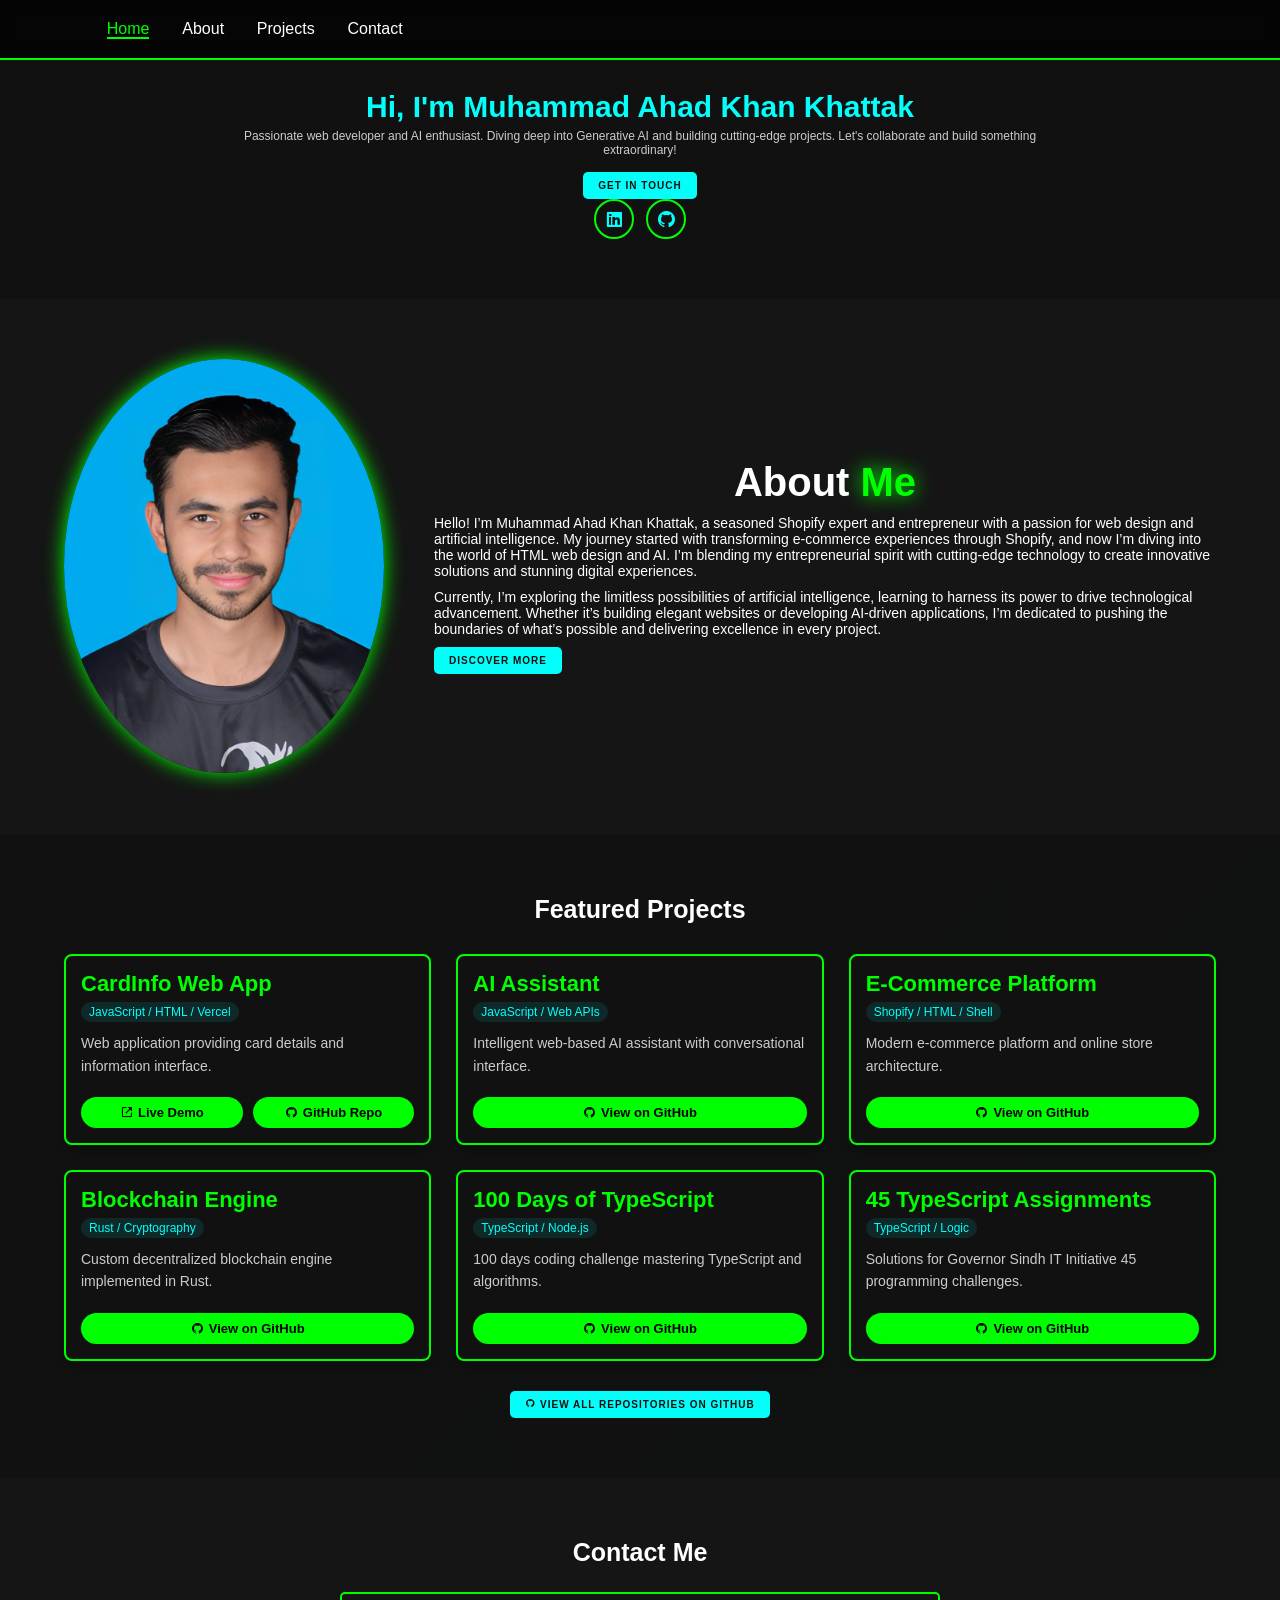
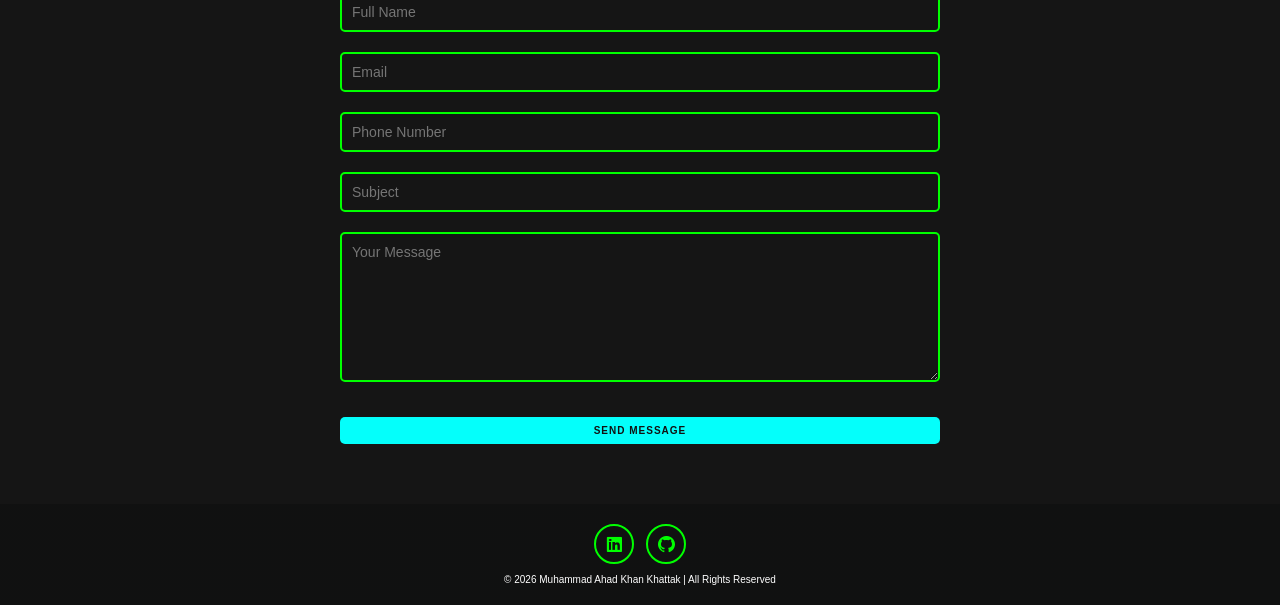
==== index.html @ 6853146e "Update portfolio with real GitHub projects, live links, and profile details" ====
<!DOCTYPE html>
<html lang="en">
<head>
    <meta charset="UTF-8">
    <meta name="viewport" content="width=device-width, initial-scale=1.0">
    <title>MUHAMMHAD AHAD KHAN KHATTAK | Portfolio</title>
    <link rel="stylesheet" href="style.css">
    <link href='https://unpkg.com/boxicons@2.1.4/css/boxicons.min.css' rel='stylesheet'>
    <style>
        /* Add some inline CSS for demonstration */
        .btn {
            background-color: #04fffb; /* Bright color for buttons */
            color: #111;
            padding: 0.8rem 1.5rem;
            border: none;
            border-radius: 5px;
            font-size: 1rem;
            cursor: pointer;
            text-transform: uppercase;
        }

        .btn:hover {
            background-color: #03d8c8;
        }

        .heading {
            font-size: 2.5rem;
            color: #fff;
            text-align: center;
            margin-bottom: 1rem;
        }

        .home-content h1 {
            font-size: 3rem;
            color: #04fffb;
        }

        .home-content p {
            font-size: 1.2rem;
            margin-top: 0.5rem;
            color: #ccc;
        }

        .social-icons a {
            color: #04fffb;
            font-size: 2rem;
            margin: 0 0.5rem;
        }

        .project-box {
            background-color: #111;
            color: #fff;
            padding: 1.5rem;
            border-radius: 8px;
            box-shadow: 0 4px 8px rgba(0, 0, 0, 0.3);
            transition: transform 0.3s ease, box-shadow 0.3s ease;
        }

        .project-box:hover {
            transform: translateY(-10px);
            box-shadow: 0 8px 16px rgba(0, 0, 0, 0.4);
        }

        .contact form {
            display: grid;
            gap: 1rem;
            max-width: 600px;
            margin: auto;
        }

        .contact .input-box input, .contact textarea {
            padding: 1rem;
            border-radius: 5px;
            border: 1px solid #ddd;
        }

        .contact textarea {
            resize: vertical;
            min-height: 150px;
        }
    </style>
</head>
<body>
    <header class="header">
        <!-- <a href="#home" class="logo"><span></span></a> -->
        <i class="bx bx-menu" id="menu-icon"></i>
        <nav class="navbar">
            <a href="#home" class="active">Home</a>
            <a href="#about">About</a>
            <a href="#projects">Projects</a>
            <a href="#contact">Contact</a>
        </nav>
    </header>

    <section class="home" id="home">
        <div class="home-content">
            <h1>Hi, I'm <span>Muhammad Ahad Khan Khattak</span></h1>
            <p>Passionate web developer and AI enthusiast. Diving deep into Generative AI and building cutting-edge projects. Let's collaborate and build something extraordinary!</p>
            <a href="#contact" class="btn">Get In Touch</a>
            <div class="social-icons">
              <a href="https://www.linkedin.com/in/muhammad-ahad-khan-khattak-358361247" target="_blank"><i class='bx bxl-linkedin-square'></i></a>
              <a href="https://github.com/AHADKHATTAK1" target="_blank"><i class='bx bxl-github'></i></a>
              <!-- <P><a href="#contact" class="btn">Get In Touch</a></> -->
            </div>
        <!-- </div>
        <div class="">
            <img src="assets/my pic.jpeg" alt="Muhammad Ahad Khan Khattak">
        </div> -->
    </section>

    <section class="about" id="about">
        <div class="about-img">
            <img src="my pic.jpeg" alt="About Image">
        </div>
        <div class="about-content">
            <h2 class="heading">About <span>Me</span></h2>
            <p>Hello! I’m Muhammad Ahad Khan Khattak, a seasoned Shopify expert and entrepreneur with a passion for web design and artificial intelligence. My journey started with transforming e-commerce experiences through Shopify, and now I’m diving into the world of HTML web design and AI. I’m blending my entrepreneurial spirit with cutting-edge technology to create innovative solutions and stunning digital experiences.</p>
            <p>Currently, I’m exploring the limitless possibilities of artificial intelligence, learning to harness its power to drive technological advancement. Whether it’s building elegant websites or developing AI-driven applications, I’m dedicated to pushing the boundaries of what’s possible and delivering excellence in every project.</p>
             <a href="#" class="btn">Discover More</a>
        </div>
    </section>

    <section class="projects" id="projects">
        <h2 class="heading">Featured <span>Projects</span></h2>
        <div class="projects-container">
            <div class="project-box">
                <div class="project-info">
                    <h4>CardInfo Web App</h4>
                    <span class="project-tech">JavaScript / HTML / Vercel</span>
                    <p>Web application providing card details and information interface.</p>
                </div>
                <div class="project-links">
                    <a href="https://cardinfo-phi.vercel.app" target="_blank" class="btn-visit"><i class='bx bx-link-external'></i> Live Demo</a>
                    <a href="https://github.com/AHADKHATTAK1/cardinfo" target="_blank" class="btn-visit"><i class='bx bxl-github'></i> GitHub Repo</a>
                </div>
            </div>
            <div class="project-box">
                <div class="project-info">
                    <h4>AI Assistant</h4>
                    <span class="project-tech">JavaScript / Web APIs</span>
                    <p>Intelligent web-based AI assistant with conversational interface.</p>
                </div>
                <div class="project-links">
                    <a href="https://github.com/AHADKHATTAK1/ai-assistant" target="_blank" class="btn-visit"><i class='bx bxl-github'></i> View on GitHub</a>
                </div>
            </div>
            <div class="project-box">
                <div class="project-info">
                    <h4>E-Commerce Platform</h4>
                    <span class="project-tech">Shopify / HTML / Shell</span>
                    <p>Modern e-commerce platform and online store architecture.</p>
                </div>
                <div class="project-links">
                    <a href="https://github.com/AHADKHATTAK1/ecom-platform" target="_blank" class="btn-visit"><i class='bx bxl-github'></i> View on GitHub</a>
                </div>
            </div>
            <div class="project-box">
                <div class="project-info">
                    <h4>Blockchain Engine</h4>
                    <span class="project-tech">Rust / Cryptography</span>
                    <p>Custom decentralized blockchain engine implemented in Rust.</p>
                </div>
                <div class="project-links">
                    <a href="https://github.com/AHADKHATTAK1/blockchain" target="_blank" class="btn-visit"><i class='bx bxl-github'></i> View on GitHub</a>
                </div>
            </div>
            <div class="project-box">
                <div class="project-info">
                    <h4>100 Days of TypeScript</h4>
                    <span class="project-tech">TypeScript / Node.js</span>
                    <p>100 days coding challenge mastering TypeScript and algorithms.</p>
                </div>
                <div class="project-links">
                    <a href="https://github.com/AHADKHATTAK1/100-DAYS-typescrpt" target="_blank" class="btn-visit"><i class='bx bxl-github'></i> View on GitHub</a>
                </div>
            </div>
            <div class="project-box">
                <div class="project-info">
                    <h4>45 TypeScript Assignments</h4>
                    <span class="project-tech">TypeScript / Logic</span>
                    <p>Solutions for Governor Sindh IT Initiative 45 programming challenges.</p>
                </div>
                <div class="project-links">
                    <a href="https://github.com/AHADKHATTAK1/45-assignment" target="_blank" class="btn-visit"><i class='bx bxl-github'></i> View on GitHub</a>
                </div>
            </div>
        </div>
        <div style="text-align: center; margin-top: 3rem;">
            <a href="https://github.com/AHADKHATTAK1?tab=repositories" target="_blank" class="btn"><i class='bx bxl-github'></i> View All Repositories on GitHub</a>
        </div>
    </section>

    <section class="contact" id="contact">
        <h2 class="heading">Contact <span>Me</span></h2>
        <form action="https://api.web3forms.com/submit" method="POST">
            <div class="input-box">
                <input type="text" name="name" placeholder="Full Name" required>
                <input type="email" name="email" placeholder="Email" required>
            </div>
            <input type="hidden" name="access_key" value="ec3177b1-3a6c-4d7e-9b32-5d4ea37aeab4">

            <div class="input-box">
                <input type="tel" name="phone" placeholder="Phone Number" required>
                <input type="text" name="subject" placeholder="Subject" required>
            </div>
            <textarea name="message" placeholder="Your Message" required></textarea>
            <input type="submit" value="Send Message" class="btn">
        </form>
    </section>

    <footer class="footer">
        <div class="social">
            <a href="https://www.linkedin.com/in/muhammad-ahad-khan-khattak-358361247" target="_blank"><i class='bx bxl-linkedin-square'></i></a>
            <a href="https://github.com/AHADKHATTAK1" target="_blank"><i class='bx bxl-github'></i></a>
        </div>
        <p>&copy; 2026 Muhammad Ahad Khan Khattak | All Rights Reserved</p>
    </footer>

    <script src="script.js"></script>
</body>
</html>
---- style.css ----
/* Basic Reset */
* {
    margin: 0;
    padding: 0;
    box-sizing: border-box;
    text-decoration: none;
    border: none;
    outline: none;
    scroll-behavior: smooth;
    font-family: "Poppins", sans-serif;
}

/* Root Variables */
:root {
    --bg-color: #1111; /* Dark background */
    --second-bg-color: #151515; /* Slightly lighter dark background */
    --text-color: #ffffff; /* White text */
    --main-color: #00ff00; /* Bright green */
    --accent-color: #00cc00; /* Slightly darker green for accents */
}

/* HTML */
html {
    font-size: 62.5%;
    overflow-x: hidden;
}

/* Body */
body {
    background: linear-gradient(135deg, #111111, #101111);
    color: var(--text-color);
}

/* Header */
.header {
    position: fixed;
    top: 0;
    left: 0;
    width: 100%;
    padding: 2rem 6%;
    background: rgba(0, 0, 0, 0.7);
    backdrop-filter: blur(8px);
    display: flex;
    justify-content: space-between;
    align-items: center;
    z-index: 100;
    border-bottom: 2px solid var(--main-color);
}

.logo {
    font-size: 3rem;
    color: var(--text-color);
    font-weight: 800;
    cursor: pointer;
    transition: 0.3s ease-in-out;
}

.logo:hover {
    transform: scale(1.1);
}

.navbar a {
    font-size: 1.6rem;
    color: white;
    margin-left: 3rem;
    font-weight: 500;
    transition: 0.3s ease-in-out;
    border-bottom: 2px solid transparent;
}

.navbar a:hover,
.navbar a.active {
    color: var(--main-color);
    border-bottom: 2px solid var(--main-color);
}

#menu-icon {
    font-size: 3rem;
    color: var(--main-color);
    display: none;
}

/* Home Section */
.home {
    display: flex;
    justify-content: center;
    align-items: center;
    flex-direction: column;
    text-align: center;
    padding: 6rem 5%;
}

.home-content {
    display: flex;
    flex-direction: column;
    align-items: center;
    margin-top: 2rem;
}

.home-content h1 {
    font-size: 6rem;
    font-weight: 700;
    margin-top: 1rem;
    color: var(--main-color);
}

.home-content p {
    font-size: 1.6rem;
    font-weight: 500;
    max-width: 800px;
    margin: 1.5rem auto;
}

.home-img img {
    width: 20vw;
    border-radius: 50%;
    box-shadow: 0 0 20px var(--main-color);
    cursor: pointer;
    transition: 0.4s ease-in-out;
}

.home-img img:hover {
    box-shadow: 0 0 40px var(--main-color);
}

.social-icons a {
    display: inline-flex;
    justify-content: center;
    align-items: center;
    width: 4rem;
    height: 4rem;
    background: transparent;
    border: 0.2rem solid var(--main-color);
    font-size: 2rem;
    border-radius: 50%;
    color: var(--main-color);
    margin: 1rem;
    transition: 0.3s ease-in-out;
}

.social-icons a:hover {
    color: var(--text-color);
    background-color: var(--main-color);
    box-shadow: 0 0 20px var(--main-color);
    transform: scale(1.2);
}

.btn {
    display: inline-block;
    padding: 1rem 2.5rem;
    background: var(--main-color);
    border-radius: 3rem;
    font-size: 1.4rem;
    color: var(--text-color);
    border: 2px solid transparent;
    letter-spacing: 0.1rem;
    font-weight: 600;
    transition: 0.3s ease-in-out;
    cursor: pointer;
}

.btn:hover {
    transform: scale(1.05);
    box-shadow: 0 0 20px var(--main-color);
}

/* About Section */
.about {
    display: flex;
    justify-content: center;
    align-items: center;
    gap: 5rem;
    background: var(--second-bg-color);
    color: white;
    padding: 6rem 5%;
}

.about h2 span {
    color: var(--main-color);
    text-shadow: 0 0 20px var(--main-color);
}

.about-img img {
    width: 25vw;
    border-radius: 50%;
    box-shadow: 0 0 20px var(--main-color);
    transition: 0.4s ease-in-out;
}

.about-img img:hover {
    box-shadow: 0 0 40px var(--main-color);
}

.about-content h2 {
    font-size: 4rem;
}

.about-content p {
    font-size: 1.4rem;
    margin: 1rem 0;
}

.text-animation span::before {
    content: "Web Developer";
    color: var(--main-color);
    animation: words 20s infinite;
}

.text-animation span::after {
    content: " ";
    background-color: var(--second-bg-color);
    position: absolute;
    width: calc(100% + 8px);
    height: 100%;
    border-left: 3px solid var(--second-bg-color);
    right: -8px;
    animation: cursor 0.6s infinite, typing 20s steps(14) infinite;
}

/* Projects Section */
.projects {
    background: var(--bg-color);
    color: white;
    padding: 6rem 5%;
}

.projects h2 {
    color: var(--text-color);
    margin-bottom: 3rem;
}

.projects-container {
    display: grid;
    grid-template-columns: repeat(auto-fit, minmax(300px, 1fr));
    gap: 2.5rem;
}

.project-box {
    background-color: var(--second-bg-color);
    color: var(--text-color);
    border: 2px solid var(--main-color);
    border-radius: 1.5rem;
    transition: 0.3s ease-in-out;
    padding: 2.5rem;
    display: flex;
    flex-direction: column;
    justify-content: space-between;
}

.project-box:hover {
    transform: translateY(-8px);
    box-shadow: 0 0 25px var(--main-color);
    border-color: #04fffb;
}

.project-info h4 {
    font-size: 2.2rem;
    color: var(--main-color);
    margin-bottom: 0.5rem;
}

.project-tech {
    display: inline-block;
    font-size: 1.2rem;
    color: #04fffb;
    background: rgba(4, 255, 251, 0.1);
    padding: 0.3rem 0.8rem;
    border-radius: 1rem;
    margin-bottom: 1rem;
    font-weight: 500;
}

.project-info p {
    font-size: 1.4rem;
    color: #ccc;
    line-height: 1.6;
    margin-bottom: 2rem;
}

.project-links {
    display: flex;
    gap: 1rem;
    flex-wrap: wrap;
}

.btn-visit {
    flex: 1;
    display: inline-flex;
    justify-content: center;
    align-items: center;
    gap: 0.5rem;
    padding: 0.8rem 1.5rem;
    font-size: 1.3rem;
    border-radius: 2rem;
    background-color: var(--main-color);
    color: #000;
    font-weight: 600;
    cursor: pointer;
    transition: 0.3s ease-in-out;
    text-align: center;
}

.btn-visit:hover {
    background-color: #04fffb;
    color: #000;
    box-shadow: 0 0 15px #04fffb;
}

/* Contact Section */
.contact {
    background-color: var(--second-bg-color);
    padding: 6rem 5%;
}

.contact h2 {
    color: var(--text-color);
    margin-bottom: 2rem;
}

.contact form {
    max-width: 600px;
    margin: auto;
    text-align: center;
}

.contact form .input-box {
    display: flex;
    flex-direction: column;
    gap: 1rem;
}

.contact form .input-box input,
.contact form textarea {
    width: 100%;
    padding: 1rem;
    font-size: 1.4rem;
    color: var(--text-color);
    background: var(--bg-color);
    border-radius: 0.5rem;
    border: 2px solid var(--main-color);
    margin: 0.5rem 0;
}

.contact form .btn {
    margin-top: 2rem;
}

/* Footer */
.footer {
    width: 100%;
    padding: 2rem;
    background-color: var(--bg-color);
    text-align: center;
}

.footer .social {
    padding-bottom: 1rem;
    color: var(--main-color);
}

.footer .social a {
    font-size: 2rem;
    color: var(--main-color);
    border: 2px solid var(--main-color);
    width: 40px;
    height: 40px;
    line-height: 40px;
    display: inline-block;
    text-align: center;
    border-radius: 50%;
    margin: 0 0.5rem;
    transition: 0.3s ease-in-out;
}

.footer .social a:hover {
    transform: scale(1.2);
    background-color: var(--main-color);
    color: var(--text-color);
    box-shadow: 0 0 20px var(--main-color);
}

.footer ul {
    margin-top: 1rem;
    padding: 0;
    font-size: 1.4rem;
}

.footer ul li {
    display: inline-block;
    margin: 0 1rem;
}

.footer ul li a {
    color: var(--text-color);
    border-bottom: 2px
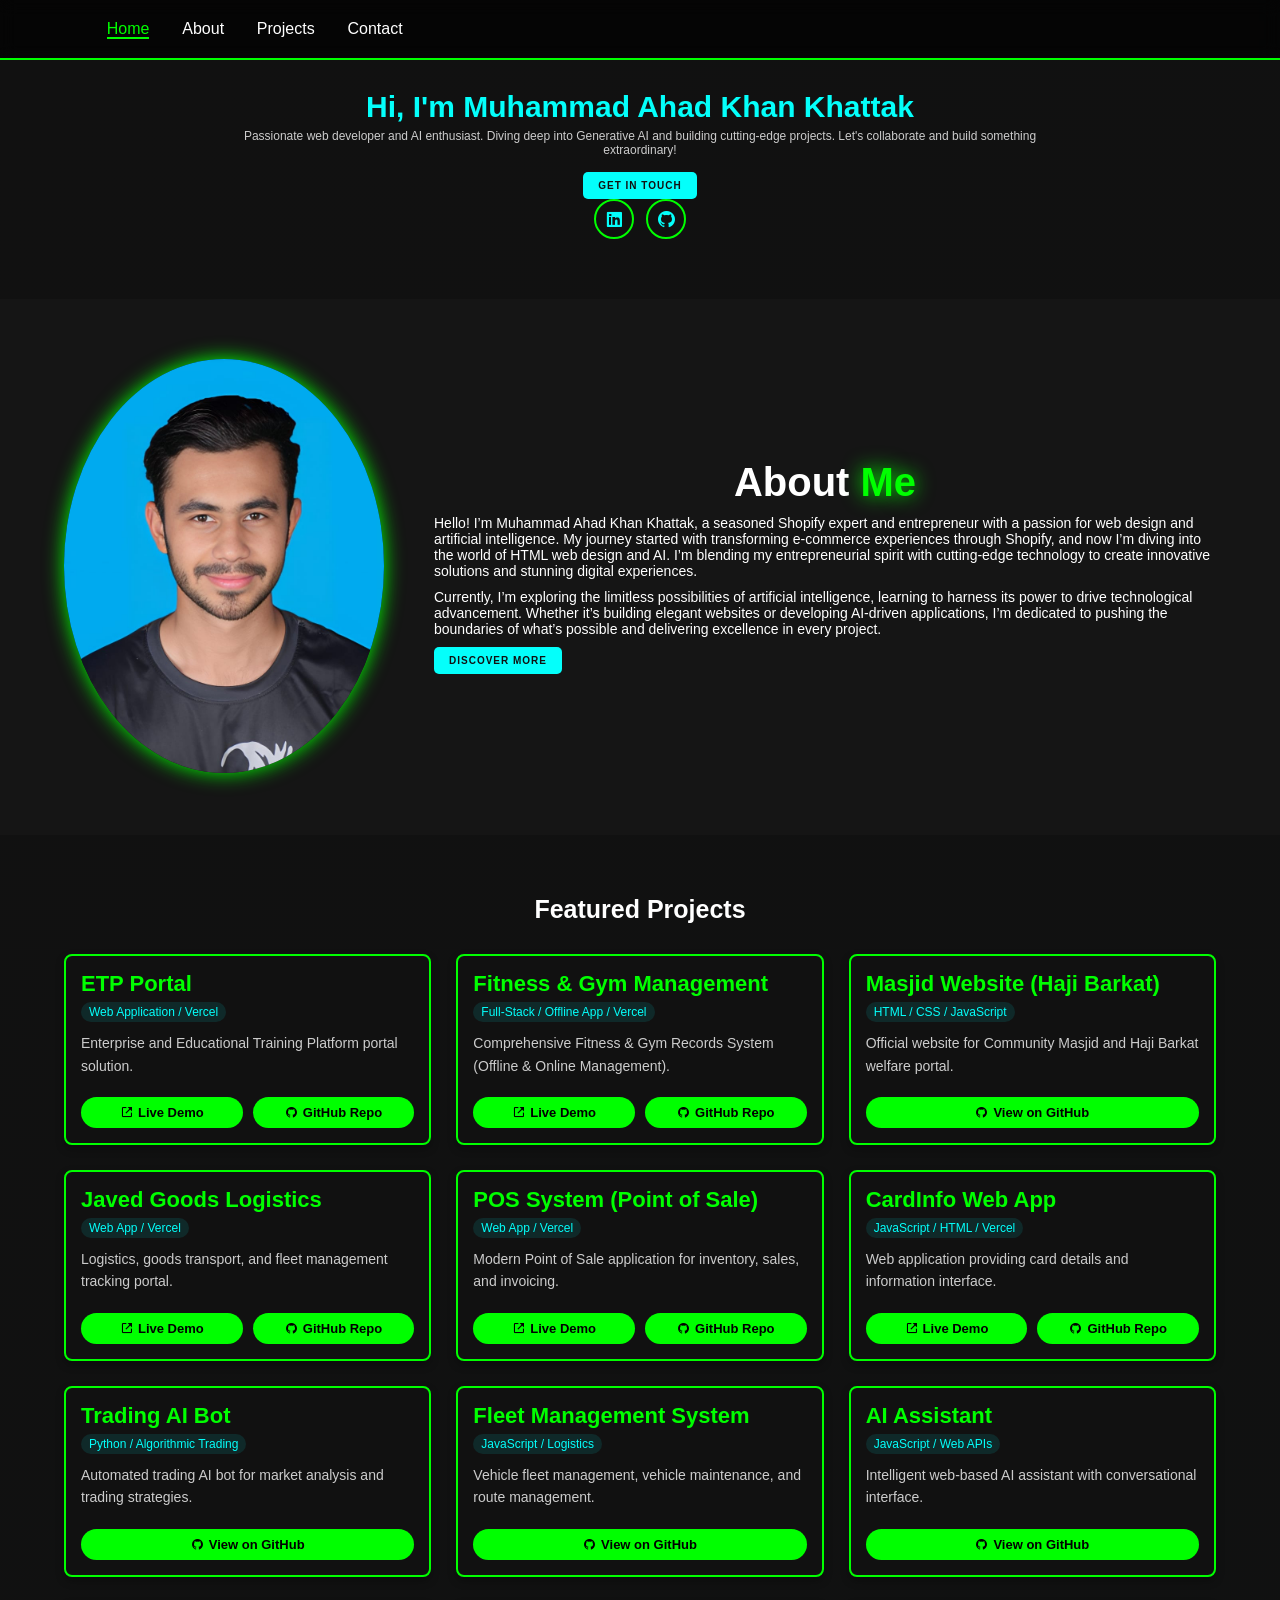
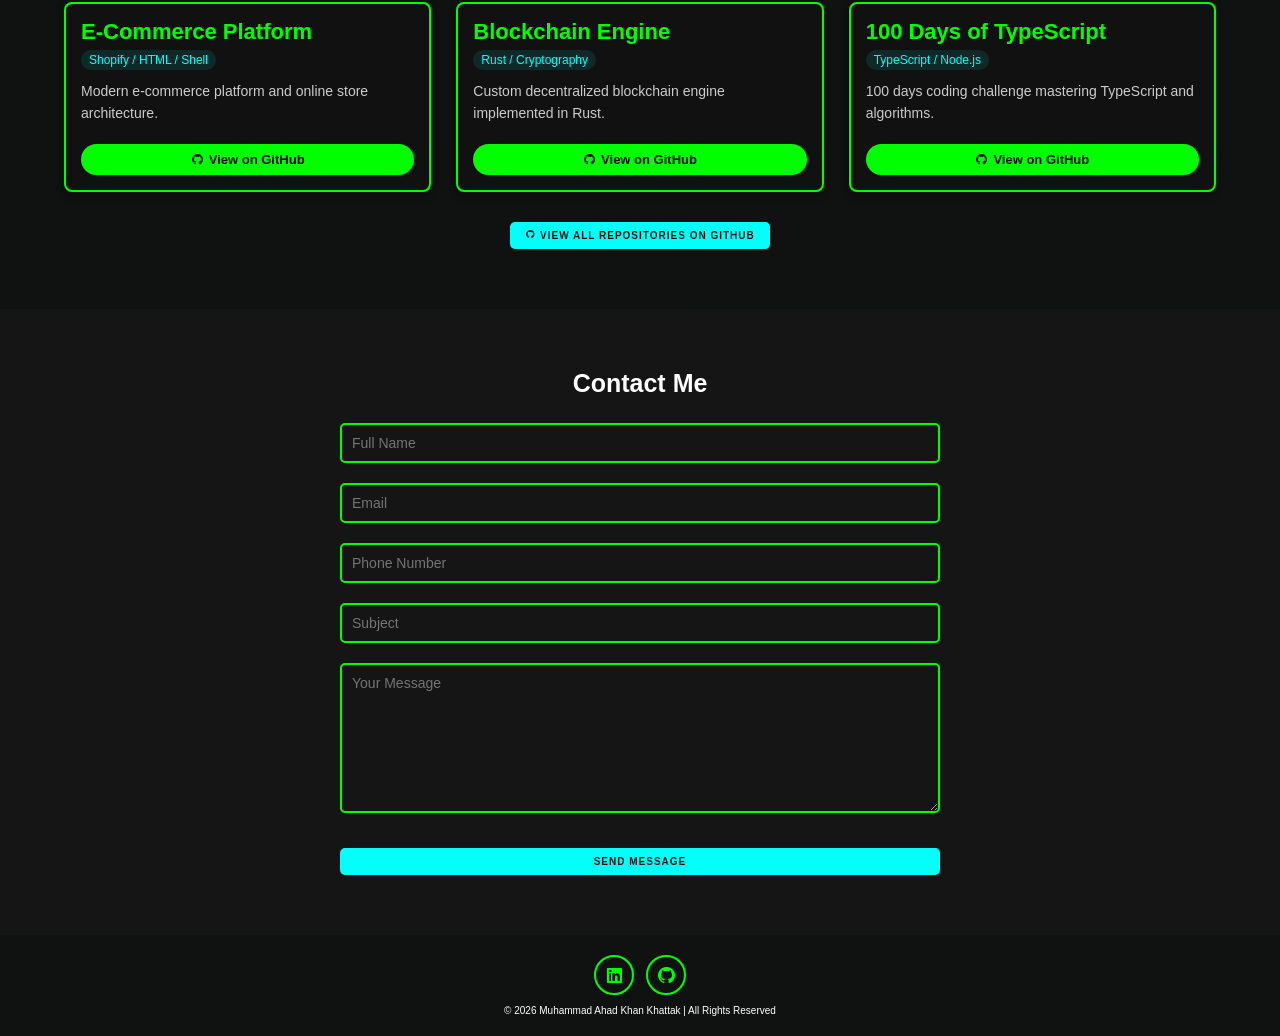
==== commit bcd81147: "Add ETP, Fitness Management, Masjid Haji Barkat, Javed Goods, POS and all major GitHub projects" ====
--- a/index.html
+++ b/index.html
@@ -125,6 +125,60 @@
         <div class="projects-container">
             <div class="project-box">
                 <div class="project-info">
+                    <h4>ETP Portal</h4>
+                    <span class="project-tech">Web Application / Vercel</span>
+                    <p>Enterprise and Educational Training Platform portal solution.</p>
+                </div>
+                <div class="project-links">
+                    <a href="https://etp-xi.vercel.app" target="_blank" class="btn-visit"><i class='bx bx-link-external'></i> Live Demo</a>
+                    <a href="https://github.com/AHADKHATTAK1/etp" target="_blank" class="btn-visit"><i class='bx bxl-github'></i> GitHub Repo</a>
+                </div>
+            </div>
+            <div class="project-box">
+                <div class="project-info">
+                    <h4>Fitness & Gym Management</h4>
+                    <span class="project-tech">Full-Stack / Offline App / Vercel</span>
+                    <p>Comprehensive Fitness & Gym Records System (Offline & Online Management).</p>
+                </div>
+                <div class="project-links">
+                    <a href="https://gym-offline.vercel.app" target="_blank" class="btn-visit"><i class='bx bx-link-external'></i> Live Demo</a>
+                    <a href="https://github.com/AHADKHATTAK1/gym-offline" target="_blank" class="btn-visit"><i class='bx bxl-github'></i> GitHub Repo</a>
+                </div>
+            </div>
+            <div class="project-box">
+                <div class="project-info">
+                    <h4>Masjid Website (Haji Barkat)</h4>
+                    <span class="project-tech">HTML / CSS / JavaScript</span>
+                    <p>Official website for Community Masjid and Haji Barkat welfare portal.</p>
+                </div>
+                <div class="project-links">
+                    <a href="https://github.com/AHADKHATTAK1/masjid-website" target="_blank" class="btn-visit"><i class='bx bxl-github'></i> View on GitHub</a>
+                </div>
+            </div>
+            <div class="project-box">
+                <div class="project-info">
+                    <h4>Javed Goods Logistics</h4>
+                    <span class="project-tech">Web App / Vercel</span>
+                    <p>Logistics, goods transport, and fleet management tracking portal.</p>
+                </div>
+                <div class="project-links">
+                    <a href="https://javed-goods.vercel.app" target="_blank" class="btn-visit"><i class='bx bx-link-external'></i> Live Demo</a>
+                    <a href="https://github.com/AHADKHATTAK1/javed-goods" target="_blank" class="btn-visit"><i class='bx bxl-github'></i> GitHub Repo</a>
+                </div>
+            </div>
+            <div class="project-box">
+                <div class="project-info">
+                    <h4>POS System (Point of Sale)</h4>
+                    <span class="project-tech">Web App / Vercel</span>
+                    <p>Modern Point of Sale application for inventory, sales, and invoicing.</p>
+                </div>
+                <div class="project-links">
+                    <a href="https://pos2-mu.vercel.app" target="_blank" class="btn-visit"><i class='bx bx-link-external'></i> Live Demo</a>
+                    <a href="https://github.com/AHADKHATTAK1/pos2" target="_blank" class="btn-visit"><i class='bx bxl-github'></i> GitHub Repo</a>
+                </div>
+            </div>
+            <div class="project-box">
+                <div class="project-info">
                     <h4>CardInfo Web App</h4>
                     <span class="project-tech">JavaScript / HTML / Vercel</span>
                     <p>Web application providing card details and information interface.</p>
@@ -136,6 +190,26 @@
             </div>
             <div class="project-box">
                 <div class="project-info">
+                    <h4>Trading AI Bot</h4>
+                    <span class="project-tech">Python / Algorithmic Trading</span>
+                    <p>Automated trading AI bot for market analysis and trading strategies.</p>
+                </div>
+                <div class="project-links">
+                    <a href="https://github.com/AHADKHATTAK1/trading-ai-bot" target="_blank" class="btn-visit"><i class='bx bxl-github'></i> View on GitHub</a>
+                </div>
+            </div>
+            <div class="project-box">
+                <div class="project-info">
+                    <h4>Fleet Management System</h4>
+                    <span class="project-tech">JavaScript / Logistics</span>
+                    <p>Vehicle fleet management, vehicle maintenance, and route management.</p>
+                </div>
+                <div class="project-links">
+                    <a href="https://github.com/AHADKHATTAK1/fleet-management" target="_blank" class="btn-visit"><i class='bx bxl-github'></i> View on GitHub</a>
+                </div>
+            </div>
+            <div class="project-box">
+                <div class="project-info">
                     <h4>AI Assistant</h4>
                     <span class="project-tech">JavaScript / Web APIs</span>
                     <p>Intelligent web-based AI assistant with conversational interface.</p>
@@ -172,16 +246,6 @@
                 </div>
                 <div class="project-links">
                     <a href="https://github.com/AHADKHATTAK1/100-DAYS-typescrpt" target="_blank" class="btn-visit"><i class='bx bxl-github'></i> View on GitHub</a>
-                </div>
-            </div>
-            <div class="project-box">
-                <div class="project-info">
-                    <h4>45 TypeScript Assignments</h4>
-                    <span class="project-tech">TypeScript / Logic</span>
-                    <p>Solutions for Governor Sindh IT Initiative 45 programming challenges.</p>
-                </div>
-                <div class="project-links">
-                    <a href="https://github.com/AHADKHATTAK1/45-assignment" target="_blank" class="btn-visit"><i class='bx bxl-github'></i> View on GitHub</a>
                 </div>
             </div>
         </div>
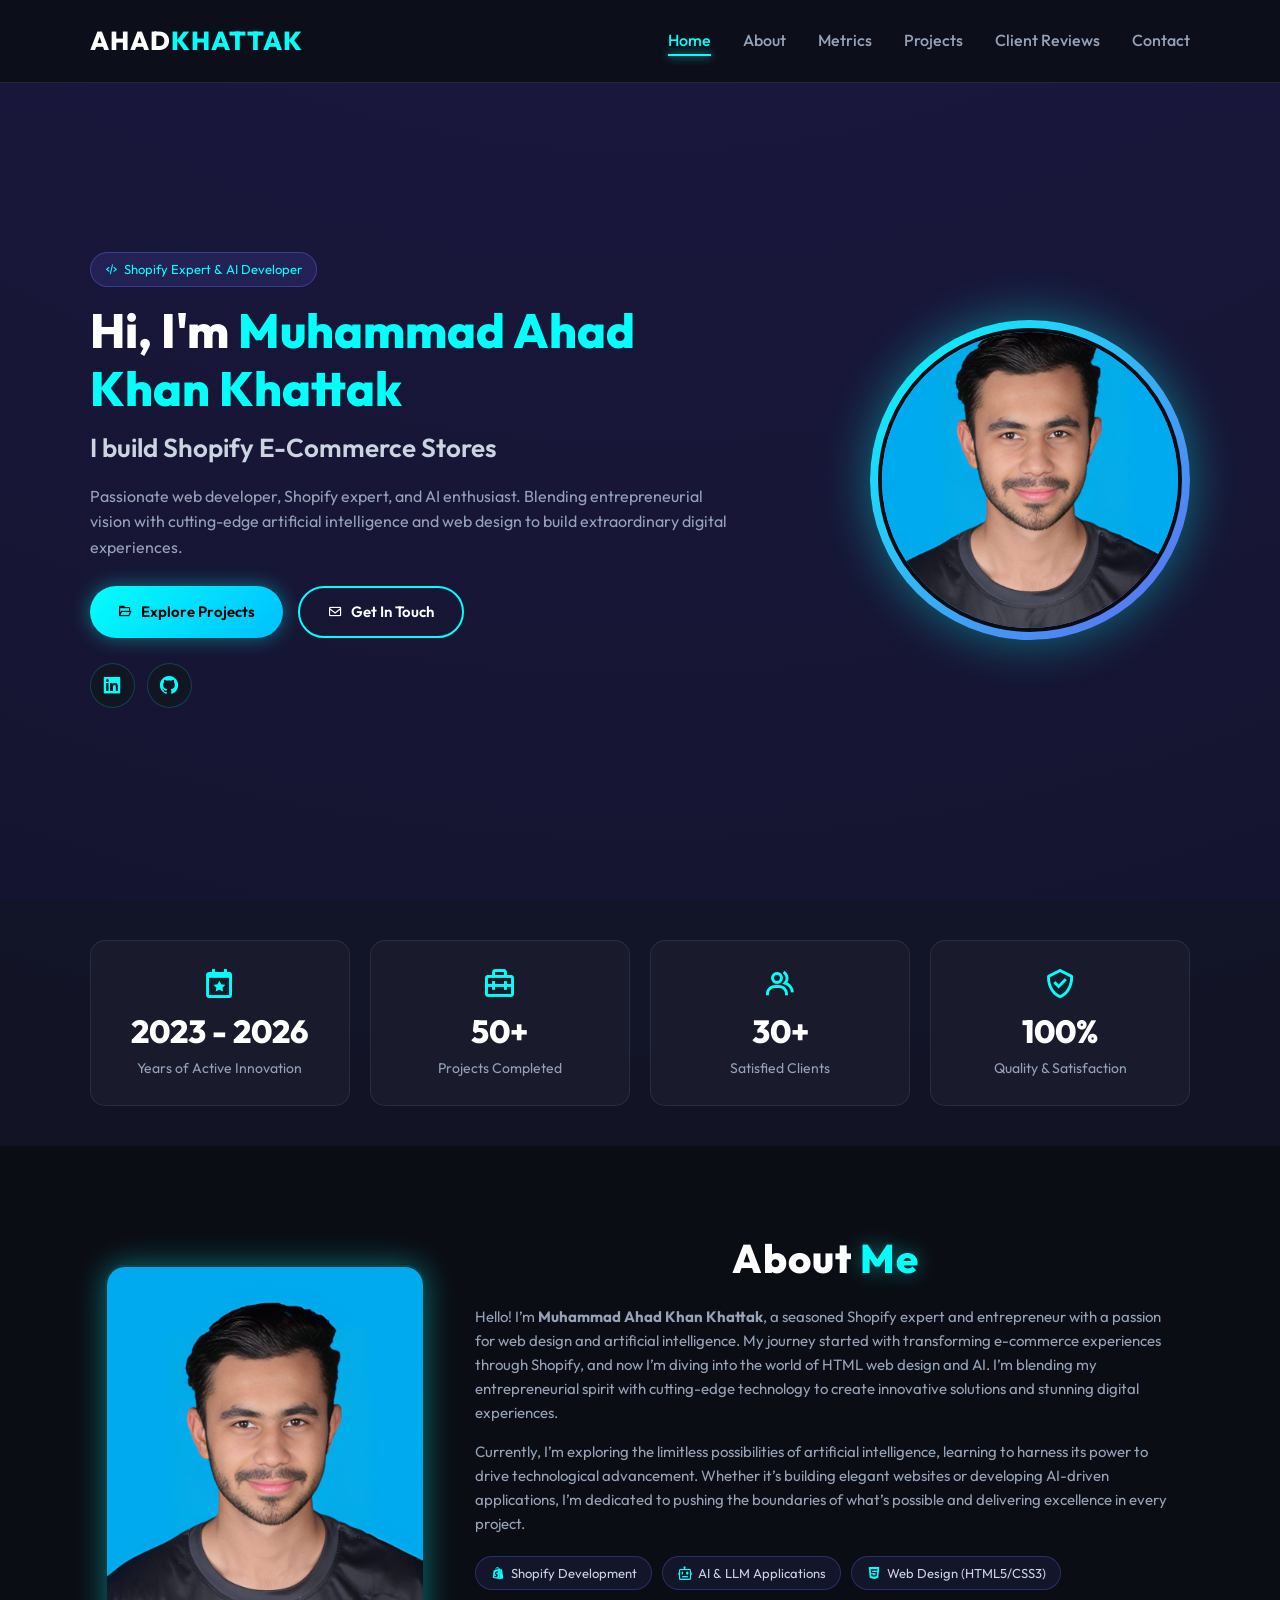
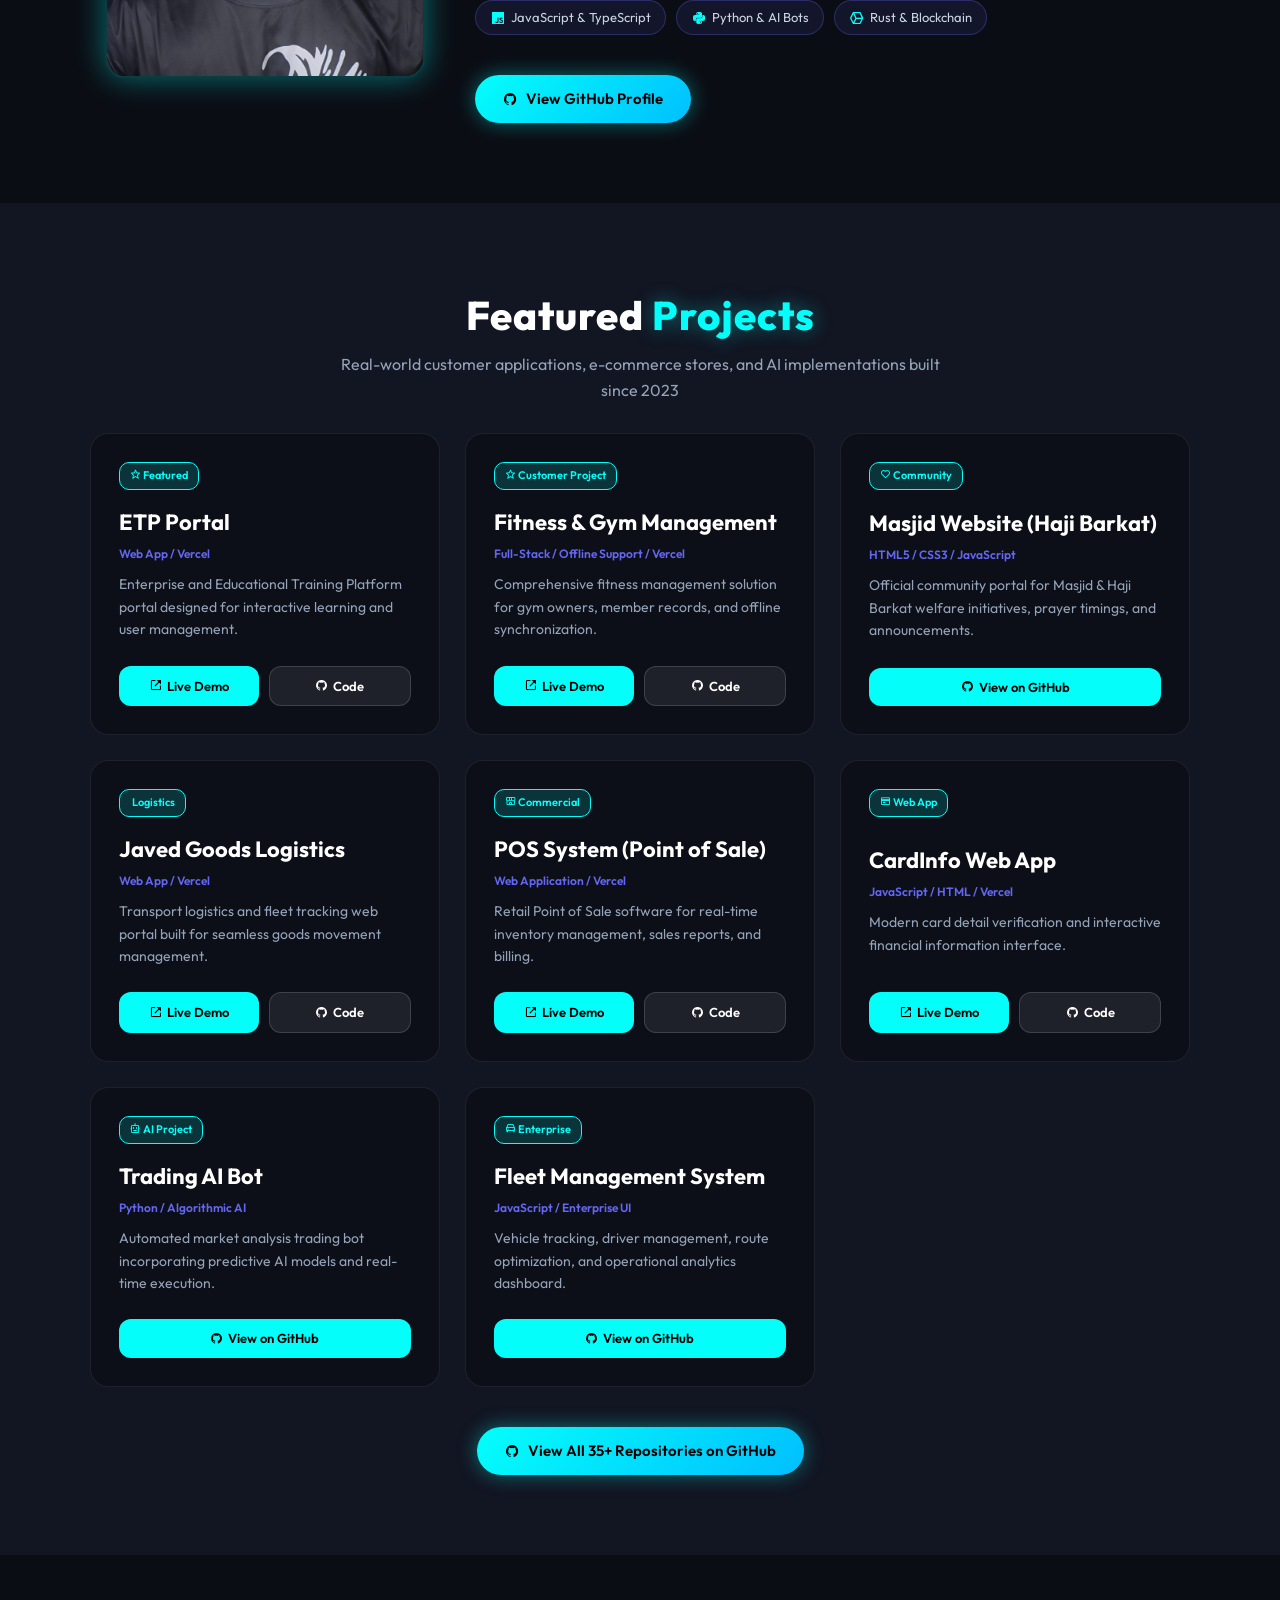
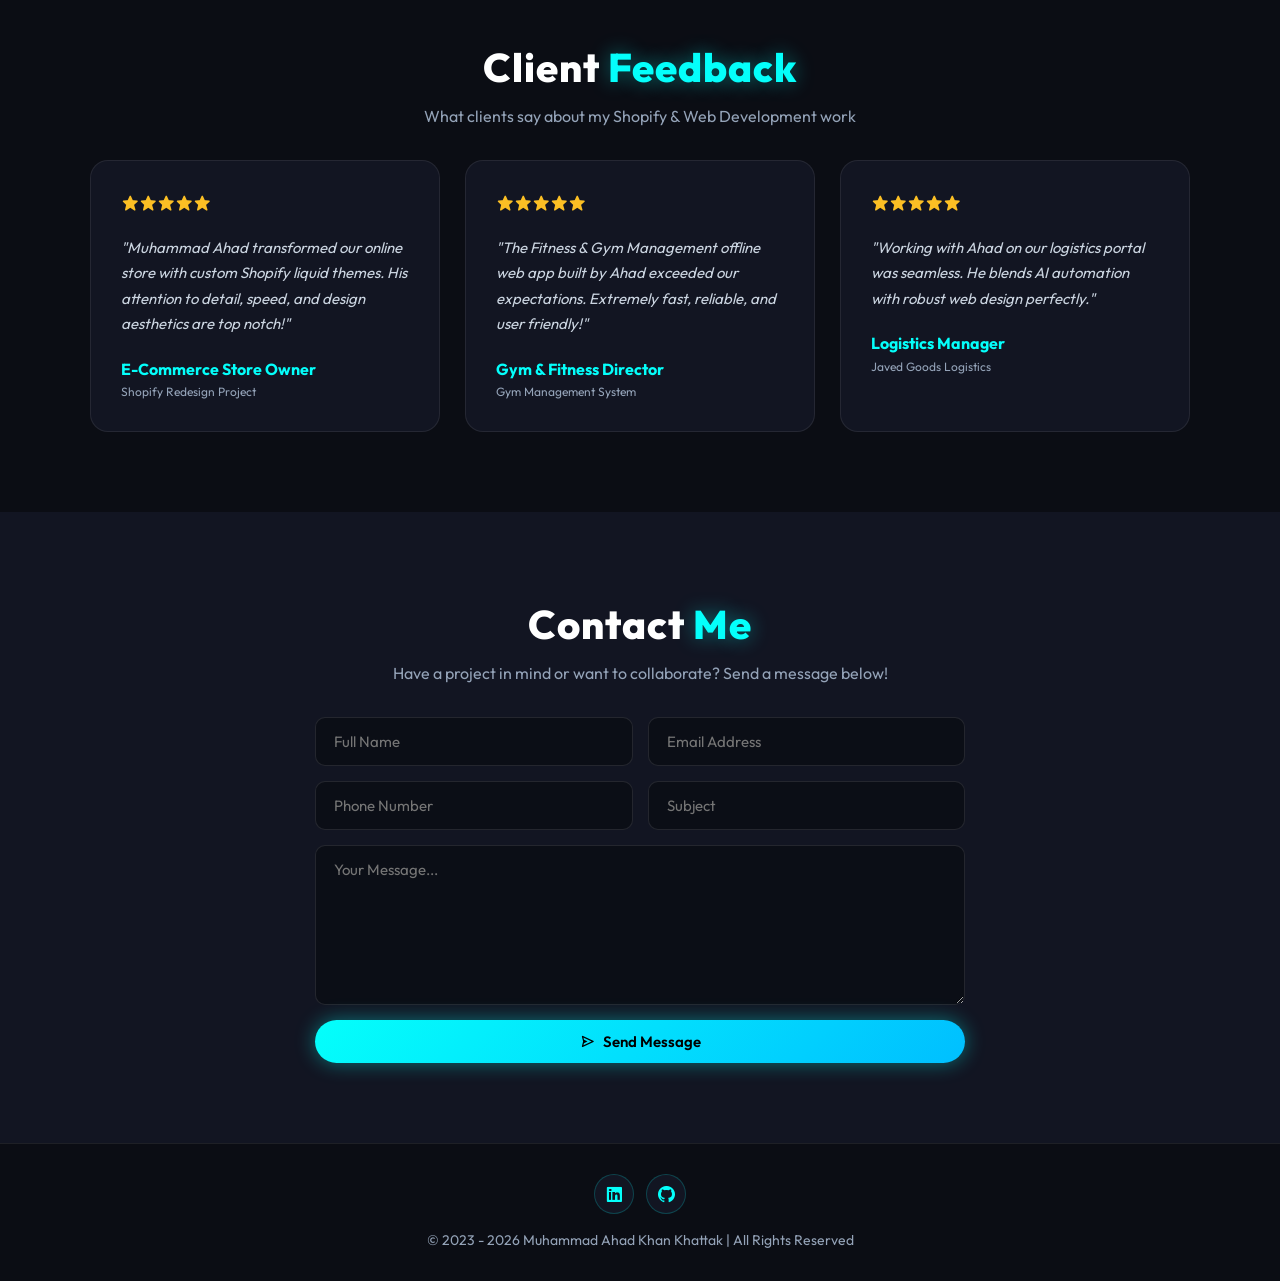
==== commit 4ac19d86: "Revamp portfolio design, add stats, client reviews, 2023-2026 copyright, and dynamic typing effect" ====
--- a/index.html
+++ b/index.html
@@ -3,263 +3,275 @@
 <head>
     <meta charset="UTF-8">
     <meta name="viewport" content="width=device-width, initial-scale=1.0">
-    <title>MUHAMMHAD AHAD KHAN KHATTAK | Portfolio</title>
+    <meta name="description" content="Muhammad Ahad Khan Khattak - Shopify Expert, Web Developer & AI Enthusiast Portfolio">
+    <title>MUHAMMAD AHAD KHAN KHATTAK | Portfolio & AI Solutions</title>
+    <!-- Google Fonts -->
+    <link rel="preconnect" href="https://fonts.googleapis.com">
+    <link rel="preconnect" href="https://fonts.gstatic.com" crossorigin>
+    <link href="https://fonts.googleapis.com/css2?family=Outfit:wght@300;400;600;700;800&family=Poppins:wght@300;400;500;600;700&display=swap" rel="stylesheet">
+    <!-- Boxicons CDN -->
+    <link href='https://unpkg.com/boxicons@2.1.4/css/boxicons.min.css' rel='stylesheet'>
     <link rel="stylesheet" href="style.css">
-    <link href='https://unpkg.com/boxicons@2.1.4/css/boxicons.min.css' rel='stylesheet'>
-    <style>
-        /* Add some inline CSS for demonstration */
-        .btn {
-            background-color: #04fffb; /* Bright color for buttons */
-            color: #111;
-            padding: 0.8rem 1.5rem;
-            border: none;
-            border-radius: 5px;
-            font-size: 1rem;
-            cursor: pointer;
-            text-transform: uppercase;
-        }
-
-        .btn:hover {
-            background-color: #03d8c8;
-        }
-
-        .heading {
-            font-size: 2.5rem;
-            color: #fff;
-            text-align: center;
-            margin-bottom: 1rem;
-        }
-
-        .home-content h1 {
-            font-size: 3rem;
-            color: #04fffb;
-        }
-
-        .home-content p {
-            font-size: 1.2rem;
-            margin-top: 0.5rem;
-            color: #ccc;
-        }
-
-        .social-icons a {
-            color: #04fffb;
-            font-size: 2rem;
-            margin: 0 0.5rem;
-        }
-
-        .project-box {
-            background-color: #111;
-            color: #fff;
-            padding: 1.5rem;
-            border-radius: 8px;
-            box-shadow: 0 4px 8px rgba(0, 0, 0, 0.3);
-            transition: transform 0.3s ease, box-shadow 0.3s ease;
-        }
-
-        .project-box:hover {
-            transform: translateY(-10px);
-            box-shadow: 0 8px 16px rgba(0, 0, 0, 0.4);
-        }
-
-        .contact form {
-            display: grid;
-            gap: 1rem;
-            max-width: 600px;
-            margin: auto;
-        }
-
-        .contact .input-box input, .contact textarea {
-            padding: 1rem;
-            border-radius: 5px;
-            border: 1px solid #ddd;
-        }
-
-        .contact textarea {
-            resize: vertical;
-            min-height: 150px;
-        }
-    </style>
 </head>
 <body>
+    <!-- Header / Navbar -->
     <header class="header">
-        <!-- <a href="#home" class="logo"><span></span></a> -->
+        <a href="#home" class="logo">AHAD<span>KHATTAK</span></a>
         <i class="bx bx-menu" id="menu-icon"></i>
         <nav class="navbar">
             <a href="#home" class="active">Home</a>
             <a href="#about">About</a>
+            <a href="#stats">Metrics</a>
             <a href="#projects">Projects</a>
+            <a href="#testimonials">Client Reviews</a>
             <a href="#contact">Contact</a>
         </nav>
     </header>
 
+    <!-- Home / Hero Section -->
     <section class="home" id="home">
         <div class="home-content">
+            <div class="hero-badge"><i class='bx bx-code-alt'></i> Shopify Expert & AI Developer</div>
             <h1>Hi, I'm <span>Muhammad Ahad Khan Khattak</span></h1>
-            <p>Passionate web developer and AI enthusiast. Diving deep into Generative AI and building cutting-edge projects. Let's collaborate and build something extraordinary!</p>
-            <a href="#contact" class="btn">Get In Touch</a>
+            <h3 class="text-animation">I build <span></span></h3>
+            <p>Passionate web developer, Shopify expert, and AI enthusiast. Blending entrepreneurial vision with cutting-edge artificial intelligence and web design to build extraordinary digital experiences.</p>
+            <div class="hero-btns">
+                <a href="#projects" class="btn btn-primary"><i class='bx bx-folder-open'></i> Explore Projects</a>
+                <a href="#contact" class="btn btn-secondary"><i class='bx bx-envelope'></i> Get In Touch</a>
+            </div>
             <div class="social-icons">
-              <a href="https://www.linkedin.com/in/muhammad-ahad-khan-khattak-358361247" target="_blank"><i class='bx bxl-linkedin-square'></i></a>
-              <a href="https://github.com/AHADKHATTAK1" target="_blank"><i class='bx bxl-github'></i></a>
-              <!-- <P><a href="#contact" class="btn">Get In Touch</a></> -->
-            </div>
-        <!-- </div>
-        <div class="">
-            <img src="assets/my pic.jpeg" alt="Muhammad Ahad Khan Khattak">
-        </div> -->
-    </section>
-
+                <a href="https://www.linkedin.com/in/muhammad-ahad-khan-khattak-358361247" target="_blank" title="LinkedIn"><i class='bx bxl-linkedin-square'></i></a>
+                <a href="https://github.com/AHADKHATTAK1" target="_blank" title="GitHub"><i class='bx bxl-github'></i></a>
+            </div>
+        </div>
+        <div class="home-img">
+            <div class="img-glowing-wrapper">
+                <img src="my pic.jpeg" alt="Muhammad Ahad Khan Khattak">
+            </div>
+        </div>
+    </section>
+
+    <!-- Quick Stats / Metrics Section -->
+    <section class="stats" id="stats">
+        <div class="stats-container">
+            <div class="stat-box">
+                <i class='bx bx-calendar-star'></i>
+                <h3 class="counter">2023 - 2026</h3>
+                <p>Years of Active Innovation</p>
+            </div>
+            <div class="stat-box">
+                <i class='bx bx-briefcase-alt-2'></i>
+                <h3 class="counter">50+</h3>
+                <p>Projects Completed</p>
+            </div>
+            <div class="stat-box">
+                <i class='bx bx-group'></i>
+                <h3 class="counter">30+</h3>
+                <p>Satisfied Clients</p>
+            </div>
+            <div class="stat-box">
+                <i class='bx bx-check-shield'></i>
+                <h3 class="counter">100%</h3>
+                <p>Quality & Satisfaction</p>
+            </div>
+        </div>
+    </section>
+
+    <!-- About Me Section -->
     <section class="about" id="about">
         <div class="about-img">
-            <img src="my pic.jpeg" alt="About Image">
+            <img src="my pic.jpeg" alt="Muhammad Ahad Khan Khattak">
         </div>
         <div class="about-content">
             <h2 class="heading">About <span>Me</span></h2>
-            <p>Hello! I’m Muhammad Ahad Khan Khattak, a seasoned Shopify expert and entrepreneur with a passion for web design and artificial intelligence. My journey started with transforming e-commerce experiences through Shopify, and now I’m diving into the world of HTML web design and AI. I’m blending my entrepreneurial spirit with cutting-edge technology to create innovative solutions and stunning digital experiences.</p>
+            <p class="about-intro">Hello! I’m <strong>Muhammad Ahad Khan Khattak</strong>, a seasoned Shopify expert and entrepreneur with a passion for web design and artificial intelligence. My journey started with transforming e-commerce experiences through Shopify, and now I’m diving into the world of HTML web design and AI. I’m blending my entrepreneurial spirit with cutting-edge technology to create innovative solutions and stunning digital experiences.</p>
             <p>Currently, I’m exploring the limitless possibilities of artificial intelligence, learning to harness its power to drive technological advancement. Whether it’s building elegant websites or developing AI-driven applications, I’m dedicated to pushing the boundaries of what’s possible and delivering excellence in every project.</p>
-             <a href="#" class="btn">Discover More</a>
-        </div>
-    </section>
-
+            
+            <!-- Skill Badges -->
+            <div class="skills-grid">
+                <span class="skill-tag"><i class='bx bxl-shopify'></i> Shopify Development</span>
+                <span class="skill-tag"><i class='bx bx-bot'></i> AI & LLM Applications</span>
+                <span class="skill-tag"><i class='bx bxl-html5'></i> Web Design (HTML5/CSS3)</span>
+                <span class="skill-tag"><i class='bx bxl-javascript'></i> JavaScript & TypeScript</span>
+                <span class="skill-tag"><i class='bx bxl-python'></i> Python & AI Bots</span>
+                <span class="skill-tag"><i class='bx bx-cube-alt'></i> Rust & Blockchain</span>
+            </div>
+
+            <a href="https://github.com/AHADKHATTAK1" target="_blank" class="btn btn-primary margin-top"><i class='bx bxl-github'></i> View GitHub Profile</a>
+        </div>
+    </section>
+
+    <!-- Projects Section -->
     <section class="projects" id="projects">
         <h2 class="heading">Featured <span>Projects</span></h2>
+        <p class="section-subtitle">Real-world customer applications, e-commerce stores, and AI implementations built since 2023</p>
+        
         <div class="projects-container">
-            <div class="project-box">
+            <!-- ETP Portal -->
+            <div class="project-box">
+                <div class="project-badge"><i class='bx bx-star'></i> Featured</div>
                 <div class="project-info">
                     <h4>ETP Portal</h4>
-                    <span class="project-tech">Web Application / Vercel</span>
-                    <p>Enterprise and Educational Training Platform portal solution.</p>
+                    <span class="project-tech">Web App / Vercel</span>
+                    <p>Enterprise and Educational Training Platform portal designed for interactive learning and user management.</p>
                 </div>
                 <div class="project-links">
                     <a href="https://etp-xi.vercel.app" target="_blank" class="btn-visit"><i class='bx bx-link-external'></i> Live Demo</a>
-                    <a href="https://github.com/AHADKHATTAK1/etp" target="_blank" class="btn-visit"><i class='bx bxl-github'></i> GitHub Repo</a>
-                </div>
-            </div>
-            <div class="project-box">
+                    <a href="https://github.com/AHADKHATTAK1/etp" target="_blank" class="btn-visit secondary"><i class='bx bxl-github'></i> Code</a>
+                </div>
+            </div>
+
+            <!-- Fitness & Gym Management -->
+            <div class="project-box">
+                <div class="project-badge"><i class='bx bx-star'></i> Customer Project</div>
                 <div class="project-info">
                     <h4>Fitness & Gym Management</h4>
-                    <span class="project-tech">Full-Stack / Offline App / Vercel</span>
-                    <p>Comprehensive Fitness & Gym Records System (Offline & Online Management).</p>
+                    <span class="project-tech">Full-Stack / Offline Support / Vercel</span>
+                    <p>Comprehensive fitness management solution for gym owners, member records, and offline synchronization.</p>
                 </div>
                 <div class="project-links">
                     <a href="https://gym-offline.vercel.app" target="_blank" class="btn-visit"><i class='bx bx-link-external'></i> Live Demo</a>
-                    <a href="https://github.com/AHADKHATTAK1/gym-offline" target="_blank" class="btn-visit"><i class='bx bxl-github'></i> GitHub Repo</a>
-                </div>
-            </div>
-            <div class="project-box">
+                    <a href="https://github.com/AHADKHATTAK1/gym-offline" target="_blank" class="btn-visit secondary"><i class='bx bxl-github'></i> Code</a>
+                </div>
+            </div>
+
+            <!-- Masjid Website (Haji Barkat) -->
+            <div class="project-box">
+                <div class="project-badge"><i class='bx bx-heart'></i> Community</div>
                 <div class="project-info">
                     <h4>Masjid Website (Haji Barkat)</h4>
-                    <span class="project-tech">HTML / CSS / JavaScript</span>
-                    <p>Official website for Community Masjid and Haji Barkat welfare portal.</p>
+                    <span class="project-tech">HTML5 / CSS3 / JavaScript</span>
+                    <p>Official community portal for Masjid & Haji Barkat welfare initiatives, prayer timings, and announcements.</p>
                 </div>
                 <div class="project-links">
                     <a href="https://github.com/AHADKHATTAK1/masjid-website" target="_blank" class="btn-visit"><i class='bx bxl-github'></i> View on GitHub</a>
                 </div>
             </div>
-            <div class="project-box">
+
+            <!-- Javed Goods Logistics -->
+            <div class="project-box">
+                <div class="project-badge"><i class='bx bx-truck'></i> Logistics</div>
                 <div class="project-info">
                     <h4>Javed Goods Logistics</h4>
                     <span class="project-tech">Web App / Vercel</span>
-                    <p>Logistics, goods transport, and fleet management tracking portal.</p>
+                    <p>Transport logistics and fleet tracking web portal built for seamless goods movement management.</p>
                 </div>
                 <div class="project-links">
                     <a href="https://javed-goods.vercel.app" target="_blank" class="btn-visit"><i class='bx bx-link-external'></i> Live Demo</a>
-                    <a href="https://github.com/AHADKHATTAK1/javed-goods" target="_blank" class="btn-visit"><i class='bx bxl-github'></i> GitHub Repo</a>
-                </div>
-            </div>
-            <div class="project-box">
+                    <a href="https://github.com/AHADKHATTAK1/javed-goods" target="_blank" class="btn-visit secondary"><i class='bx bxl-github'></i> Code</a>
+                </div>
+            </div>
+
+            <!-- POS System -->
+            <div class="project-box">
+                <div class="project-badge"><i class='bx bx-store-alt'></i> Commercial</div>
                 <div class="project-info">
                     <h4>POS System (Point of Sale)</h4>
-                    <span class="project-tech">Web App / Vercel</span>
-                    <p>Modern Point of Sale application for inventory, sales, and invoicing.</p>
+                    <span class="project-tech">Web Application / Vercel</span>
+                    <p>Retail Point of Sale software for real-time inventory management, sales reports, and billing.</p>
                 </div>
                 <div class="project-links">
                     <a href="https://pos2-mu.vercel.app" target="_blank" class="btn-visit"><i class='bx bx-link-external'></i> Live Demo</a>
-                    <a href="https://github.com/AHADKHATTAK1/pos2" target="_blank" class="btn-visit"><i class='bx bxl-github'></i> GitHub Repo</a>
-                </div>
-            </div>
-            <div class="project-box">
+                    <a href="https://github.com/AHADKHATTAK1/pos2" target="_blank" class="btn-visit secondary"><i class='bx bxl-github'></i> Code</a>
+                </div>
+            </div>
+
+            <!-- CardInfo Web App -->
+            <div class="project-box">
+                <div class="project-badge"><i class='bx bx-credit-card'></i> Web App</div>
                 <div class="project-info">
                     <h4>CardInfo Web App</h4>
                     <span class="project-tech">JavaScript / HTML / Vercel</span>
-                    <p>Web application providing card details and information interface.</p>
+                    <p>Modern card detail verification and interactive financial information interface.</p>
                 </div>
                 <div class="project-links">
                     <a href="https://cardinfo-phi.vercel.app" target="_blank" class="btn-visit"><i class='bx bx-link-external'></i> Live Demo</a>
-                    <a href="https://github.com/AHADKHATTAK1/cardinfo" target="_blank" class="btn-visit"><i class='bx bxl-github'></i> GitHub Repo</a>
-                </div>
-            </div>
-            <div class="project-box">
+                    <a href="https://github.com/AHADKHATTAK1/cardinfo" target="_blank" class="btn-visit secondary"><i class='bx bxl-github'></i> Code</a>
+                </div>
+            </div>
+
+            <!-- Trading AI Bot -->
+            <div class="project-box">
+                <div class="project-badge"><i class='bx bx-bot'></i> AI Project</div>
                 <div class="project-info">
                     <h4>Trading AI Bot</h4>
-                    <span class="project-tech">Python / Algorithmic Trading</span>
-                    <p>Automated trading AI bot for market analysis and trading strategies.</p>
+                    <span class="project-tech">Python / Algorithmic AI</span>
+                    <p>Automated market analysis trading bot incorporating predictive AI models and real-time execution.</p>
                 </div>
                 <div class="project-links">
                     <a href="https://github.com/AHADKHATTAK1/trading-ai-bot" target="_blank" class="btn-visit"><i class='bx bxl-github'></i> View on GitHub</a>
                 </div>
             </div>
-            <div class="project-box">
+
+            <!-- Fleet Management -->
+            <div class="project-box">
+                <div class="project-badge"><i class='bx bx-car'></i> Enterprise</div>
                 <div class="project-info">
                     <h4>Fleet Management System</h4>
-                    <span class="project-tech">JavaScript / Logistics</span>
-                    <p>Vehicle fleet management, vehicle maintenance, and route management.</p>
+                    <span class="project-tech">JavaScript / Enterprise UI</span>
+                    <p>Vehicle tracking, driver management, route optimization, and operational analytics dashboard.</p>
                 </div>
                 <div class="project-links">
                     <a href="https://github.com/AHADKHATTAK1/fleet-management" target="_blank" class="btn-visit"><i class='bx bxl-github'></i> View on GitHub</a>
                 </div>
             </div>
-            <div class="project-box">
-                <div class="project-info">
-                    <h4>AI Assistant</h4>
-                    <span class="project-tech">JavaScript / Web APIs</span>
-                    <p>Intelligent web-based AI assistant with conversational interface.</p>
-                </div>
-                <div class="project-links">
-                    <a href="https://github.com/AHADKHATTAK1/ai-assistant" target="_blank" class="btn-visit"><i class='bx bxl-github'></i> View on GitHub</a>
-                </div>
-            </div>
-            <div class="project-box">
-                <div class="project-info">
-                    <h4>E-Commerce Platform</h4>
-                    <span class="project-tech">Shopify / HTML / Shell</span>
-                    <p>Modern e-commerce platform and online store architecture.</p>
-                </div>
-                <div class="project-links">
-                    <a href="https://github.com/AHADKHATTAK1/ecom-platform" target="_blank" class="btn-visit"><i class='bx bxl-github'></i> View on GitHub</a>
-                </div>
-            </div>
-            <div class="project-box">
-                <div class="project-info">
-                    <h4>Blockchain Engine</h4>
-                    <span class="project-tech">Rust / Cryptography</span>
-                    <p>Custom decentralized blockchain engine implemented in Rust.</p>
-                </div>
-                <div class="project-links">
-                    <a href="https://github.com/AHADKHATTAK1/blockchain" target="_blank" class="btn-visit"><i class='bx bxl-github'></i> View on GitHub</a>
-                </div>
-            </div>
-            <div class="project-box">
-                <div class="project-info">
-                    <h4>100 Days of TypeScript</h4>
-                    <span class="project-tech">TypeScript / Node.js</span>
-                    <p>100 days coding challenge mastering TypeScript and algorithms.</p>
-                </div>
-                <div class="project-links">
-                    <a href="https://github.com/AHADKHATTAK1/100-DAYS-typescrpt" target="_blank" class="btn-visit"><i class='bx bxl-github'></i> View on GitHub</a>
-                </div>
-            </div>
-        </div>
-        <div style="text-align: center; margin-top: 3rem;">
-            <a href="https://github.com/AHADKHATTAK1?tab=repositories" target="_blank" class="btn"><i class='bx bxl-github'></i> View All Repositories on GitHub</a>
-        </div>
-    </section>
-
+        </div>
+
+        <div style="text-align: center; margin-top: 4rem;">
+            <a href="https://github.com/AHADKHATTAK1?tab=repositories" target="_blank" class="btn btn-primary"><i class='bx bxl-github'></i> View All 35+ Repositories on GitHub</a>
+        </div>
+    </section>
+
+    <!-- Client Reviews / Customer Showcase Section -->
+    <section class="testimonials" id="testimonials">
+        <h2 class="heading">Client <span>Feedback</span></h2>
+        <p class="section-subtitle">What clients say about my Shopify & Web Development work</p>
+        
+        <div class="testimonials-container">
+            <div class="testimonial-card">
+                <div class="stars">
+                    <i class='bx bxs-star'></i><i class='bx bxs-star'></i><i class='bx bxs-star'></i><i class='bx bxs-star'></i><i class='bx bxs-star'></i>
+                </div>
+                <p class="review-text">"Muhammad Ahad transformed our online store with custom Shopify liquid themes. His attention to detail, speed, and design aesthetics are top notch!"</p>
+                <div class="client-info">
+                    <h4>E-Commerce Store Owner</h4>
+                    <span>Shopify Redesign Project</span>
+                </div>
+            </div>
+
+            <div class="testimonial-card">
+                <div class="stars">
+                    <i class='bx bxs-star'></i><i class='bx bxs-star'></i><i class='bx bxs-star'></i><i class='bx bxs-star'></i><i class='bx bxs-star'></i>
+                </div>
+                <p class="review-text">"The Fitness & Gym Management offline web app built by Ahad exceeded our expectations. Extremely fast, reliable, and user friendly!"</p>
+                <div class="client-info">
+                    <h4>Gym & Fitness Director</h4>
+                    <span>Gym Management System</span>
+                </div>
+            </div>
+
+            <div class="testimonial-card">
+                <div class="stars">
+                    <i class='bx bxs-star'></i><i class='bx bxs-star'></i><i class='bx bxs-star'></i><i class='bx bxs-star'></i><i class='bx bxs-star'></i>
+                </div>
+                <p class="review-text">"Working with Ahad on our logistics portal was seamless. He blends AI automation with robust web design perfectly."</p>
+                <div class="client-info">
+                    <h4>Logistics Manager</h4>
+                    <span>Javed Goods Logistics</span>
+                </div>
+            </div>
+        </div>
+    </section>
+
+    <!-- Contact Section -->
     <section class="contact" id="contact">
         <h2 class="heading">Contact <span>Me</span></h2>
+        <p class="section-subtitle">Have a project in mind or want to collaborate? Send a message below!</p>
+        
         <form action="https://api.web3forms.com/submit" method="POST">
             <div class="input-box">
                 <input type="text" name="name" placeholder="Full Name" required>
-                <input type="email" name="email" placeholder="Email" required>
+                <input type="email" name="email" placeholder="Email Address" required>
             </div>
             <input type="hidden" name="access_key" value="ec3177b1-3a6c-4d7e-9b32-5d4ea37aeab4">
 
@@ -267,20 +279,20 @@
                 <input type="tel" name="phone" placeholder="Phone Number" required>
                 <input type="text" name="subject" placeholder="Subject" required>
             </div>
-            <textarea name="message" placeholder="Your Message" required></textarea>
-            <input type="submit" value="Send Message" class="btn">
+            <textarea name="message" placeholder="Your Message..." required></textarea>
+            <button type="submit" class="btn btn-primary"><i class='bx bx-send'></i> Send Message</button>
         </form>
     </section>
 
+    <!-- Footer -->
     <footer class="footer">
         <div class="social">
-            <a href="https://www.linkedin.com/in/muhammad-ahad-khan-khattak-358361247" target="_blank"><i class='bx bxl-linkedin-square'></i></a>
-            <a href="https://github.com/AHADKHATTAK1" target="_blank"><i class='bx bxl-github'></i></a>
-        </div>
-        <p>&copy; 2026 Muhammad Ahad Khan Khattak | All Rights Reserved</p>
+            <a href="https://www.linkedin.com/in/muhammad-ahad-khan-khattak-358361247" target="_blank" title="LinkedIn"><i class='bx bxl-linkedin-square'></i></a>
+            <a href="https://github.com/AHADKHATTAK1" target="_blank" title="GitHub"><i class='bx bxl-github'></i></a>
+        </div>
+        <p>&copy; 2023 - 2026 Muhammad Ahad Khan Khattak | All Rights Reserved</p>
     </footer>
 
     <script src="script.js"></script>
 </body>
 </html>
-
--- a/style.css
+++ b/style.css
@@ -1,3 +1,7 @@
+/* =========================================================
+   PORTFOLIO DESIGN SYSTEM - MUHAMMAD AHAD KHAN KHATTAK
+   ========================================================= */
+
 /* Basic Reset */
 * {
     margin: 0;
@@ -7,389 +11,679 @@
     border: none;
     outline: none;
     scroll-behavior: smooth;
-    font-family: "Poppins", sans-serif;
-}
-
-/* Root Variables */
+    font-family: 'Outfit', 'Poppins', sans-serif;
+}
+
+/* Root Design Tokens */
 :root {
-    --bg-color: #1111; /* Dark background */
-    --second-bg-color: #151515; /* Slightly lighter dark background */
-    --text-color: #ffffff; /* White text */
-    --main-color: #00ff00; /* Bright green */
-    --accent-color: #00cc00; /* Slightly darker green for accents */
-}
-
-/* HTML */
+    --bg-color: #0b0d14;            /* Ultra deep dark background */
+    --second-bg-color: #121522;     /* Card dark background */
+    --card-hover-bg: #181c2e;       /* Card hover state background */
+    --text-color: #ffffff;          /* Pure white text */
+    --text-muted: #94a3b8;          /* Muted grayish text */
+    --main-color: #04fffb;          /* Bright Electric Cyan */
+    --accent-color: #6366f1;        /* Indigo Neon Accent */
+    --glow-color: rgba(4, 255, 251, 0.4);
+    --border-color: rgba(4, 255, 251, 0.2);
+}
+
+/* Base HTML & Body */
 html {
     font-size: 62.5%;
     overflow-x: hidden;
 }
 
-/* Body */
 body {
-    background: linear-gradient(135deg, #111111, #101111);
-    color: var(--text-color);
-}
-
-/* Header */
+    background: radial-gradient(circle at 50% -20%, #1e1b4b, #0b0d14 70%);
+    color: var(--text-color);
+    line-height: 1.6;
+}
+
+/* Reusable Headings & Subtitles */
+.heading {
+    font-size: 4rem;
+    font-weight: 800;
+    text-align: center;
+    color: var(--text-color);
+    letter-spacing: 1px;
+}
+
+.heading span {
+    color: var(--main-color);
+    text-shadow: 0 0 20px var(--glow-color);
+}
+
+.section-subtitle {
+    font-size: 1.6rem;
+    color: var(--text-muted);
+    text-align: center;
+    max-width: 600px;
+    margin: 0.5rem auto 3rem auto;
+}
+
+/* Buttons System */
+.btn {
+    display: inline-flex;
+    align-items: center;
+    justify-content: center;
+    gap: 0.8rem;
+    padding: 1.2rem 2.8rem;
+    font-size: 1.5rem;
+    font-weight: 600;
+    border-radius: 3rem;
+    transition: all 0.3s ease-in-out;
+    cursor: pointer;
+}
+
+.btn-primary {
+    background: linear-gradient(135deg, var(--main-color), #00bfff);
+    color: #000;
+    box-shadow: 0 0 20px var(--glow-color);
+}
+
+.btn-primary:hover {
+    transform: translateY(-3px) scale(1.03);
+    box-shadow: 0 0 35px var(--main-color);
+}
+
+.btn-secondary {
+    background: transparent;
+    color: var(--text-color);
+    border: 2px solid var(--main-color);
+}
+
+.btn-secondary:hover {
+    background: rgba(4, 255, 251, 0.1);
+    transform: translateY(-3px);
+    box-shadow: 0 0 20px var(--glow-color);
+}
+
+.margin-top {
+    margin-top: 2rem;
+}
+
+/* Header & Navigation */
 .header {
     position: fixed;
     top: 0;
     left: 0;
     width: 100%;
-    padding: 2rem 6%;
-    background: rgba(0, 0, 0, 0.7);
-    backdrop-filter: blur(8px);
+    padding: 2rem 7%;
+    background: rgba(11, 13, 20, 0.85);
+    backdrop-filter: blur(16px);
     display: flex;
     justify-content: space-between;
     align-items: center;
-    z-index: 100;
-    border-bottom: 2px solid var(--main-color);
+    z-index: 1000;
+    border-bottom: 1px solid rgba(255, 255, 255, 0.1);
 }
 
 .logo {
-    font-size: 3rem;
+    font-size: 2.6rem;
     color: var(--text-color);
     font-weight: 800;
-    cursor: pointer;
-    transition: 0.3s ease-in-out;
-}
-
-.logo:hover {
-    transform: scale(1.1);
+    letter-spacing: 1px;
+}
+
+.logo span {
+    color: var(--main-color);
 }
 
 .navbar a {
     font-size: 1.6rem;
-    color: white;
+    color: var(--text-muted);
     margin-left: 3rem;
     font-weight: 500;
     transition: 0.3s ease-in-out;
-    border-bottom: 2px solid transparent;
+    position: relative;
 }
 
 .navbar a:hover,
 .navbar a.active {
     color: var(--main-color);
-    border-bottom: 2px solid var(--main-color);
+}
+
+.navbar a.active::after {
+    content: '';
+    position: absolute;
+    bottom: -6px;
+    left: 0;
+    width: 100%;
+    height: 2px;
+    background: var(--main-color);
+    box-shadow: 0 0 10px var(--main-color);
 }
 
 #menu-icon {
-    font-size: 3rem;
+    font-size: 3.2rem;
     color: var(--main-color);
     display: none;
-}
-
-/* Home Section */
+    cursor: pointer;
+}
+
+/* Home / Hero Section */
 .home {
-    display: flex;
-    justify-content: center;
-    align-items: center;
-    flex-direction: column;
-    text-align: center;
-    padding: 6rem 5%;
+    min-height: 100vh;
+    display: flex;
+    justify-content: space-between;
+    align-items: center;
+    padding: 12rem 7% 6rem 7%;
+    gap: 4rem;
 }
 
 .home-content {
-    display: flex;
-    flex-direction: column;
-    align-items: center;
-    margin-top: 2rem;
+    max-width: 650px;
+}
+
+.hero-badge {
+    display: inline-flex;
+    align-items: center;
+    gap: 0.6rem;
+    padding: 0.6rem 1.4rem;
+    background: rgba(99, 102, 241, 0.15);
+    border: 1px solid rgba(99, 102, 241, 0.4);
+    border-radius: 2rem;
+    font-size: 1.3rem;
+    color: var(--main-color);
+    margin-bottom: 1.5rem;
 }
 
 .home-content h1 {
-    font-size: 6rem;
-    font-weight: 700;
-    margin-top: 1rem;
-    color: var(--main-color);
+    font-size: 4.8rem;
+    font-weight: 800;
+    line-height: 1.2;
+    margin-bottom: 1rem;
+}
+
+.home-content h1 span {
+    color: var(--main-color);
+}
+
+.home-content h3 {
+    font-size: 2.6rem;
+    font-weight: 600;
+    color: #cbd5e1;
+    margin-bottom: 1.5rem;
 }
 
 .home-content p {
     font-size: 1.6rem;
-    font-weight: 500;
-    max-width: 800px;
-    margin: 1.5rem auto;
-}
-
-.home-img img {
-    width: 20vw;
-    border-radius: 50%;
-    box-shadow: 0 0 20px var(--main-color);
-    cursor: pointer;
-    transition: 0.4s ease-in-out;
-}
-
-.home-img img:hover {
-    box-shadow: 0 0 40px var(--main-color);
+    color: var(--text-muted);
+    margin-bottom: 2.5rem;
+}
+
+.hero-btns {
+    display: flex;
+    gap: 1.5rem;
+    margin-bottom: 2.5rem;
+    flex-wrap: wrap;
+}
+
+.social-icons {
+    display: flex;
+    gap: 1.2rem;
 }
 
 .social-icons a {
     display: inline-flex;
     justify-content: center;
     align-items: center;
-    width: 4rem;
-    height: 4rem;
-    background: transparent;
-    border: 0.2rem solid var(--main-color);
-    font-size: 2rem;
+    width: 4.5rem;
+    height: 4.5rem;
+    background: var(--second-bg-color);
+    border: 1px solid var(--border-color);
+    font-size: 2.2rem;
     border-radius: 50%;
     color: var(--main-color);
-    margin: 1rem;
     transition: 0.3s ease-in-out;
 }
 
 .social-icons a:hover {
-    color: var(--text-color);
-    background-color: var(--main-color);
+    color: #000;
+    background: var(--main-color);
     box-shadow: 0 0 20px var(--main-color);
-    transform: scale(1.2);
-}
-
-.btn {
-    display: inline-block;
-    padding: 1rem 2.5rem;
-    background: var(--main-color);
-    border-radius: 3rem;
+    transform: scale(1.15);
+}
+
+.home-img {
+    display: flex;
+    justify-content: center;
+    align-items: center;
+}
+
+.img-glowing-wrapper {
+    position: relative;
+    width: 320px;
+    height: 320px;
+    border-radius: 50%;
+    padding: 8px;
+    background: linear-gradient(135deg, var(--main-color), var(--accent-color));
+    box-shadow: 0 0 50px var(--glow-color);
+}
+
+.img-glowing-wrapper img {
+    width: 100%;
+    height: 100%;
+    object-fit: cover;
+    border-radius: 50%;
+    border: 4px solid var(--bg-color);
+}
+
+/* Metrics / Stats Section */
+.stats {
+    padding: 4rem 7%;
+    background: rgba(18, 21, 34, 0.6);
+    border-y: 1px solid rgba(255, 255, 255, 0.05);
+}
+
+.stats-container {
+    display: grid;
+    grid-template-columns: repeat(auto-fit, minmax(200px, 1fr));
+    gap: 2rem;
+    text-align: center;
+}
+
+.stat-box {
+    background: rgba(255, 255, 255, 0.03);
+    border: 1px solid rgba(255, 255, 255, 0.08);
+    border-radius: 1.5rem;
+    padding: 2.5rem 1.5rem;
+    transition: 0.3s ease-in-out;
+}
+
+.stat-box:hover {
+    transform: translateY(-5px);
+    border-color: var(--main-color);
+    box-shadow: 0 0 20px rgba(4, 255, 251, 0.15);
+}
+
+.stat-box i {
+    font-size: 3.5rem;
+    color: var(--main-color);
+    margin-bottom: 0.5rem;
+}
+
+.stat-box h3 {
+    font-size: 3.2rem;
+    font-weight: 800;
+    color: var(--text-color);
+}
+
+.stat-box p {
     font-size: 1.4rem;
-    color: var(--text-color);
-    border: 2px solid transparent;
-    letter-spacing: 0.1rem;
-    font-weight: 600;
-    transition: 0.3s ease-in-out;
-    cursor: pointer;
-}
-
-.btn:hover {
-    transform: scale(1.05);
-    box-shadow: 0 0 20px var(--main-color);
-}
-
-/* About Section */
+    color: var(--text-muted);
+}
+
+/* About Me Section */
 .about {
     display: flex;
     justify-content: center;
     align-items: center;
     gap: 5rem;
-    background: var(--second-bg-color);
-    color: white;
-    padding: 6rem 5%;
-}
-
-.about h2 span {
-    color: var(--main-color);
-    text-shadow: 0 0 20px var(--main-color);
+    padding: 8rem 7%;
+    background: var(--bg-color);
 }
 
 .about-img img {
-    width: 25vw;
-    border-radius: 50%;
-    box-shadow: 0 0 20px var(--main-color);
-    transition: 0.4s ease-in-out;
-}
-
-.about-img img:hover {
-    box-shadow: 0 0 40px var(--main-color);
-}
-
-.about-content h2 {
-    font-size: 4rem;
+    width: 320px;
+    border-radius: 2rem;
+    box-shadow: 0 0 30px var(--glow-color);
+    border: 2px solid var(--border-color);
+}
+
+.about-content {
+    max-width: 700px;
+}
+
+.about-intro {
+    font-size: 1.6rem;
+    color: #e2e8f0;
+    margin: 1.5rem 0;
 }
 
 .about-content p {
-    font-size: 1.4rem;
-    margin: 1rem 0;
-}
-
-.text-animation span::before {
-    content: "Web Developer";
-    color: var(--main-color);
-    animation: words 20s infinite;
-}
-
-.text-animation span::after {
-    content: " ";
-    background-color: var(--second-bg-color);
-    position: absolute;
-    width: calc(100% + 8px);
-    height: 100%;
-    border-left: 3px solid var(--second-bg-color);
-    right: -8px;
-    animation: cursor 0.6s infinite, typing 20s steps(14) infinite;
+    font-size: 1.5rem;
+    color: var(--text-muted);
+    margin-bottom: 1.5rem;
+}
+
+.skills-grid {
+    display: flex;
+    flex-wrap: wrap;
+    gap: 1rem;
+    margin: 2rem 0;
+}
+
+.skill-tag {
+    display: inline-flex;
+    align-items: center;
+    gap: 0.5rem;
+    padding: 0.6rem 1.4rem;
+    background: rgba(99, 102, 241, 0.1);
+    border: 1px solid rgba(99, 102, 241, 0.3);
+    border-radius: 2rem;
+    font-size: 1.3rem;
+    color: #cbd5e1;
+}
+
+.skill-tag i {
+    color: var(--main-color);
+    font-size: 1.6rem;
 }
 
 /* Projects Section */
 .projects {
+    padding: 8rem 7%;
+    background: var(--second-bg-color);
+}
+
+.projects-container {
+    display: grid;
+    grid-template-columns: repeat(auto-fit, minmax(320px, 1fr));
+    gap: 2.5rem;
+}
+
+.project-box {
+    position: relative;
+    background: rgba(11, 13, 20, 0.7);
+    border: 1px solid rgba(255, 255, 255, 0.08);
+    border-radius: 1.8rem;
+    padding: 2.8rem;
+    display: flex;
+    flex-direction: column;
+    justify-content: space-between;
+    transition: all 0.3s ease-in-out;
+}
+
+.project-box:hover {
+    transform: translateY(-8px);
+    border-color: var(--main-color);
+    box-shadow: 0 0 30px var(--glow-color);
+    background: var(--card-hover-bg);
+}
+
+.project-badge {
+    align-self: flex-start;
+    padding: 0.4rem 1rem;
+    background: rgba(4, 255, 251, 0.15);
+    border: 1px solid var(--main-color);
+    border-radius: 1rem;
+    font-size: 1.1rem;
+    color: var(--main-color);
+    font-weight: 600;
+    margin-bottom: 1.5rem;
+}
+
+.project-info h4 {
+    font-size: 2.2rem;
+    font-weight: 700;
+    color: var(--text-color);
+    margin-bottom: 0.4rem;
+}
+
+.project-tech {
+    display: inline-block;
+    font-size: 1.2rem;
+    color: var(--accent-color);
+    font-weight: 600;
+    margin-bottom: 1rem;
+}
+
+.project-info p {
+    font-size: 1.4rem;
+    color: var(--text-muted);
+    line-height: 1.6;
+    margin-bottom: 2.5rem;
+}
+
+.project-links {
+    display: flex;
+    gap: 1rem;
+}
+
+.btn-visit {
+    flex: 1;
+    display: inline-flex;
+    align-items: center;
+    justify-content: center;
+    gap: 0.5rem;
+    padding: 0.9rem 1.2rem;
+    font-size: 1.3rem;
+    font-weight: 600;
+    border-radius: 1.2rem;
+    background: var(--main-color);
+    color: #000;
+    transition: 0.3s ease-in-out;
+    text-align: center;
+}
+
+.btn-visit:hover {
+    background: #ffffff;
+    box-shadow: 0 0 15px var(--main-color);
+}
+
+.btn-visit.secondary {
+    background: rgba(255, 255, 255, 0.08);
+    color: var(--text-color);
+    border: 1px solid rgba(255, 255, 255, 0.15);
+}
+
+.btn-visit.secondary:hover {
+    background: var(--main-color);
+    color: #000;
+}
+
+/* Testimonials / Client Feedback Section */
+.testimonials {
+    padding: 8rem 7%;
     background: var(--bg-color);
-    color: white;
-    padding: 6rem 5%;
-}
-
-.projects h2 {
-    color: var(--text-color);
-    margin-bottom: 3rem;
-}
-
-.projects-container {
+}
+
+.testimonials-container {
     display: grid;
     grid-template-columns: repeat(auto-fit, minmax(300px, 1fr));
     gap: 2.5rem;
 }
 
-.project-box {
-    background-color: var(--second-bg-color);
-    color: var(--text-color);
-    border: 2px solid var(--main-color);
-    border-radius: 1.5rem;
-    transition: 0.3s ease-in-out;
-    padding: 2.5rem;
+.testimonial-card {
+    background: var(--second-bg-color);
+    border: 1px solid rgba(255, 255, 255, 0.08);
+    border-radius: 1.8rem;
+    padding: 3rem;
+    transition: 0.3s ease-in-out;
+}
+
+.testimonial-card:hover {
+    transform: translateY(-5px);
+    border-color: var(--main-color);
+    box-shadow: 0 0 25px rgba(4, 255, 251, 0.15);
+}
+
+.stars {
+    color: #fbbf24;
+    font-size: 1.8rem;
+    margin-bottom: 1.5rem;
+}
+
+.review-text {
+    font-size: 1.5rem;
+    color: #cbd5e1;
+    font-style: italic;
+    margin-bottom: 2rem;
+    line-height: 1.7;
+}
+
+.client-info h4 {
+    font-size: 1.6rem;
+    color: var(--main-color);
+    font-weight: 700;
+}
+
+.client-info span {
+    font-size: 1.2rem;
+    color: var(--text-muted);
+}
+
+/* Contact Section */
+.contact {
+    padding: 8rem 7%;
+    background: var(--second-bg-color);
+}
+
+.contact form {
+    max-width: 650px;
+    margin: auto;
     display: flex;
     flex-direction: column;
-    justify-content: space-between;
-}
-
-.project-box:hover {
-    transform: translateY(-8px);
-    box-shadow: 0 0 25px var(--main-color);
-    border-color: #04fffb;
-}
-
-.project-info h4 {
-    font-size: 2.2rem;
-    color: var(--main-color);
-    margin-bottom: 0.5rem;
-}
-
-.project-tech {
-    display: inline-block;
-    font-size: 1.2rem;
-    color: #04fffb;
-    background: rgba(4, 255, 251, 0.1);
-    padding: 0.3rem 0.8rem;
+    gap: 1.5rem;
+}
+
+.contact .input-box {
+    display: grid;
+    grid-template-columns: 1fr 1fr;
+    gap: 1.5rem;
+}
+
+.contact form input,
+.contact form textarea {
+    width: 100%;
+    padding: 1.4rem 1.8rem;
+    font-size: 1.5rem;
+    color: var(--text-color);
+    background: rgba(11, 13, 20, 0.8);
     border-radius: 1rem;
-    margin-bottom: 1rem;
-    font-weight: 500;
-}
-
-.project-info p {
-    font-size: 1.4rem;
-    color: #ccc;
-    line-height: 1.6;
-    margin-bottom: 2rem;
-}
-
-.project-links {
-    display: flex;
-    gap: 1rem;
-    flex-wrap: wrap;
-}
-
-.btn-visit {
-    flex: 1;
+    border: 1px solid rgba(255, 255, 255, 0.1);
+    transition: 0.3s ease-in-out;
+}
+
+.contact form input:focus,
+.contact form textarea:focus {
+    border-color: var(--main-color);
+    box-shadow: 0 0 15px var(--glow-color);
+}
+
+.contact form textarea {
+    resize: vertical;
+    min-height: 160px;
+}
+
+/* Footer Section */
+.footer {
+    padding: 3rem 7%;
+    background: var(--bg-color);
+    border-top: 1px solid rgba(255, 255, 255, 0.08);
+    text-align: center;
+}
+
+.footer .social {
+    margin-bottom: 1.5rem;
+}
+
+.footer .social a {
     display: inline-flex;
     justify-content: center;
     align-items: center;
-    gap: 0.5rem;
-    padding: 0.8rem 1.5rem;
-    font-size: 1.3rem;
-    border-radius: 2rem;
-    background-color: var(--main-color);
-    color: #000;
-    font-weight: 600;
-    cursor: pointer;
-    transition: 0.3s ease-in-out;
-    text-align: center;
-}
-
-.btn-visit:hover {
-    background-color: #04fffb;
-    color: #000;
-    box-shadow: 0 0 15px #04fffb;
-}
-
-/* Contact Section */
-.contact {
-    background-color: var(--second-bg-color);
-    padding: 6rem 5%;
-}
-
-.contact h2 {
-    color: var(--text-color);
-    margin-bottom: 2rem;
-}
-
-.contact form {
-    max-width: 600px;
-    margin: auto;
-    text-align: center;
-}
-
-.contact form .input-box {
-    display: flex;
-    flex-direction: column;
-    gap: 1rem;
-}
-
-.contact form .input-box input,
-.contact form textarea {
-    width: 100%;
-    padding: 1rem;
-    font-size: 1.4rem;
-    color: var(--text-color);
-    background: var(--bg-color);
-    border-radius: 0.5rem;
-    border: 2px solid var(--main-color);
-    margin: 0.5rem 0;
-}
-
-.contact form .btn {
-    margin-top: 2rem;
-}
-
-/* Footer */
-.footer {
-    width: 100%;
-    padding: 2rem;
-    background-color: var(--bg-color);
-    text-align: center;
-}
-
-.footer .social {
-    padding-bottom: 1rem;
-    color: var(--main-color);
-}
-
-.footer .social a {
+    width: 4rem;
+    height: 4rem;
+    background: var(--second-bg-color);
+    border: 1px solid var(--border-color);
     font-size: 2rem;
     color: var(--main-color);
-    border: 2px solid var(--main-color);
-    width: 40px;
-    height: 40px;
-    line-height: 40px;
-    display: inline-block;
-    text-align: center;
     border-radius: 50%;
     margin: 0 0.5rem;
     transition: 0.3s ease-in-out;
 }
 
 .footer .social a:hover {
-    transform: scale(1.2);
-    background-color: var(--main-color);
-    color: var(--text-color);
-    box-shadow: 0 0 20px var(--main-color);
-}
-
-.footer ul {
-    margin-top: 1rem;
-    padding: 0;
+    background: var(--main-color);
+    color: #000;
+    box-shadow: 0 0 15px var(--main-color);
+    transform: scale(1.15);
+}
+
+.footer p {
     font-size: 1.4rem;
-}
-
-.footer ul li {
-    display: inline-block;
-    margin: 0 1rem;
-}
-
-.footer ul li a {
-    color: var(--text-color);
-    border-bottom: 2px
+    color: var(--text-muted);
+}
+
+/* Scroll To Top Button */
+.scroll-to-top {
+    position: fixed;
+    bottom: 30px;
+    right: 30px;
+    width: 45px;
+    height: 45px;
+    border-radius: 50%;
+    background: var(--main-color);
+    color: #000;
+    font-size: 2rem;
+    border: none;
+    cursor: pointer;
+    display: none;
+    z-index: 1000;
+    box-shadow: 0 0 20px var(--glow-color);
+    transition: 0.3s ease-in-out;
+}
+
+.scroll-to-top:hover {
+    transform: scale(1.15);
+    background: #ffffff;
+}
+
+/* Responsive Media Queries */
+@media (max-width: 991px) {
+    html {
+        font-size: 55%;
+    }
+    .header {
+        padding: 2rem 5%;
+    }
+    .home, .about, .projects, .testimonials, .contact {
+        padding: 8rem 5% 4rem 5%;
+    }
+    .home {
+        flex-direction: column-reverse;
+        text-align: center;
+    }
+    .hero-btns {
+        justify-content: center;
+    }
+    .social-icons {
+        justify-content: center;
+    }
+    .about {
+        flex-direction: column;
+        text-align: center;
+    }
+    .skills-grid {
+        justify-content: center;
+    }
+}
+
+@media (max-width: 768px) {
+    #menu-icon {
+        display: block;
+    }
+    .navbar {
+        position: absolute;
+        top: 100%;
+        left: 0;
+        width: 100%;
+        padding: 1.5rem 5%;
+        background: rgba(11, 13, 20, 0.95);
+        backdrop-filter: blur(15px);
+        display: none;
+        flex-direction: column;
+        border-bottom: 1px solid var(--border-color);
+    }
+    .navbar.active {
+        display: flex;
+    }
+    .navbar a {
+        margin: 1.2rem 0;
+        font-size: 1.8rem;
+    }
+    .contact .input-box {
+        grid-template-columns: 1fr;
+    }
+}
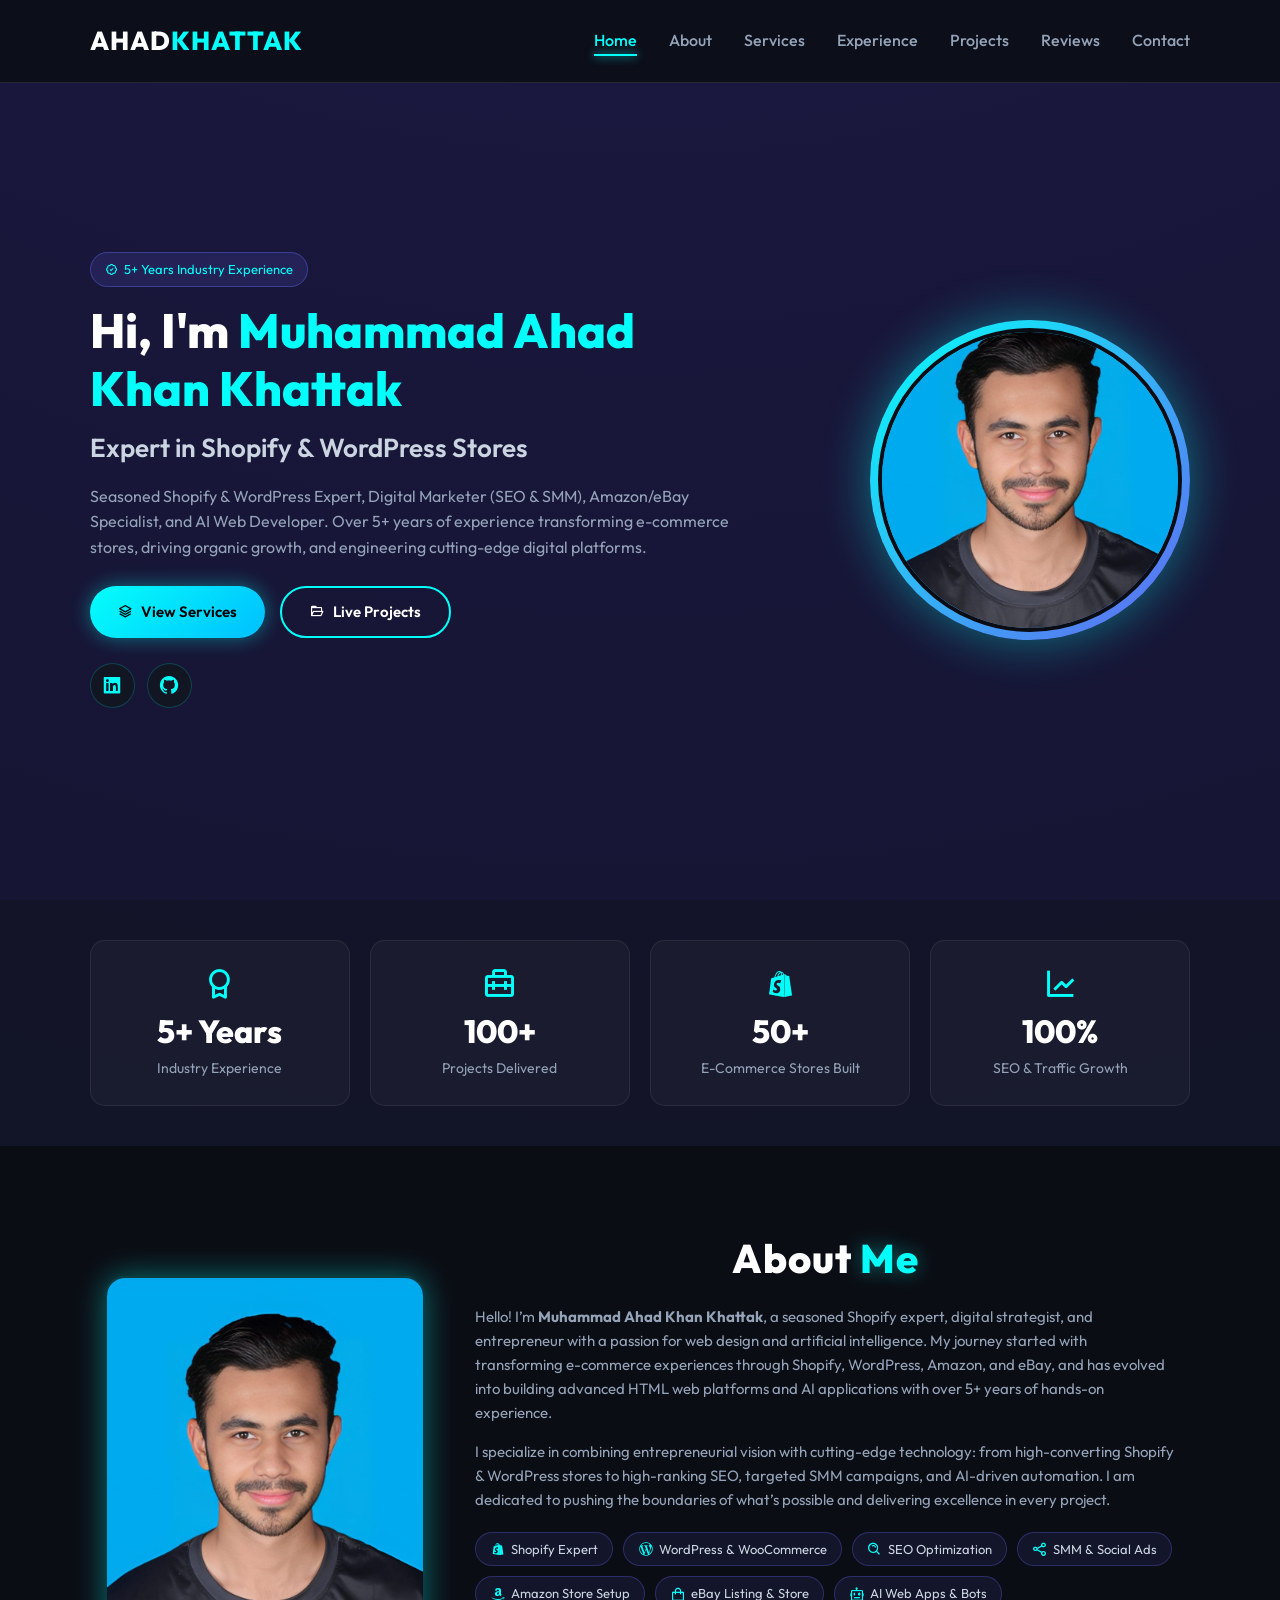
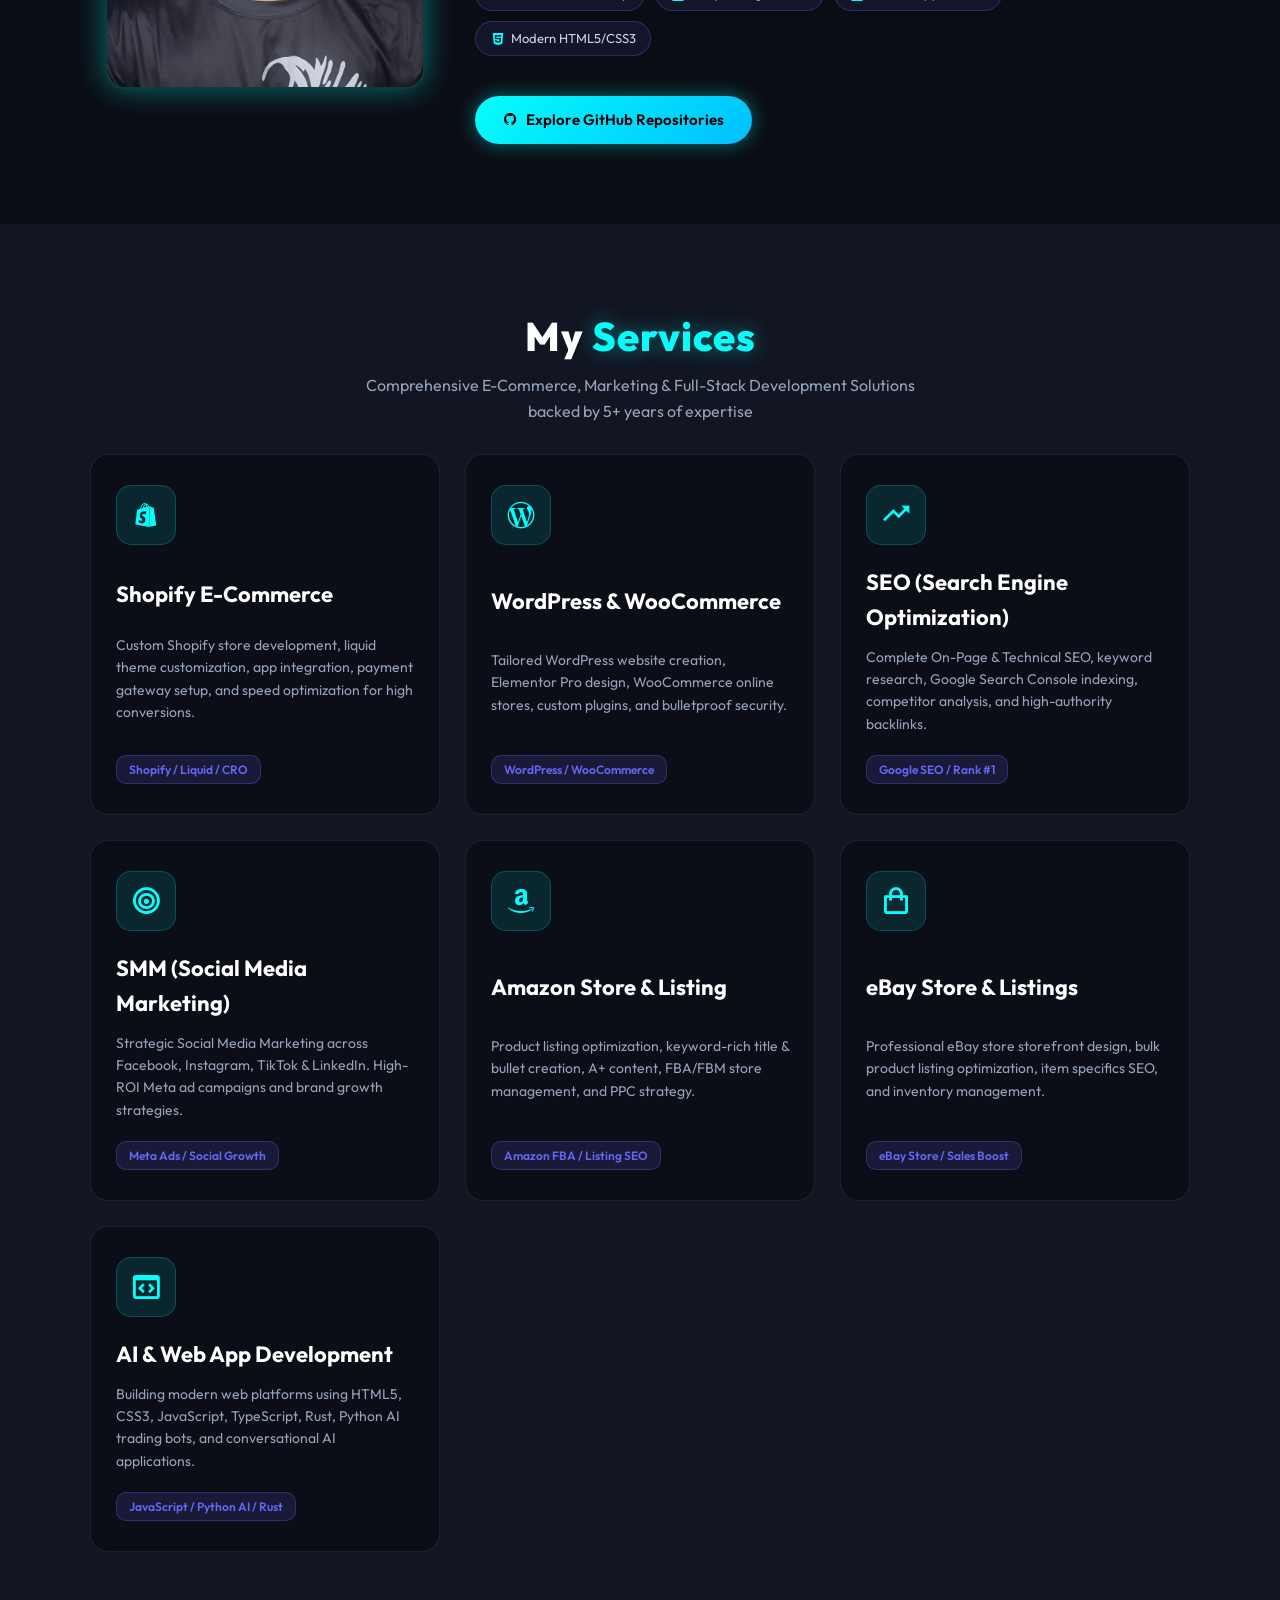
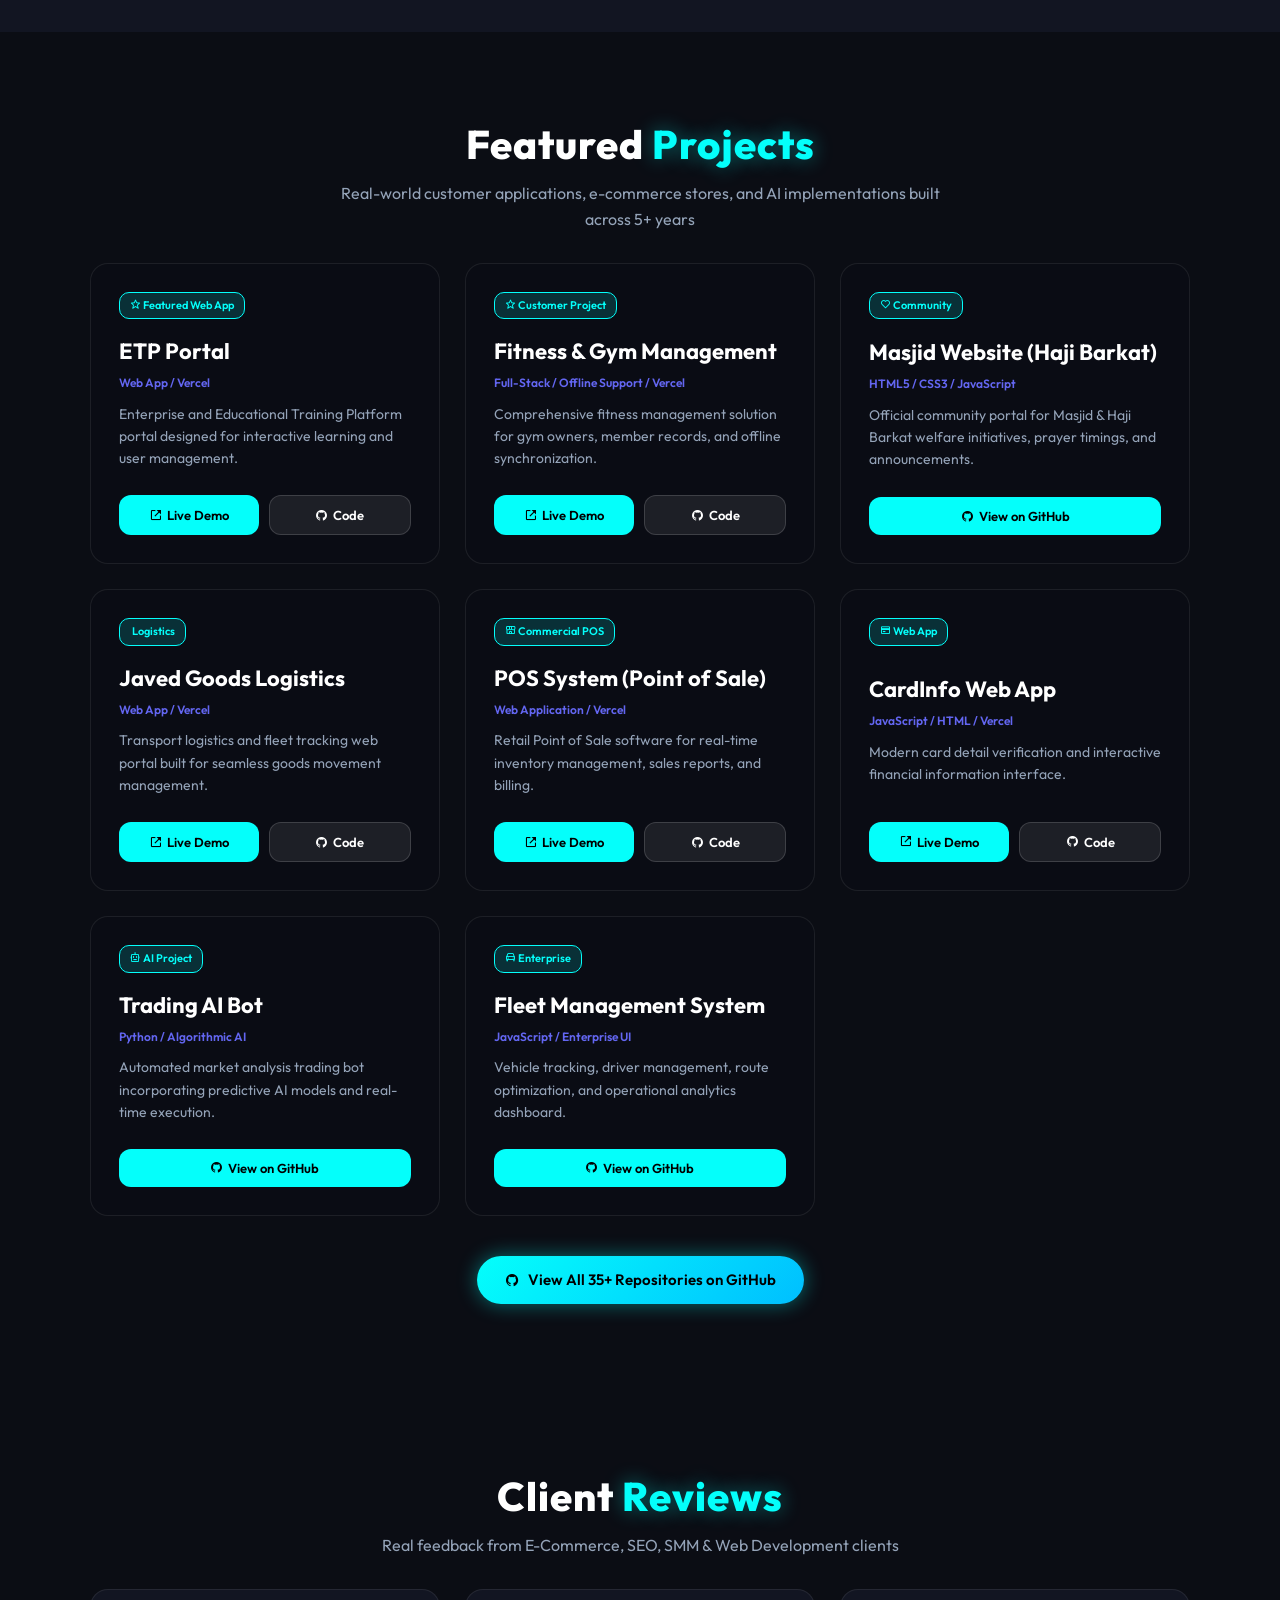
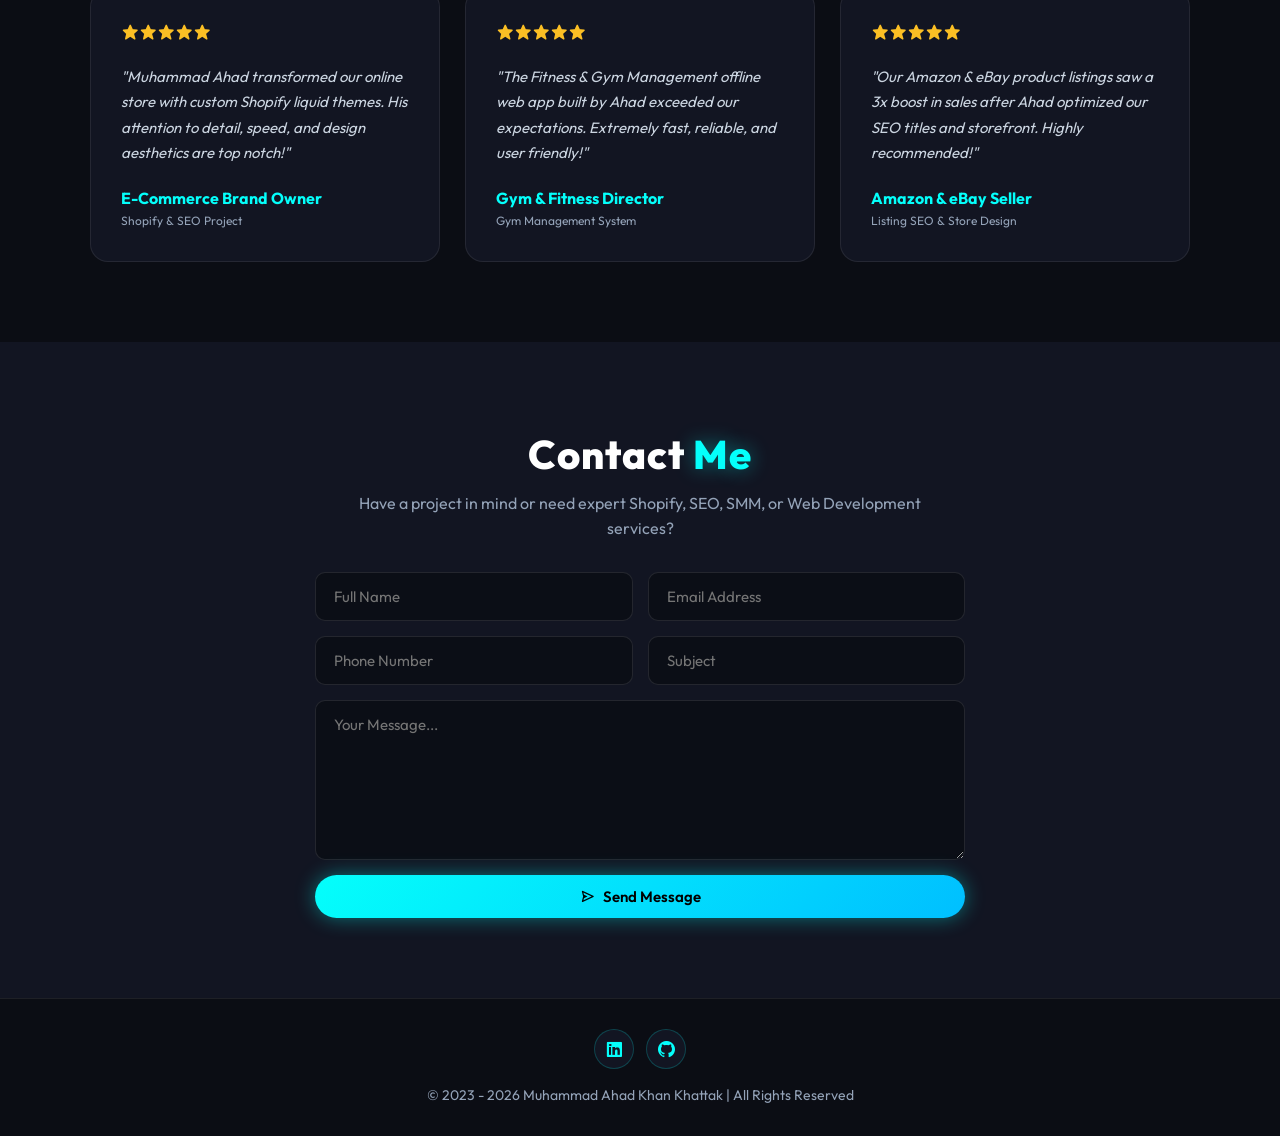
==== commit 3f7c0c00: "Add Services section for Shopify, WordPress, SEO, SMM, Amazon, eBay, and 5+ Years experience badges" ====
--- a/index.html
+++ b/index.html
@@ -3,8 +3,8 @@
 <head>
     <meta charset="UTF-8">
     <meta name="viewport" content="width=device-width, initial-scale=1.0">
-    <meta name="description" content="Muhammad Ahad Khan Khattak - Shopify Expert, Web Developer & AI Enthusiast Portfolio">
-    <title>MUHAMMAD AHAD KHAN KHATTAK | Portfolio & AI Solutions</title>
+    <meta name="description" content="Muhammad Ahad Khan Khattak - 5+ Years Experienced Shopify, WordPress, SEO, SMM, Amazon, eBay & AI Web Developer">
+    <title>MUHAMMAD AHAD KHAN KHATTAK | Shopify, SEO, SMM & Web Development Expert</title>
     <!-- Google Fonts -->
     <link rel="preconnect" href="https://fonts.googleapis.com">
     <link rel="preconnect" href="https://fonts.gstatic.com" crossorigin>
@@ -21,9 +21,10 @@
         <nav class="navbar">
             <a href="#home" class="active">Home</a>
             <a href="#about">About</a>
-            <a href="#stats">Metrics</a>
+            <a href="#services">Services</a>
+            <a href="#stats">Experience</a>
             <a href="#projects">Projects</a>
-            <a href="#testimonials">Client Reviews</a>
+            <a href="#testimonials">Reviews</a>
             <a href="#contact">Contact</a>
         </nav>
     </header>
@@ -31,13 +32,13 @@
     <!-- Home / Hero Section -->
     <section class="home" id="home">
         <div class="home-content">
-            <div class="hero-badge"><i class='bx bx-code-alt'></i> Shopify Expert & AI Developer</div>
+            <div class="hero-badge"><i class='bx bx-badge-check'></i> 5+ Years Industry Experience</div>
             <h1>Hi, I'm <span>Muhammad Ahad Khan Khattak</span></h1>
-            <h3 class="text-animation">I build <span></span></h3>
-            <p>Passionate web developer, Shopify expert, and AI enthusiast. Blending entrepreneurial vision with cutting-edge artificial intelligence and web design to build extraordinary digital experiences.</p>
+            <h3 class="text-animation">Expert in <span></span></h3>
+            <p>Seasoned Shopify & WordPress Expert, Digital Marketer (SEO & SMM), Amazon/eBay Specialist, and AI Web Developer. Over 5+ years of experience transforming e-commerce stores, driving organic growth, and engineering cutting-edge digital platforms.</p>
             <div class="hero-btns">
-                <a href="#projects" class="btn btn-primary"><i class='bx bx-folder-open'></i> Explore Projects</a>
-                <a href="#contact" class="btn btn-secondary"><i class='bx bx-envelope'></i> Get In Touch</a>
+                <a href="#services" class="btn btn-primary"><i class='bx bx-layer'></i> View Services</a>
+                <a href="#projects" class="btn btn-secondary"><i class='bx bx-folder-open'></i> Live Projects</a>
             </div>
             <div class="social-icons">
                 <a href="https://www.linkedin.com/in/muhammad-ahad-khan-khattak-358361247" target="_blank" title="LinkedIn"><i class='bx bxl-linkedin-square'></i></a>
@@ -51,28 +52,28 @@
         </div>
     </section>
 
-    <!-- Quick Stats / Metrics Section -->
+    <!-- Metrics / Stats Section -->
     <section class="stats" id="stats">
         <div class="stats-container">
             <div class="stat-box">
-                <i class='bx bx-calendar-star'></i>
-                <h3 class="counter">2023 - 2026</h3>
-                <p>Years of Active Innovation</p>
+                <i class='bx bx-award'></i>
+                <h3 class="counter">5+ Years</h3>
+                <p>Industry Experience</p>
             </div>
             <div class="stat-box">
                 <i class='bx bx-briefcase-alt-2'></i>
+                <h3 class="counter">100+</h3>
+                <p>Projects Delivered</p>
+            </div>
+            <div class="stat-box">
+                <i class='bx bxl-shopify'></i>
                 <h3 class="counter">50+</h3>
-                <p>Projects Completed</p>
+                <p>E-Commerce Stores Built</p>
             </div>
             <div class="stat-box">
-                <i class='bx bx-group'></i>
-                <h3 class="counter">30+</h3>
-                <p>Satisfied Clients</p>
-            </div>
-            <div class="stat-box">
-                <i class='bx bx-check-shield'></i>
+                <i class='bx bx-line-chart'></i>
                 <h3 class="counter">100%</h3>
-                <p>Quality & Satisfaction</p>
+                <p>SEO & Traffic Growth</p>
             </div>
         </div>
     </section>
@@ -84,32 +85,98 @@
         </div>
         <div class="about-content">
             <h2 class="heading">About <span>Me</span></h2>
-            <p class="about-intro">Hello! I’m <strong>Muhammad Ahad Khan Khattak</strong>, a seasoned Shopify expert and entrepreneur with a passion for web design and artificial intelligence. My journey started with transforming e-commerce experiences through Shopify, and now I’m diving into the world of HTML web design and AI. I’m blending my entrepreneurial spirit with cutting-edge technology to create innovative solutions and stunning digital experiences.</p>
-            <p>Currently, I’m exploring the limitless possibilities of artificial intelligence, learning to harness its power to drive technological advancement. Whether it’s building elegant websites or developing AI-driven applications, I’m dedicated to pushing the boundaries of what’s possible and delivering excellence in every project.</p>
+            <p class="about-intro">Hello! I’m <strong>Muhammad Ahad Khan Khattak</strong>, a seasoned Shopify expert, digital strategist, and entrepreneur with a passion for web design and artificial intelligence. My journey started with transforming e-commerce experiences through Shopify, WordPress, Amazon, and eBay, and has evolved into building advanced HTML web platforms and AI applications with over 5+ years of hands-on experience.</p>
+            <p>I specialize in combining entrepreneurial vision with cutting-edge technology: from high-converting Shopify & WordPress stores to high-ranking SEO, targeted SMM campaigns, and AI-driven automation. I am dedicated to pushing the boundaries of what’s possible and delivering excellence in every project.</p>
             
             <!-- Skill Badges -->
             <div class="skills-grid">
-                <span class="skill-tag"><i class='bx bxl-shopify'></i> Shopify Development</span>
-                <span class="skill-tag"><i class='bx bx-bot'></i> AI & LLM Applications</span>
-                <span class="skill-tag"><i class='bx bxl-html5'></i> Web Design (HTML5/CSS3)</span>
-                <span class="skill-tag"><i class='bx bxl-javascript'></i> JavaScript & TypeScript</span>
-                <span class="skill-tag"><i class='bx bxl-python'></i> Python & AI Bots</span>
-                <span class="skill-tag"><i class='bx bx-cube-alt'></i> Rust & Blockchain</span>
-            </div>
-
-            <a href="https://github.com/AHADKHATTAK1" target="_blank" class="btn btn-primary margin-top"><i class='bx bxl-github'></i> View GitHub Profile</a>
+                <span class="skill-tag"><i class='bx bxl-shopify'></i> Shopify Expert</span>
+                <span class="skill-tag"><i class='bx bxl-wordpress'></i> WordPress & WooCommerce</span>
+                <span class="skill-tag"><i class='bx bx-search-alt'></i> SEO Optimization</span>
+                <span class="skill-tag"><i class='bx bx-share-alt'></i> SMM & Social Ads</span>
+                <span class="skill-tag"><i class='bx bxl-amazon'></i> Amazon Store Setup</span>
+                <span class="skill-tag"><i class='bx bx-shopping-bag'></i> eBay Listing & Store</span>
+                <span class="skill-tag"><i class='bx bx-bot'></i> AI Web Apps & Bots</span>
+                <span class="skill-tag"><i class='bx bxl-html5'></i> Modern HTML5/CSS3</span>
+            </div>
+
+            <a href="https://github.com/AHADKHATTAK1" target="_blank" class="btn btn-primary margin-top"><i class='bx bxl-github'></i> Explore GitHub Repositories</a>
+        </div>
+    </section>
+
+    <!-- Services Section -->
+    <section class="services" id="services">
+        <h2 class="heading">My <span>Services</span></h2>
+        <p class="section-subtitle">Comprehensive E-Commerce, Marketing & Full-Stack Development Solutions backed by 5+ years of expertise</p>
+        
+        <div class="services-container">
+            <!-- Service 1: Shopify -->
+            <div class="service-box">
+                <div class="service-icon"><i class='bx bxl-shopify'></i></div>
+                <h3>Shopify E-Commerce</h3>
+                <p>Custom Shopify store development, liquid theme customization, app integration, payment gateway setup, and speed optimization for high conversions.</p>
+                <span class="service-tag">Shopify / Liquid / CRO</span>
+            </div>
+
+            <!-- Service 2: WordPress -->
+            <div class="service-box">
+                <div class="service-icon"><i class='bx bxl-wordpress'></i></div>
+                <h3>WordPress & WooCommerce</h3>
+                <p>Tailored WordPress website creation, Elementor Pro design, WooCommerce online stores, custom plugins, and bulletproof security.</p>
+                <span class="service-tag">WordPress / WooCommerce</span>
+            </div>
+
+            <!-- Service 3: SEO -->
+            <div class="service-box">
+                <div class="service-icon"><i class='bx bx-trending-up'></i></div>
+                <h3>SEO (Search Engine Optimization)</h3>
+                <p>Complete On-Page & Technical SEO, keyword research, Google Search Console indexing, competitor analysis, and high-authority backlinks.</p>
+                <span class="service-tag">Google SEO / Rank #1</span>
+            </div>
+
+            <!-- Service 4: SMM -->
+            <div class="service-box">
+                <div class="service-icon"><i class='bx bx-bullseye'></i></div>
+                <h3>SMM (Social Media Marketing)</h3>
+                <p>Strategic Social Media Marketing across Facebook, Instagram, TikTok & LinkedIn. High-ROI Meta ad campaigns and brand growth strategies.</p>
+                <span class="service-tag">Meta Ads / Social Growth</span>
+            </div>
+
+            <!-- Service 5: Amazon Management -->
+            <div class="service-box">
+                <div class="service-icon"><i class='bx bxl-amazon'></i></div>
+                <h3>Amazon Store & Listing</h3>
+                <p>Product listing optimization, keyword-rich title & bullet creation, A+ content, FBA/FBM store management, and PPC strategy.</p>
+                <span class="service-tag">Amazon FBA / Listing SEO</span>
+            </div>
+
+            <!-- Service 6: eBay Management -->
+            <div class="service-box">
+                <div class="service-icon"><i class='bx bx-shopping-bag'></i></div>
+                <h3>eBay Store & Listings</h3>
+                <p>Professional eBay store storefront design, bulk product listing optimization, item specifics SEO, and inventory management.</p>
+                <span class="service-tag">eBay Store / Sales Boost</span>
+            </div>
+
+            <!-- Service 7: AI & Web Development -->
+            <div class="service-box">
+                <div class="service-icon"><i class='bx bx-code-block'></i></div>
+                <h3>AI & Web App Development</h3>
+                <p>Building modern web platforms using HTML5, CSS3, JavaScript, TypeScript, Rust, Python AI trading bots, and conversational AI applications.</p>
+                <span class="service-tag">JavaScript / Python AI / Rust</span>
+            </div>
         </div>
     </section>
 
     <!-- Projects Section -->
     <section class="projects" id="projects">
         <h2 class="heading">Featured <span>Projects</span></h2>
-        <p class="section-subtitle">Real-world customer applications, e-commerce stores, and AI implementations built since 2023</p>
+        <p class="section-subtitle">Real-world customer applications, e-commerce stores, and AI implementations built across 5+ years</p>
         
         <div class="projects-container">
             <!-- ETP Portal -->
             <div class="project-box">
-                <div class="project-badge"><i class='bx bx-star'></i> Featured</div>
+                <div class="project-badge"><i class='bx bx-star'></i> Featured Web App</div>
                 <div class="project-info">
                     <h4>ETP Portal</h4>
                     <span class="project-tech">Web App / Vercel</span>
@@ -164,7 +231,7 @@
 
             <!-- POS System -->
             <div class="project-box">
-                <div class="project-badge"><i class='bx bx-store-alt'></i> Commercial</div>
+                <div class="project-badge"><i class='bx bx-store-alt'></i> Commercial POS</div>
                 <div class="project-info">
                     <h4>POS System (Point of Sale)</h4>
                     <span class="project-tech">Web Application / Vercel</span>
@@ -224,8 +291,8 @@
 
     <!-- Client Reviews / Customer Showcase Section -->
     <section class="testimonials" id="testimonials">
-        <h2 class="heading">Client <span>Feedback</span></h2>
-        <p class="section-subtitle">What clients say about my Shopify & Web Development work</p>
+        <h2 class="heading">Client <span>Reviews</span></h2>
+        <p class="section-subtitle">Real feedback from E-Commerce, SEO, SMM & Web Development clients</p>
         
         <div class="testimonials-container">
             <div class="testimonial-card">
@@ -234,8 +301,8 @@
                 </div>
                 <p class="review-text">"Muhammad Ahad transformed our online store with custom Shopify liquid themes. His attention to detail, speed, and design aesthetics are top notch!"</p>
                 <div class="client-info">
-                    <h4>E-Commerce Store Owner</h4>
-                    <span>Shopify Redesign Project</span>
+                    <h4>E-Commerce Brand Owner</h4>
+                    <span>Shopify & SEO Project</span>
                 </div>
             </div>
 
@@ -254,10 +321,10 @@
                 <div class="stars">
                     <i class='bx bxs-star'></i><i class='bx bxs-star'></i><i class='bx bxs-star'></i><i class='bx bxs-star'></i><i class='bx bxs-star'></i>
                 </div>
-                <p class="review-text">"Working with Ahad on our logistics portal was seamless. He blends AI automation with robust web design perfectly."</p>
+                <p class="review-text">"Our Amazon & eBay product listings saw a 3x boost in sales after Ahad optimized our SEO titles and storefront. Highly recommended!"</p>
                 <div class="client-info">
-                    <h4>Logistics Manager</h4>
-                    <span>Javed Goods Logistics</span>
+                    <h4>Amazon & eBay Seller</h4>
+                    <span>Listing SEO & Store Design</span>
                 </div>
             </div>
         </div>
@@ -266,7 +333,7 @@
     <!-- Contact Section -->
     <section class="contact" id="contact">
         <h2 class="heading">Contact <span>Me</span></h2>
-        <p class="section-subtitle">Have a project in mind or want to collaborate? Send a message below!</p>
+        <p class="section-subtitle">Have a project in mind or need expert Shopify, SEO, SMM, or Web Development services?</p>
         
         <form action="https://api.web3forms.com/submit" method="POST">
             <div class="input-box">
--- a/style.css
+++ b/style.css
@@ -371,10 +371,88 @@
     font-size: 1.6rem;
 }
 
+/* Services Section */
+.services {
+    padding: 8rem 7%;
+    background: var(--second-bg-color);
+}
+
+.services-container {
+    display: grid;
+    grid-template-columns: repeat(auto-fit, minmax(300px, 1fr));
+    gap: 2.5rem;
+}
+
+.service-box {
+    background: rgba(11, 13, 20, 0.75);
+    border: 1px solid rgba(255, 255, 255, 0.08);
+    border-radius: 1.8rem;
+    padding: 3rem 2.5rem;
+    transition: all 0.3s ease-in-out;
+    display: flex;
+    flex-direction: column;
+    justify-content: space-between;
+}
+
+.service-box:hover {
+    transform: translateY(-8px);
+    border-color: var(--main-color);
+    box-shadow: 0 0 30px var(--glow-color);
+    background: var(--card-hover-bg);
+}
+
+.service-icon {
+    display: inline-flex;
+    justify-content: center;
+    align-items: center;
+    width: 6rem;
+    height: 6rem;
+    background: rgba(4, 255, 251, 0.1);
+    border: 1px solid var(--border-color);
+    border-radius: 1.5rem;
+    font-size: 3.2rem;
+    color: var(--main-color);
+    margin-bottom: 2rem;
+    transition: 0.3s ease-in-out;
+}
+
+.service-box:hover .service-icon {
+    background: var(--main-color);
+    color: #000;
+    box-shadow: 0 0 20px var(--main-color);
+    transform: scale(1.1);
+}
+
+.service-box h3 {
+    font-size: 2.2rem;
+    font-weight: 700;
+    color: var(--text-color);
+    margin-bottom: 1rem;
+}
+
+.service-box p {
+    font-size: 1.4rem;
+    color: var(--text-muted);
+    line-height: 1.6;
+    margin-bottom: 2rem;
+}
+
+.service-tag {
+    display: inline-block;
+    align-self: flex-start;
+    padding: 0.4rem 1.2rem;
+    background: rgba(99, 102, 241, 0.15);
+    border: 1px solid rgba(99, 102, 241, 0.3);
+    border-radius: 1rem;
+    font-size: 1.2rem;
+    color: var(--accent-color);
+    font-weight: 600;
+}
+
 /* Projects Section */
 .projects {
     padding: 8rem 7%;
-    background: var(--second-bg-color);
+    background: var(--bg-color);
 }
 
 .projects-container {
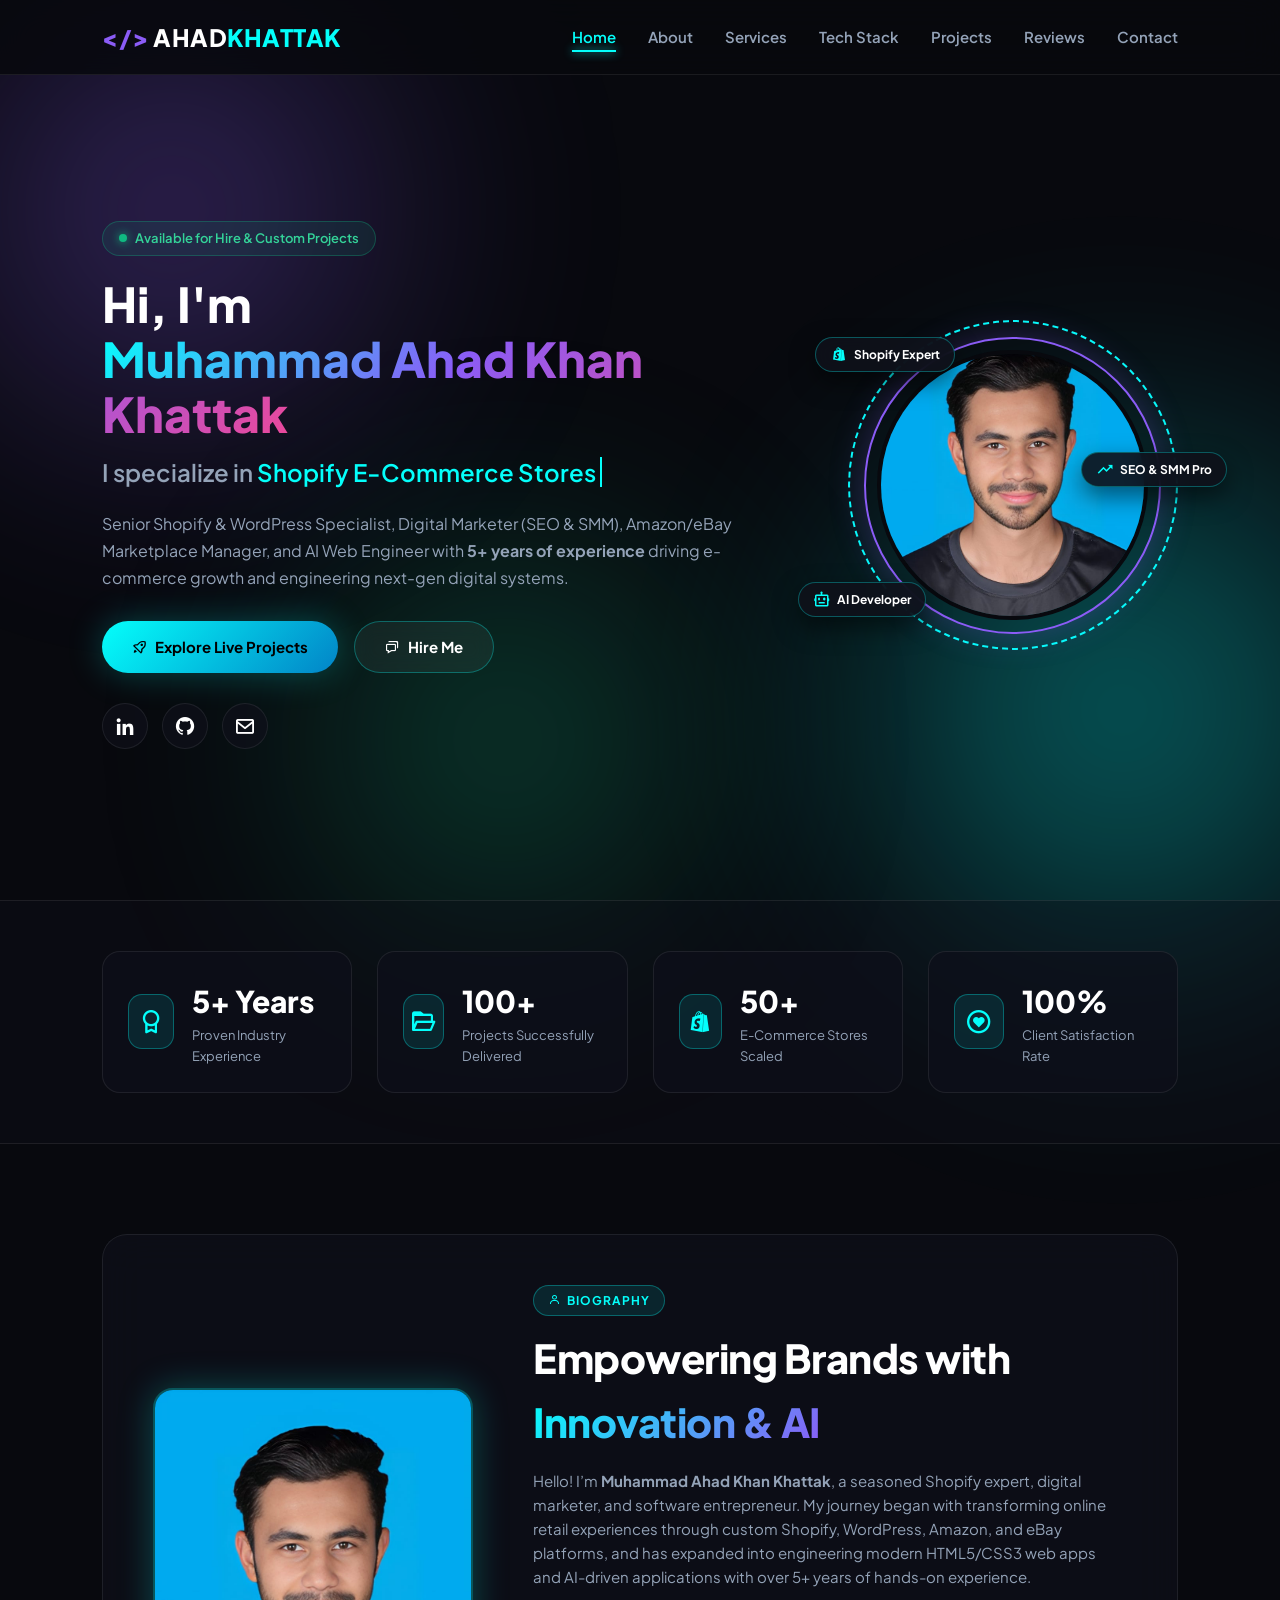
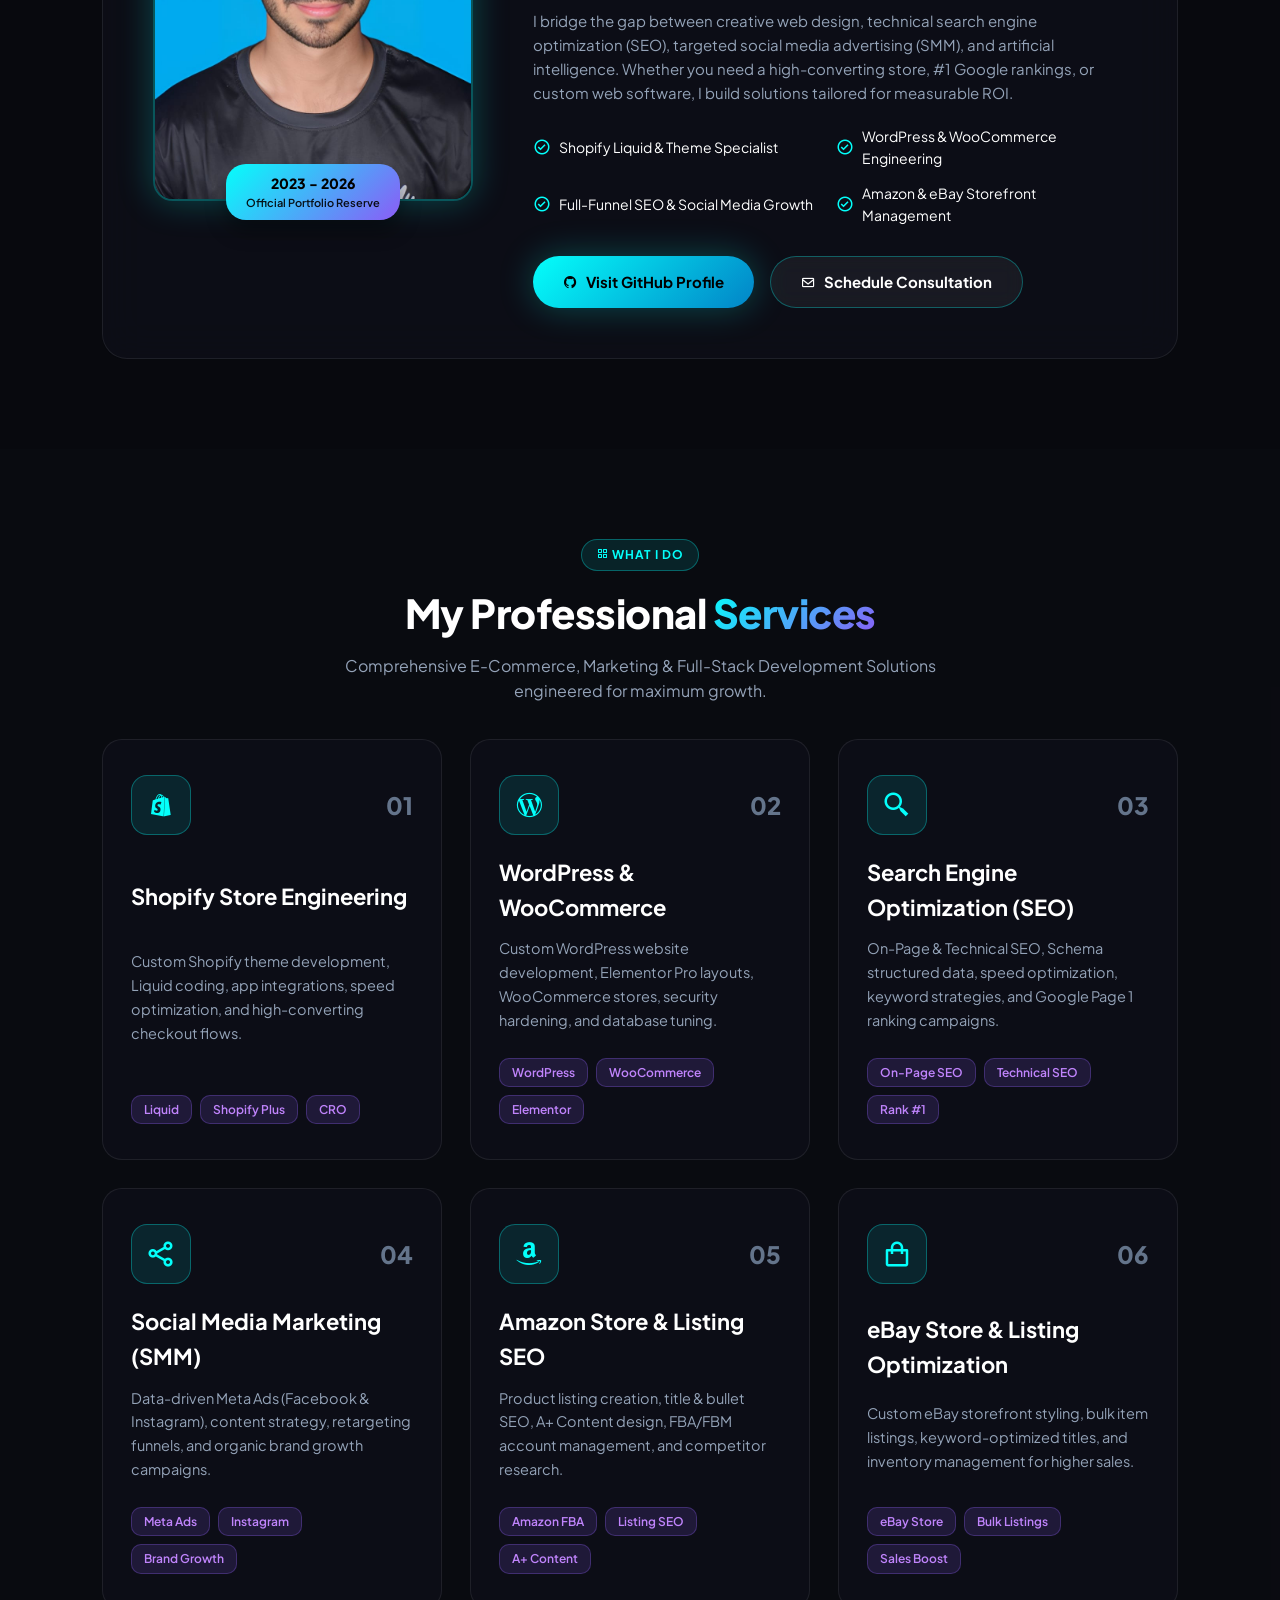
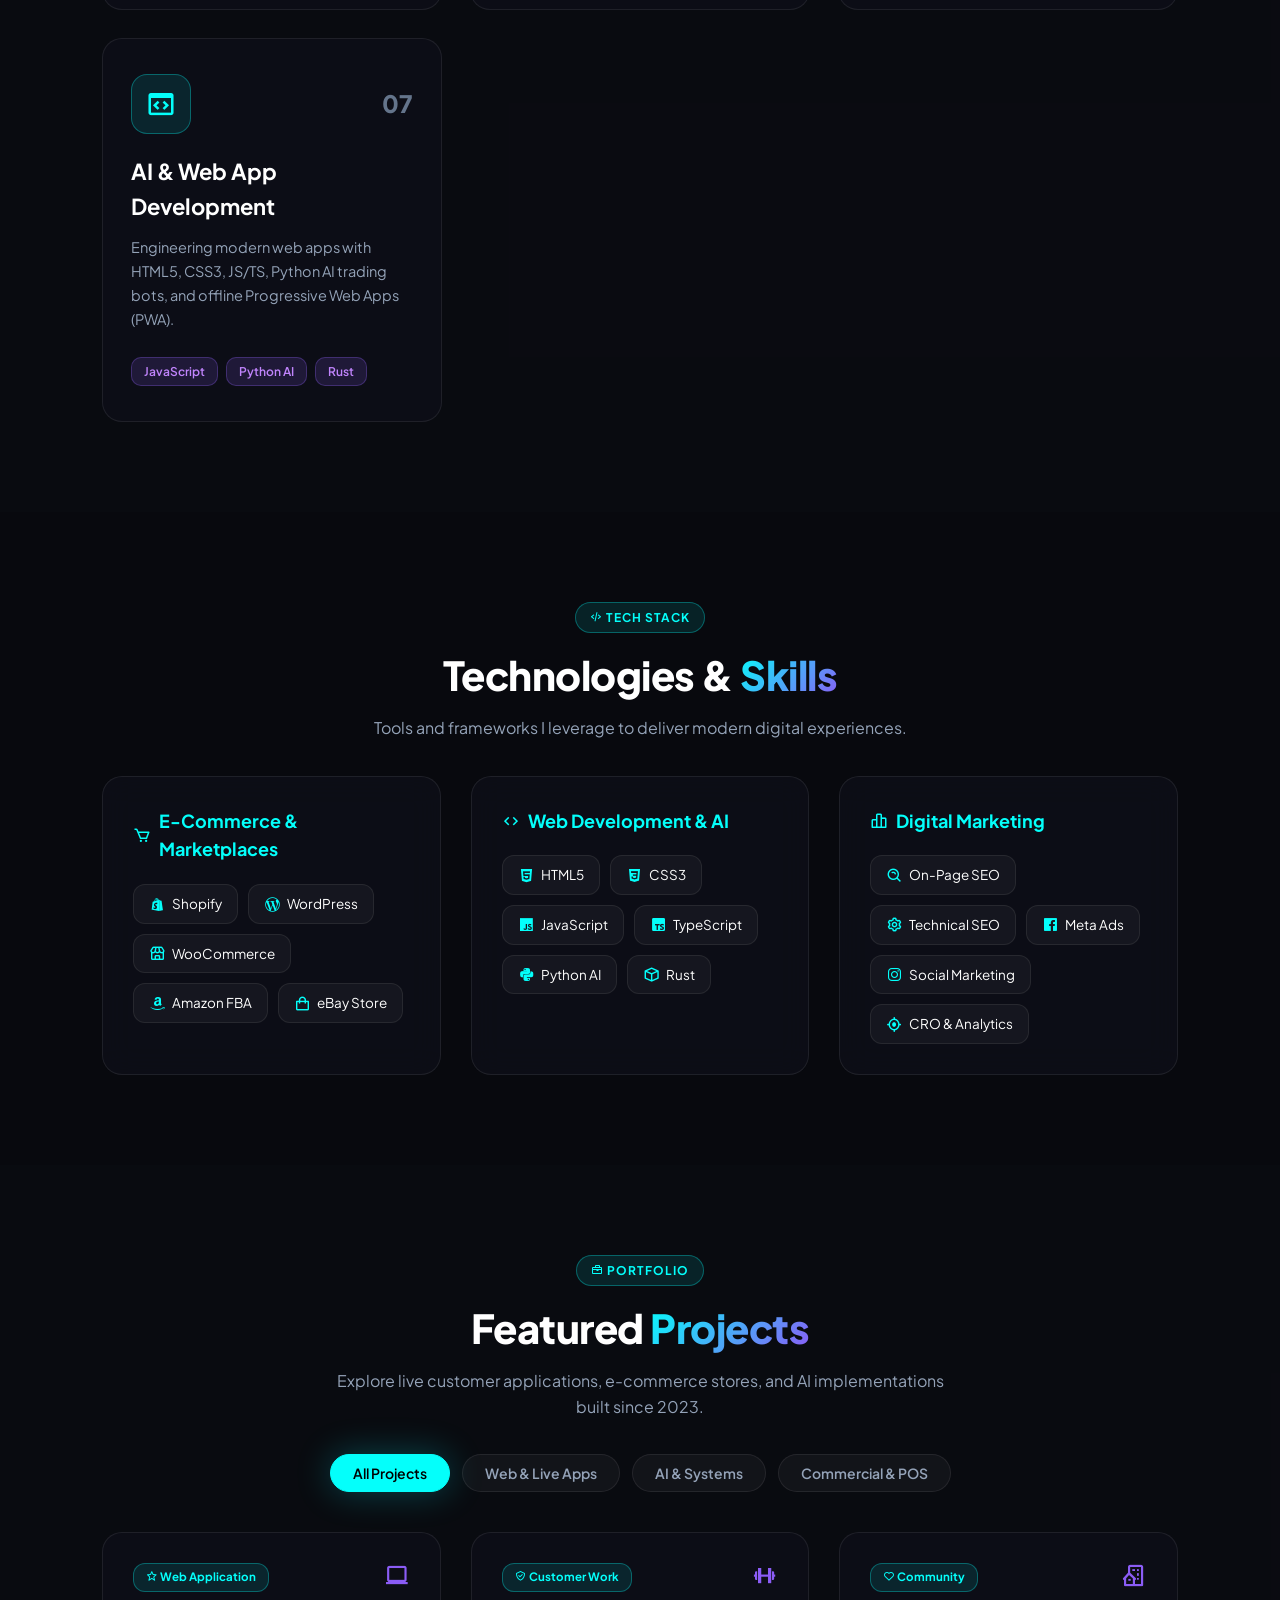
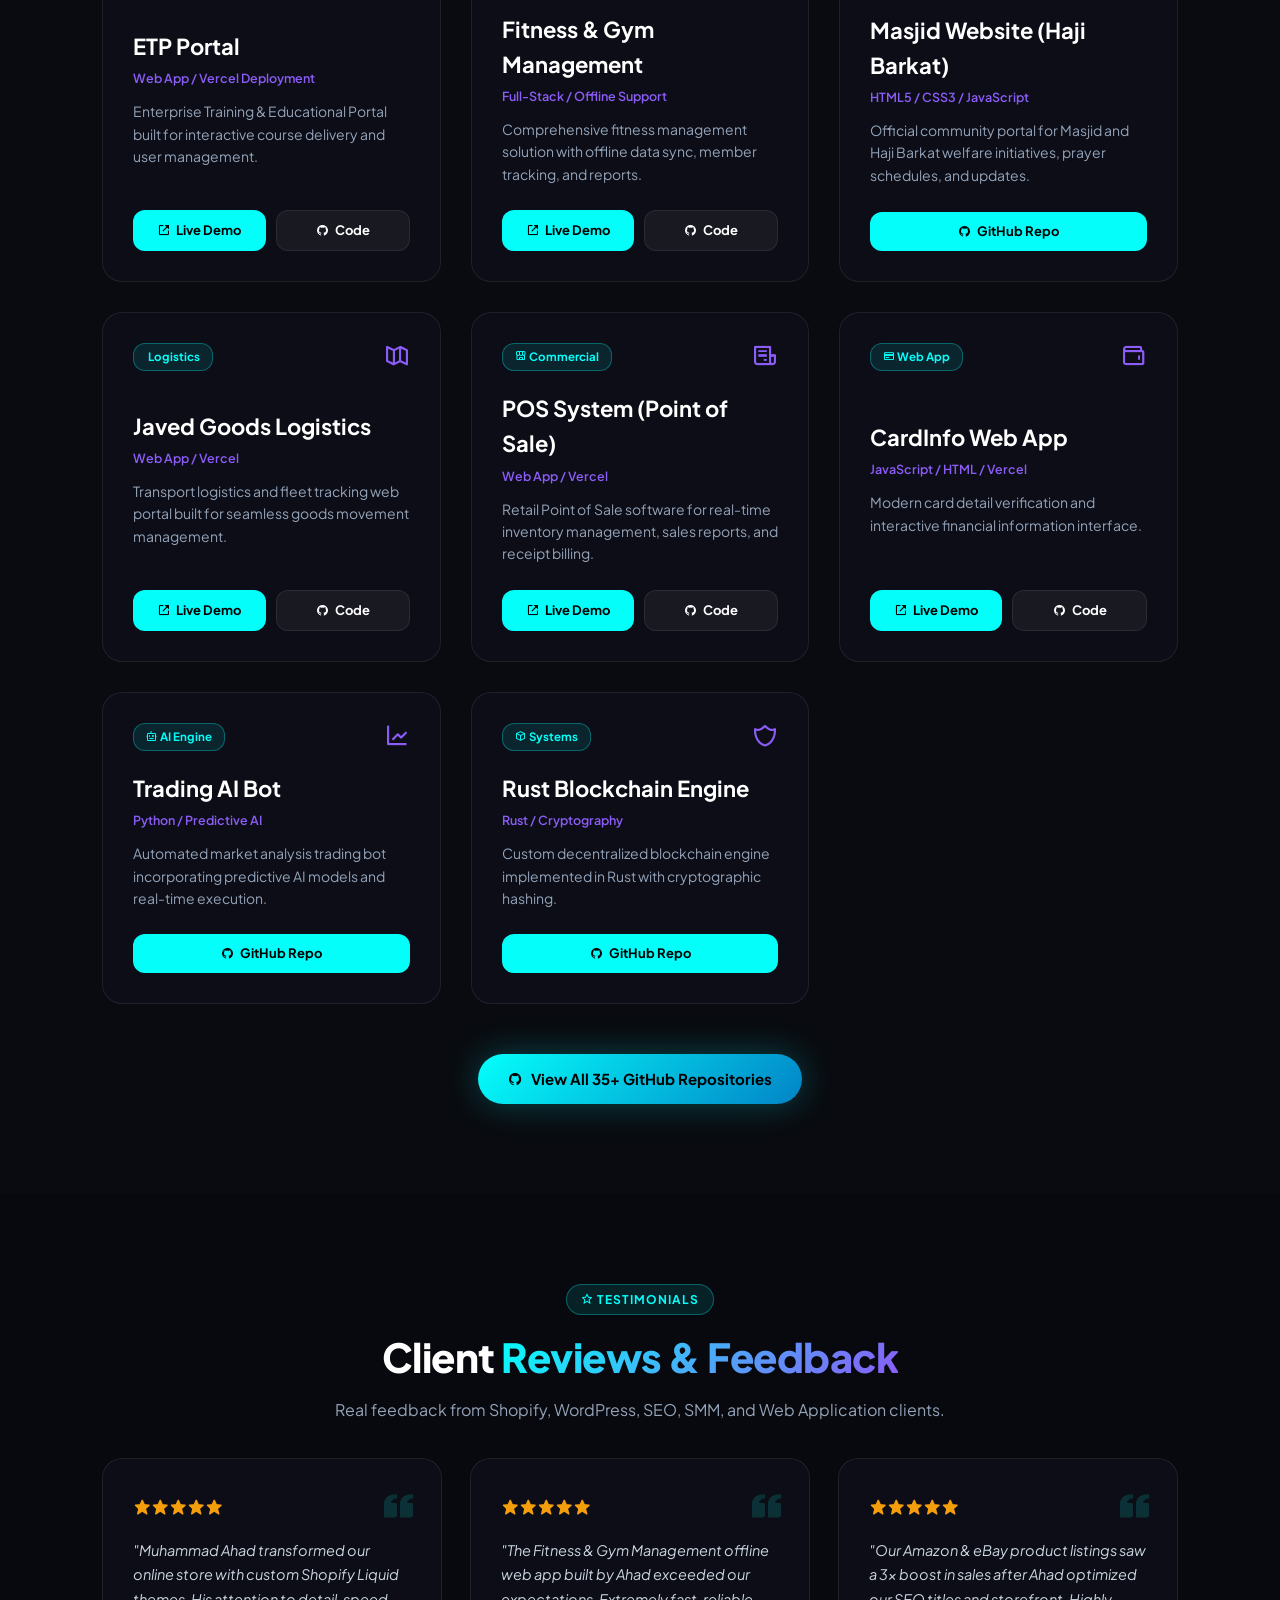
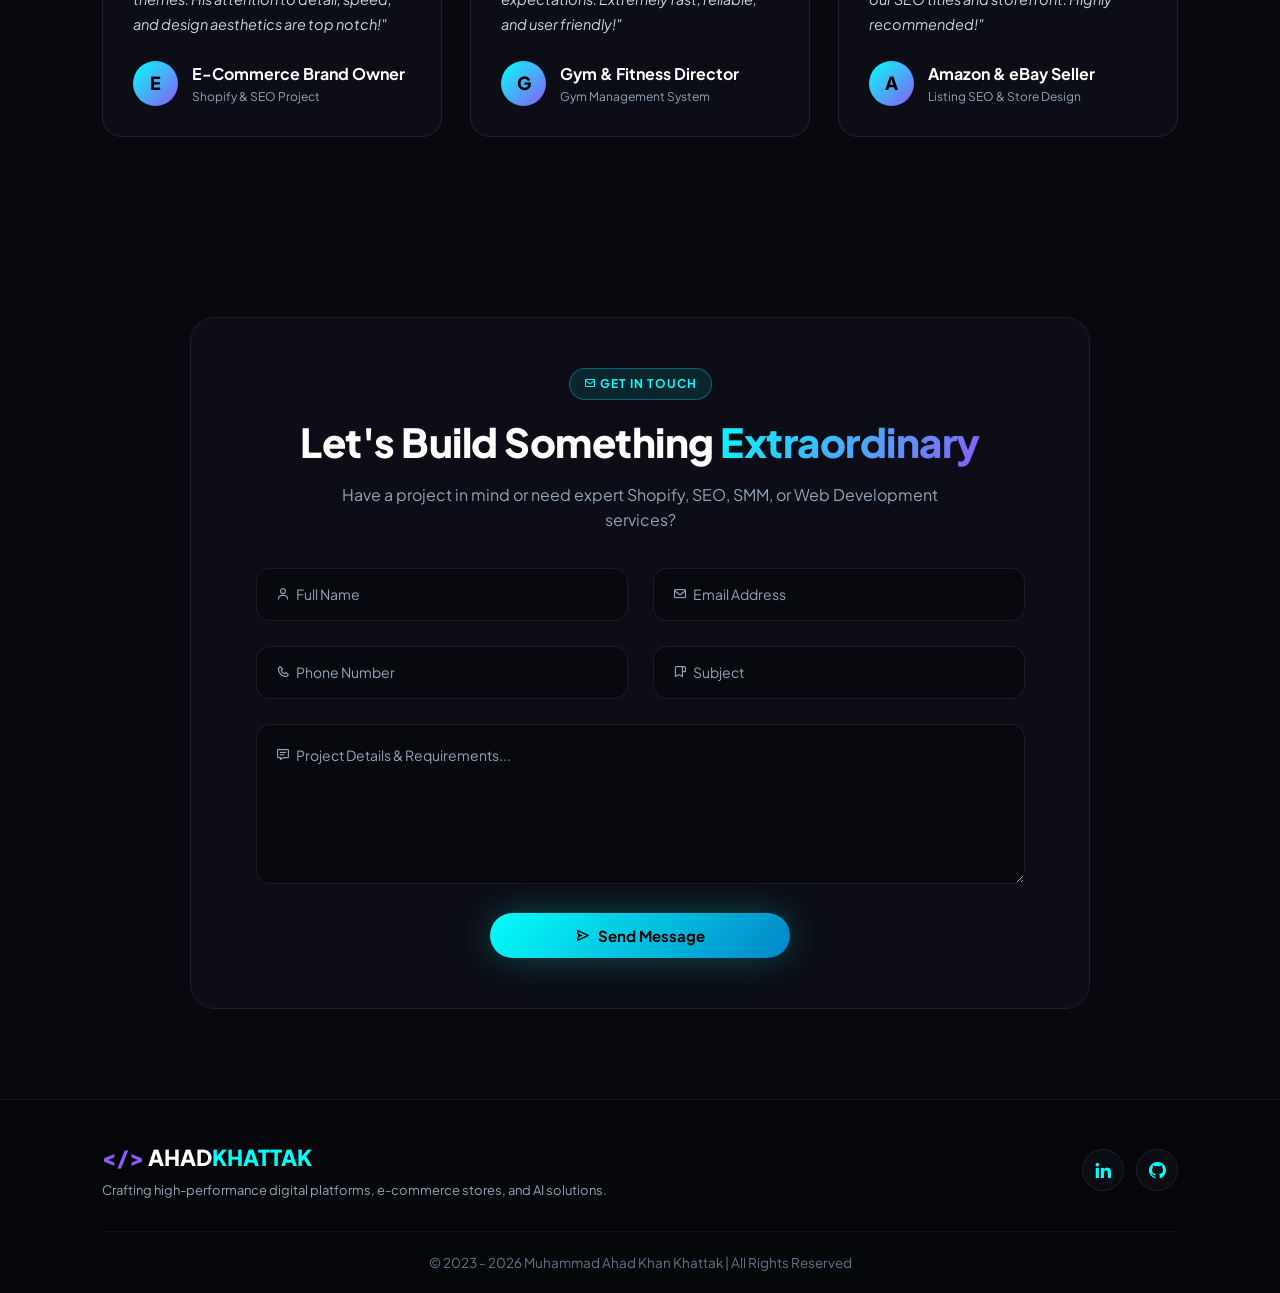
==== commit 8c1726b4: "Upgrade portfolio to 3D Glassmorphism, interactive project filters, tech stack chips, and ambient gl" ====
--- a/index.html
+++ b/index.html
@@ -3,26 +3,33 @@
 <head>
     <meta charset="UTF-8">
     <meta name="viewport" content="width=device-width, initial-scale=1.0">
-    <meta name="description" content="Muhammad Ahad Khan Khattak - 5+ Years Experienced Shopify, WordPress, SEO, SMM, Amazon, eBay & AI Web Developer">
-    <title>MUHAMMAD AHAD KHAN KHATTAK | Shopify, SEO, SMM & Web Development Expert</title>
+    <meta name="description" content="Muhammad Ahad Khan Khattak - Senior Shopify Expert, Full-Stack Web Developer, AI Specialist, SEO & SMM Strategist">
+    <title>MUHAMMAD AHAD KHAN KHATTAK | Executive Portfolio & AI Solutions</title>
     <!-- Google Fonts -->
     <link rel="preconnect" href="https://fonts.googleapis.com">
     <link rel="preconnect" href="https://fonts.gstatic.com" crossorigin>
-    <link href="https://fonts.googleapis.com/css2?family=Outfit:wght@300;400;600;700;800&family=Poppins:wght@300;400;500;600;700&display=swap" rel="stylesheet">
+    <link href="https://fonts.googleapis.com/css2?family=Outfit:wght@300;400;500;600;700;800;900&family=Plus+Jakarta+Sans:wght@400;500;600;700;800&display=swap" rel="stylesheet">
     <!-- Boxicons CDN -->
     <link href='https://unpkg.com/boxicons@2.1.4/css/boxicons.min.css' rel='stylesheet'>
     <link rel="stylesheet" href="style.css">
 </head>
 <body>
+    <!-- Background Ambient Glow Orbs -->
+    <div class="ambient-orb orb-1"></div>
+    <div class="ambient-orb orb-2"></div>
+    <div class="ambient-orb orb-3"></div>
+
     <!-- Header / Navbar -->
     <header class="header">
-        <a href="#home" class="logo">AHAD<span>KHATTAK</span></a>
+        <a href="#home" class="logo">
+            <span class="logo-accent">&lt;/&gt;</span> AHAD<span class="logo-highlight">KHATTAK</span>
+        </a>
         <i class="bx bx-menu" id="menu-icon"></i>
         <nav class="navbar">
             <a href="#home" class="active">Home</a>
             <a href="#about">About</a>
             <a href="#services">Services</a>
-            <a href="#stats">Experience</a>
+            <a href="#skills">Tech Stack</a>
             <a href="#projects">Projects</a>
             <a href="#testimonials">Reviews</a>
             <a href="#contact">Contact</a>
@@ -32,299 +39,471 @@
     <!-- Home / Hero Section -->
     <section class="home" id="home">
         <div class="home-content">
-            <div class="hero-badge"><i class='bx bx-badge-check'></i> 5+ Years Industry Experience</div>
-            <h1>Hi, I'm <span>Muhammad Ahad Khan Khattak</span></h1>
-            <h3 class="text-animation">Expert in <span></span></h3>
-            <p>Seasoned Shopify & WordPress Expert, Digital Marketer (SEO & SMM), Amazon/eBay Specialist, and AI Web Developer. Over 5+ years of experience transforming e-commerce stores, driving organic growth, and engineering cutting-edge digital platforms.</p>
+            <div class="status-pill">
+                <span class="status-dot"></span> Available for Hire & Custom Projects
+            </div>
+            <h1 class="hero-title">
+                Hi, I'm <br>
+                <span class="gradient-text">Muhammad Ahad Khan Khattak</span>
+            </h1>
+            <h3 class="text-animation">I specialize in <span class="typing-text"></span></h3>
+            <p class="hero-description">
+                Senior Shopify & WordPress Specialist, Digital Marketer (SEO & SMM), Amazon/eBay Marketplace Manager, and AI Web Engineer with <strong>5+ years of experience</strong> driving e-commerce growth and engineering next-gen digital systems.
+            </p>
+            
             <div class="hero-btns">
-                <a href="#services" class="btn btn-primary"><i class='bx bx-layer'></i> View Services</a>
-                <a href="#projects" class="btn btn-secondary"><i class='bx bx-folder-open'></i> Live Projects</a>
-            </div>
+                <a href="#projects" class="btn btn-glow"><i class='bx bx-rocket'></i> Explore Live Projects</a>
+                <a href="#contact" class="btn btn-glass"><i class='bx bx-chat'></i> Hire Me</a>
+            </div>
+
             <div class="social-icons">
-                <a href="https://www.linkedin.com/in/muhammad-ahad-khan-khattak-358361247" target="_blank" title="LinkedIn"><i class='bx bxl-linkedin-square'></i></a>
+                <a href="https://www.linkedin.com/in/muhammad-ahad-khan-khattak-358361247" target="_blank" title="LinkedIn"><i class='bx bxl-linkedin'></i></a>
                 <a href="https://github.com/AHADKHATTAK1" target="_blank" title="GitHub"><i class='bx bxl-github'></i></a>
-            </div>
-        </div>
+                <a href="mailto:contact@ahadkhattak.com" title="Email Direct"><i class='bx bx-envelope'></i></a>
+            </div>
+        </div>
+
         <div class="home-img">
-            <div class="img-glowing-wrapper">
-                <img src="my pic.jpeg" alt="Muhammad Ahad Khan Khattak">
-            </div>
-        </div>
-    </section>
-
-    <!-- Metrics / Stats Section -->
+            <div class="avatar-container">
+                <div class="avatar-ring-outer"></div>
+                <div class="avatar-ring-inner"></div>
+                <img src="my pic.jpeg" alt="Muhammad Ahad Khan Khattak" class="avatar-img">
+                <div class="floating-badge badge-1">
+                    <i class='bx bxl-shopify'></i> Shopify Expert
+                </div>
+                <div class="floating-badge badge-2">
+                    <i class='bx bx-bot'></i> AI Developer
+                </div>
+                <div class="floating-badge badge-3">
+                    <i class='bx bx-trending-up'></i> SEO & SMM Pro
+                </div>
+            </div>
+        </div>
+    </section>
+
+    <!-- Executive Metrics Counter Section -->
     <section class="stats" id="stats">
         <div class="stats-container">
-            <div class="stat-box">
-                <i class='bx bx-award'></i>
-                <h3 class="counter">5+ Years</h3>
-                <p>Industry Experience</p>
-            </div>
-            <div class="stat-box">
-                <i class='bx bx-briefcase-alt-2'></i>
-                <h3 class="counter">100+</h3>
-                <p>Projects Delivered</p>
-            </div>
-            <div class="stat-box">
-                <i class='bx bxl-shopify'></i>
-                <h3 class="counter">50+</h3>
-                <p>E-Commerce Stores Built</p>
-            </div>
-            <div class="stat-box">
-                <i class='bx bx-line-chart'></i>
-                <h3 class="counter">100%</h3>
-                <p>SEO & Traffic Growth</p>
+            <div class="stat-card">
+                <div class="stat-icon"><i class='bx bx-award'></i></div>
+                <div class="stat-info">
+                    <h3 class="counter" data-target="5">5+ Years</h3>
+                    <p>Proven Industry Experience</p>
+                </div>
+            </div>
+            <div class="stat-card">
+                <div class="stat-icon"><i class='bx bx-folder-open'></i></div>
+                <div class="stat-info">
+                    <h3 class="counter" data-target="100">100+</h3>
+                    <p>Projects Successfully Delivered</p>
+                </div>
+            </div>
+            <div class="stat-card">
+                <div class="stat-icon"><i class='bx bxl-shopify'></i></div>
+                <div class="stat-info">
+                    <h3 class="counter" data-target="50">50+</h3>
+                    <p>E-Commerce Stores Scaled</p>
+                </div>
+            </div>
+            <div class="stat-card">
+                <div class="stat-icon"><i class='bx bx-heart-circle'></i></div>
+                <div class="stat-info">
+                    <h3 class="counter" data-target="100">100%</h3>
+                    <p>Client Satisfaction Rate</p>
+                </div>
             </div>
         </div>
     </section>
 
     <!-- About Me Section -->
     <section class="about" id="about">
-        <div class="about-img">
-            <img src="my pic.jpeg" alt="Muhammad Ahad Khan Khattak">
-        </div>
-        <div class="about-content">
-            <h2 class="heading">About <span>Me</span></h2>
-            <p class="about-intro">Hello! I’m <strong>Muhammad Ahad Khan Khattak</strong>, a seasoned Shopify expert, digital strategist, and entrepreneur with a passion for web design and artificial intelligence. My journey started with transforming e-commerce experiences through Shopify, WordPress, Amazon, and eBay, and has evolved into building advanced HTML web platforms and AI applications with over 5+ years of hands-on experience.</p>
-            <p>I specialize in combining entrepreneurial vision with cutting-edge technology: from high-converting Shopify & WordPress stores to high-ranking SEO, targeted SMM campaigns, and AI-driven automation. I am dedicated to pushing the boundaries of what’s possible and delivering excellence in every project.</p>
-            
-            <!-- Skill Badges -->
-            <div class="skills-grid">
-                <span class="skill-tag"><i class='bx bxl-shopify'></i> Shopify Expert</span>
-                <span class="skill-tag"><i class='bx bxl-wordpress'></i> WordPress & WooCommerce</span>
-                <span class="skill-tag"><i class='bx bx-search-alt'></i> SEO Optimization</span>
-                <span class="skill-tag"><i class='bx bx-share-alt'></i> SMM & Social Ads</span>
-                <span class="skill-tag"><i class='bx bxl-amazon'></i> Amazon Store Setup</span>
-                <span class="skill-tag"><i class='bx bx-shopping-bag'></i> eBay Listing & Store</span>
-                <span class="skill-tag"><i class='bx bx-bot'></i> AI Web Apps & Bots</span>
-                <span class="skill-tag"><i class='bx bxl-html5'></i> Modern HTML5/CSS3</span>
-            </div>
-
-            <a href="https://github.com/AHADKHATTAK1" target="_blank" class="btn btn-primary margin-top"><i class='bx bxl-github'></i> Explore GitHub Repositories</a>
+        <div class="about-glass-wrapper">
+            <div class="about-img">
+                <img src="my pic.jpeg" alt="Muhammad Ahad Khan Khattak">
+                <div class="experience-ribbon">
+                    <span>2023 - 2026</span>
+                    <small>Official Portfolio Reserve</small>
+                </div>
+            </div>
+            <div class="about-content">
+                <span class="section-tag"><i class='bx bx-user'></i> BIOGRAPHY</span>
+                <h2 class="heading text-left">Empowering Brands with <span>Innovation & AI</span></h2>
+                <p class="about-intro">
+                    Hello! I’m <strong>Muhammad Ahad Khan Khattak</strong>, a seasoned Shopify expert, digital marketer, and software entrepreneur. My journey began with transforming online retail experiences through custom Shopify, WordPress, Amazon, and eBay platforms, and has expanded into engineering modern HTML5/CSS3 web apps and AI-driven applications with over 5+ years of hands-on experience.
+                </p>
+                <p>
+                    I bridge the gap between creative web design, technical search engine optimization (SEO), targeted social media advertising (SMM), and artificial intelligence. Whether you need a high-converting store, #1 Google rankings, or custom web software, I build solutions tailored for measurable ROI.
+                </p>
+                
+                <div class="about-key-highlights">
+                    <div class="highlight-item">
+                        <i class='bx bx-check-circle'></i> <span>Shopify Liquid & Theme Specialist</span>
+                    </div>
+                    <div class="highlight-item">
+                        <i class='bx bx-check-circle'></i> <span>WordPress & WooCommerce Engineering</span>
+                    </div>
+                    <div class="highlight-item">
+                        <i class='bx bx-check-circle'></i> <span>Full-Funnel SEO & Social Media Growth</span>
+                    </div>
+                    <div class="highlight-item">
+                        <i class='bx bx-check-circle'></i> <span>Amazon & eBay Storefront Management</span>
+                    </div>
+                </div>
+
+                <div class="about-actions">
+                    <a href="https://github.com/AHADKHATTAK1" target="_blank" class="btn btn-glow"><i class='bx bxl-github'></i> Visit GitHub Profile</a>
+                    <a href="#contact" class="btn btn-glass"><i class='bx bx-envelope'></i> Schedule Consultation</a>
+                </div>
+            </div>
         </div>
     </section>
 
     <!-- Services Section -->
     <section class="services" id="services">
-        <h2 class="heading">My <span>Services</span></h2>
-        <p class="section-subtitle">Comprehensive E-Commerce, Marketing & Full-Stack Development Solutions backed by 5+ years of expertise</p>
+        <span class="section-tag center"><i class='bx bx-grid-alt'></i> WHAT I DO</span>
+        <h2 class="heading">My Professional <span>Services</span></h2>
+        <p class="section-subtitle">Comprehensive E-Commerce, Marketing & Full-Stack Development Solutions engineered for maximum growth.</p>
         
         <div class="services-container">
-            <!-- Service 1: Shopify -->
-            <div class="service-box">
-                <div class="service-icon"><i class='bx bxl-shopify'></i></div>
-                <h3>Shopify E-Commerce</h3>
-                <p>Custom Shopify store development, liquid theme customization, app integration, payment gateway setup, and speed optimization for high conversions.</p>
-                <span class="service-tag">Shopify / Liquid / CRO</span>
-            </div>
-
-            <!-- Service 2: WordPress -->
-            <div class="service-box">
-                <div class="service-icon"><i class='bx bxl-wordpress'></i></div>
+            <!-- Service 1 -->
+            <div class="service-card">
+                <div class="service-header">
+                    <div class="service-icon"><i class='bx bxl-shopify'></i></div>
+                    <span class="service-number">01</span>
+                </div>
+                <h3>Shopify Store Engineering</h3>
+                <p>Custom Shopify theme development, Liquid coding, app integrations, speed optimization, and high-converting checkout flows.</p>
+                <div class="service-tags">
+                    <span>Liquid</span><span>Shopify Plus</span><span>CRO</span>
+                </div>
+            </div>
+
+            <!-- Service 2 -->
+            <div class="service-card">
+                <div class="service-header">
+                    <div class="service-icon"><i class='bx bxl-wordpress'></i></div>
+                    <span class="service-number">02</span>
+                </div>
                 <h3>WordPress & WooCommerce</h3>
-                <p>Tailored WordPress website creation, Elementor Pro design, WooCommerce online stores, custom plugins, and bulletproof security.</p>
-                <span class="service-tag">WordPress / WooCommerce</span>
-            </div>
-
-            <!-- Service 3: SEO -->
-            <div class="service-box">
-                <div class="service-icon"><i class='bx bx-trending-up'></i></div>
-                <h3>SEO (Search Engine Optimization)</h3>
-                <p>Complete On-Page & Technical SEO, keyword research, Google Search Console indexing, competitor analysis, and high-authority backlinks.</p>
-                <span class="service-tag">Google SEO / Rank #1</span>
-            </div>
-
-            <!-- Service 4: SMM -->
-            <div class="service-box">
-                <div class="service-icon"><i class='bx bx-bullseye'></i></div>
-                <h3>SMM (Social Media Marketing)</h3>
-                <p>Strategic Social Media Marketing across Facebook, Instagram, TikTok & LinkedIn. High-ROI Meta ad campaigns and brand growth strategies.</p>
-                <span class="service-tag">Meta Ads / Social Growth</span>
-            </div>
-
-            <!-- Service 5: Amazon Management -->
-            <div class="service-box">
-                <div class="service-icon"><i class='bx bxl-amazon'></i></div>
-                <h3>Amazon Store & Listing</h3>
-                <p>Product listing optimization, keyword-rich title & bullet creation, A+ content, FBA/FBM store management, and PPC strategy.</p>
-                <span class="service-tag">Amazon FBA / Listing SEO</span>
-            </div>
-
-            <!-- Service 6: eBay Management -->
-            <div class="service-box">
-                <div class="service-icon"><i class='bx bx-shopping-bag'></i></div>
-                <h3>eBay Store & Listings</h3>
-                <p>Professional eBay store storefront design, bulk product listing optimization, item specifics SEO, and inventory management.</p>
-                <span class="service-tag">eBay Store / Sales Boost</span>
-            </div>
-
-            <!-- Service 7: AI & Web Development -->
-            <div class="service-box">
-                <div class="service-icon"><i class='bx bx-code-block'></i></div>
+                <p>Custom WordPress website development, Elementor Pro layouts, WooCommerce stores, security hardening, and database tuning.</p>
+                <div class="service-tags">
+                    <span>WordPress</span><span>WooCommerce</span><span>Elementor</span>
+                </div>
+            </div>
+
+            <!-- Service 3 -->
+            <div class="service-card">
+                <div class="service-header">
+                    <div class="service-icon"><i class='bx bx-search-alt-2'></i></div>
+                    <span class="service-number">03</span>
+                </div>
+                <h3>Search Engine Optimization (SEO)</h3>
+                <p>On-Page & Technical SEO, Schema structured data, speed optimization, keyword strategies, and Google Page 1 ranking campaigns.</p>
+                <div class="service-tags">
+                    <span>On-Page SEO</span><span>Technical SEO</span><span>Rank #1</span>
+                </div>
+            </div>
+
+            <!-- Service 4 -->
+            <div class="service-card">
+                <div class="service-header">
+                    <div class="service-icon"><i class='bx bx-share-alt'></i></div>
+                    <span class="service-number">04</span>
+                </div>
+                <h3>Social Media Marketing (SMM)</h3>
+                <p>Data-driven Meta Ads (Facebook & Instagram), content strategy, retargeting funnels, and organic brand growth campaigns.</p>
+                <div class="service-tags">
+                    <span>Meta Ads</span><span>Instagram</span><span>Brand Growth</span>
+                </div>
+            </div>
+
+            <!-- Service 5 -->
+            <div class="service-card">
+                <div class="service-header">
+                    <div class="service-icon"><i class='bx bxl-amazon'></i></div>
+                    <span class="service-number">05</span>
+                </div>
+                <h3>Amazon Store & Listing SEO</h3>
+                <p>Product listing creation, title & bullet SEO, A+ Content design, FBA/FBM account management, and competitor research.</p>
+                <div class="service-tags">
+                    <span>Amazon FBA</span><span>Listing SEO</span><span>A+ Content</span>
+                </div>
+            </div>
+
+            <!-- Service 6 -->
+            <div class="service-card">
+                <div class="service-header">
+                    <div class="service-icon"><i class='bx bx-shopping-bag'></i></div>
+                    <span class="service-number">06</span>
+                </div>
+                <h3>eBay Store & Listing Optimization</h3>
+                <p>Custom eBay storefront styling, bulk item listings, keyword-optimized titles, and inventory management for higher sales.</p>
+                <div class="service-tags">
+                    <span>eBay Store</span><span>Bulk Listings</span><span>Sales Boost</span>
+                </div>
+            </div>
+
+            <!-- Service 7 -->
+            <div class="service-card">
+                <div class="service-header">
+                    <div class="service-icon"><i class='bx bx-code-block'></i></div>
+                    <span class="service-number">07</span>
+                </div>
                 <h3>AI & Web App Development</h3>
-                <p>Building modern web platforms using HTML5, CSS3, JavaScript, TypeScript, Rust, Python AI trading bots, and conversational AI applications.</p>
-                <span class="service-tag">JavaScript / Python AI / Rust</span>
+                <p>Engineering modern web apps with HTML5, CSS3, JS/TS, Python AI trading bots, and offline Progressive Web Apps (PWA).</p>
+                <div class="service-tags">
+                    <span>JavaScript</span><span>Python AI</span><span>Rust</span>
+                </div>
+            </div>
+        </div>
+    </section>
+
+    <!-- Skills Radar / Tech Stack Section -->
+    <section class="skills" id="skills">
+        <span class="section-tag center"><i class='bx bx-code-alt'></i> TECH STACK</span>
+        <h2 class="heading">Technologies & <span>Skills</span></h2>
+        <p class="section-subtitle">Tools and frameworks I leverage to deliver modern digital experiences.</p>
+        
+        <div class="skills-wrapper">
+            <div class="skill-category">
+                <h4><i class='bx bx-cart'></i> E-Commerce & Marketplaces</h4>
+                <div class="skill-chips">
+                    <span class="chip"><i class='bx bxl-shopify'></i> Shopify</span>
+                    <span class="chip"><i class='bx bxl-wordpress'></i> WordPress</span>
+                    <span class="chip"><i class='bx bx-store'></i> WooCommerce</span>
+                    <span class="chip"><i class='bx bxl-amazon'></i> Amazon FBA</span>
+                    <span class="chip"><i class='bx bx-shopping-bag'></i> eBay Store</span>
+                </div>
+            </div>
+
+            <div class="skill-category">
+                <h4><i class='bx bx-code'></i> Web Development & AI</h4>
+                <div class="skill-chips">
+                    <span class="chip"><i class='bx bxl-html5'></i> HTML5</span>
+                    <span class="chip"><i class='bx bxl-css3'></i> CSS3</span>
+                    <span class="chip"><i class='bx bxl-javascript'></i> JavaScript</span>
+                    <span class="chip"><i class='bx bxl-typescript'></i> TypeScript</span>
+                    <span class="chip"><i class='bx bxl-python'></i> Python AI</span>
+                    <span class="chip"><i class='bx bx-cube'></i> Rust</span>
+                </div>
+            </div>
+
+            <div class="skill-category">
+                <h4><i class='bx bx-bar-chart-alt-2'></i> Digital Marketing</h4>
+                <div class="skill-chips">
+                    <span class="chip"><i class='bx bx-search-alt'></i> On-Page SEO</span>
+                    <span class="chip"><i class='bx bx-cog'></i> Technical SEO</span>
+                    <span class="chip"><i class='bx bxl-facebook-square'></i> Meta Ads</span>
+                    <span class="chip"><i class='bx bxl-instagram'></i> Social Marketing</span>
+                    <span class="chip"><i class='bx bx-target-lock'></i> CRO & Analytics</span>
+                </div>
             </div>
         </div>
     </section>
 
     <!-- Projects Section -->
     <section class="projects" id="projects">
+        <span class="section-tag center"><i class='bx bx-briefcase'></i> PORTFOLIO</span>
         <h2 class="heading">Featured <span>Projects</span></h2>
-        <p class="section-subtitle">Real-world customer applications, e-commerce stores, and AI implementations built across 5+ years</p>
+        <p class="section-subtitle">Explore live customer applications, e-commerce stores, and AI implementations built since 2023.</p>
+
+        <!-- Project Filter Buttons -->
+        <div class="project-filters">
+            <button class="filter-btn active" data-filter="all">All Projects</button>
+            <button class="filter-btn" data-filter="web">Web & Live Apps</button>
+            <button class="filter-btn" data-filter="ai">AI & Systems</button>
+            <button class="filter-btn" data-filter="commercial">Commercial & POS</button>
+        </div>
         
-        <div class="projects-container">
-            <!-- ETP Portal -->
-            <div class="project-box">
-                <div class="project-badge"><i class='bx bx-star'></i> Featured Web App</div>
-                <div class="project-info">
+        <div class="projects-grid">
+            <!-- Project 1: ETP Portal -->
+            <div class="project-card" data-category="web">
+                <div class="project-card-header">
+                    <span class="project-badge"><i class='bx bx-star'></i> Web Application</span>
+                    <div class="project-icon-top"><i class='bx bx-laptop'></i></div>
+                </div>
+                <div class="project-body">
                     <h4>ETP Portal</h4>
-                    <span class="project-tech">Web App / Vercel</span>
-                    <p>Enterprise and Educational Training Platform portal designed for interactive learning and user management.</p>
-                </div>
-                <div class="project-links">
-                    <a href="https://etp-xi.vercel.app" target="_blank" class="btn-visit"><i class='bx bx-link-external'></i> Live Demo</a>
-                    <a href="https://github.com/AHADKHATTAK1/etp" target="_blank" class="btn-visit secondary"><i class='bx bxl-github'></i> Code</a>
-                </div>
-            </div>
-
-            <!-- Fitness & Gym Management -->
-            <div class="project-box">
-                <div class="project-badge"><i class='bx bx-star'></i> Customer Project</div>
-                <div class="project-info">
+                    <span class="project-subtext">Web App / Vercel Deployment</span>
+                    <p>Enterprise Training & Educational Portal built for interactive course delivery and user management.</p>
+                </div>
+                <div class="project-footer">
+                    <a href="https://etp-xi.vercel.app" target="_blank" class="btn-project primary"><i class='bx bx-link-external'></i> Live Demo</a>
+                    <a href="https://github.com/AHADKHATTAK1/etp" target="_blank" class="btn-project secondary"><i class='bx bxl-github'></i> Code</a>
+                </div>
+            </div>
+
+            <!-- Project 2: Fitness & Gym Management -->
+            <div class="project-card" data-category="web">
+                <div class="project-card-header">
+                    <span class="project-badge"><i class='bx bx-check-shield'></i> Customer Work</span>
+                    <div class="project-icon-top"><i class='bx bx-dumbbell'></i></div>
+                </div>
+                <div class="project-body">
                     <h4>Fitness & Gym Management</h4>
-                    <span class="project-tech">Full-Stack / Offline Support / Vercel</span>
-                    <p>Comprehensive fitness management solution for gym owners, member records, and offline synchronization.</p>
-                </div>
-                <div class="project-links">
-                    <a href="https://gym-offline.vercel.app" target="_blank" class="btn-visit"><i class='bx bx-link-external'></i> Live Demo</a>
-                    <a href="https://github.com/AHADKHATTAK1/gym-offline" target="_blank" class="btn-visit secondary"><i class='bx bxl-github'></i> Code</a>
-                </div>
-            </div>
-
-            <!-- Masjid Website (Haji Barkat) -->
-            <div class="project-box">
-                <div class="project-badge"><i class='bx bx-heart'></i> Community</div>
-                <div class="project-info">
+                    <span class="project-subtext">Full-Stack / Offline Support</span>
+                    <p>Comprehensive fitness management solution with offline data sync, member tracking, and reports.</p>
+                </div>
+                <div class="project-footer">
+                    <a href="https://gym-offline.vercel.app" target="_blank" class="btn-project primary"><i class='bx bx-link-external'></i> Live Demo</a>
+                    <a href="https://github.com/AHADKHATTAK1/gym-offline" target="_blank" class="btn-project secondary"><i class='bx bxl-github'></i> Code</a>
+                </div>
+            </div>
+
+            <!-- Project 3: Masjid Website -->
+            <div class="project-card" data-category="web">
+                <div class="project-card-header">
+                    <span class="project-badge"><i class='bx bx-heart'></i> Community</span>
+                    <div class="project-icon-top"><i class='bx bx-building-house'></i></div>
+                </div>
+                <div class="project-body">
                     <h4>Masjid Website (Haji Barkat)</h4>
-                    <span class="project-tech">HTML5 / CSS3 / JavaScript</span>
-                    <p>Official community portal for Masjid & Haji Barkat welfare initiatives, prayer timings, and announcements.</p>
-                </div>
-                <div class="project-links">
-                    <a href="https://github.com/AHADKHATTAK1/masjid-website" target="_blank" class="btn-visit"><i class='bx bxl-github'></i> View on GitHub</a>
-                </div>
-            </div>
-
-            <!-- Javed Goods Logistics -->
-            <div class="project-box">
-                <div class="project-badge"><i class='bx bx-truck'></i> Logistics</div>
-                <div class="project-info">
+                    <span class="project-subtext">HTML5 / CSS3 / JavaScript</span>
+                    <p>Official community portal for Masjid and Haji Barkat welfare initiatives, prayer schedules, and updates.</p>
+                </div>
+                <div class="project-footer">
+                    <a href="https://github.com/AHADKHATTAK1/masjid-website" target="_blank" class="btn-project primary"><i class='bx bxl-github'></i> GitHub Repo</a>
+                </div>
+            </div>
+
+            <!-- Project 4: Javed Goods Logistics -->
+            <div class="project-card" data-category="commercial">
+                <div class="project-card-header">
+                    <span class="project-badge"><i class='bx bx-truck'></i> Logistics</span>
+                    <div class="project-icon-top"><i class='bx bx-map-alt'></i></div>
+                </div>
+                <div class="project-body">
                     <h4>Javed Goods Logistics</h4>
-                    <span class="project-tech">Web App / Vercel</span>
+                    <span class="project-subtext">Web App / Vercel</span>
                     <p>Transport logistics and fleet tracking web portal built for seamless goods movement management.</p>
                 </div>
-                <div class="project-links">
-                    <a href="https://javed-goods.vercel.app" target="_blank" class="btn-visit"><i class='bx bx-link-external'></i> Live Demo</a>
-                    <a href="https://github.com/AHADKHATTAK1/javed-goods" target="_blank" class="btn-visit secondary"><i class='bx bxl-github'></i> Code</a>
-                </div>
-            </div>
-
-            <!-- POS System -->
-            <div class="project-box">
-                <div class="project-badge"><i class='bx bx-store-alt'></i> Commercial POS</div>
-                <div class="project-info">
+                <div class="project-footer">
+                    <a href="https://javed-goods.vercel.app" target="_blank" class="btn-project primary"><i class='bx bx-link-external'></i> Live Demo</a>
+                    <a href="https://github.com/AHADKHATTAK1/javed-goods" target="_blank" class="btn-project secondary"><i class='bx bxl-github'></i> Code</a>
+                </div>
+            </div>
+
+            <!-- Project 5: POS System -->
+            <div class="project-card" data-category="commercial">
+                <div class="project-card-header">
+                    <span class="project-badge"><i class='bx bx-store-alt'></i> Commercial</span>
+                    <div class="project-icon-top"><i class='bx bx-receipt'></i></div>
+                </div>
+                <div class="project-body">
                     <h4>POS System (Point of Sale)</h4>
-                    <span class="project-tech">Web Application / Vercel</span>
-                    <p>Retail Point of Sale software for real-time inventory management, sales reports, and billing.</p>
-                </div>
-                <div class="project-links">
-                    <a href="https://pos2-mu.vercel.app" target="_blank" class="btn-visit"><i class='bx bx-link-external'></i> Live Demo</a>
-                    <a href="https://github.com/AHADKHATTAK1/pos2" target="_blank" class="btn-visit secondary"><i class='bx bxl-github'></i> Code</a>
-                </div>
-            </div>
-
-            <!-- CardInfo Web App -->
-            <div class="project-box">
-                <div class="project-badge"><i class='bx bx-credit-card'></i> Web App</div>
-                <div class="project-info">
+                    <span class="project-subtext">Web App / Vercel</span>
+                    <p>Retail Point of Sale software for real-time inventory management, sales reports, and receipt billing.</p>
+                </div>
+                <div class="project-footer">
+                    <a href="https://pos2-mu.vercel.app" target="_blank" class="btn-project primary"><i class='bx bx-link-external'></i> Live Demo</a>
+                    <a href="https://github.com/AHADKHATTAK1/pos2" target="_blank" class="btn-project secondary"><i class='bx bxl-github'></i> Code</a>
+                </div>
+            </div>
+
+            <!-- Project 6: CardInfo Web App -->
+            <div class="project-card" data-category="web">
+                <div class="project-card-header">
+                    <span class="project-badge"><i class='bx bx-credit-card'></i> Web App</span>
+                    <div class="project-icon-top"><i class='bx bx-wallet'></i></div>
+                </div>
+                <div class="project-body">
                     <h4>CardInfo Web App</h4>
-                    <span class="project-tech">JavaScript / HTML / Vercel</span>
+                    <span class="project-subtext">JavaScript / HTML / Vercel</span>
                     <p>Modern card detail verification and interactive financial information interface.</p>
                 </div>
-                <div class="project-links">
-                    <a href="https://cardinfo-phi.vercel.app" target="_blank" class="btn-visit"><i class='bx bx-link-external'></i> Live Demo</a>
-                    <a href="https://github.com/AHADKHATTAK1/cardinfo" target="_blank" class="btn-visit secondary"><i class='bx bxl-github'></i> Code</a>
-                </div>
-            </div>
-
-            <!-- Trading AI Bot -->
-            <div class="project-box">
-                <div class="project-badge"><i class='bx bx-bot'></i> AI Project</div>
-                <div class="project-info">
+                <div class="project-footer">
+                    <a href="https://cardinfo-phi.vercel.app" target="_blank" class="btn-project primary"><i class='bx bx-link-external'></i> Live Demo</a>
+                    <a href="https://github.com/AHADKHATTAK1/cardinfo" target="_blank" class="btn-project secondary"><i class='bx bxl-github'></i> Code</a>
+                </div>
+            </div>
+
+            <!-- Project 7: Trading AI Bot -->
+            <div class="project-card" data-category="ai">
+                <div class="project-card-header">
+                    <span class="project-badge"><i class='bx bx-bot'></i> AI Engine</span>
+                    <div class="project-icon-top"><i class='bx bx-line-chart'></i></div>
+                </div>
+                <div class="project-body">
                     <h4>Trading AI Bot</h4>
-                    <span class="project-tech">Python / Algorithmic AI</span>
+                    <span class="project-subtext">Python / Predictive AI</span>
                     <p>Automated market analysis trading bot incorporating predictive AI models and real-time execution.</p>
                 </div>
-                <div class="project-links">
-                    <a href="https://github.com/AHADKHATTAK1/trading-ai-bot" target="_blank" class="btn-visit"><i class='bx bxl-github'></i> View on GitHub</a>
-                </div>
-            </div>
-
-            <!-- Fleet Management -->
-            <div class="project-box">
-                <div class="project-badge"><i class='bx bx-car'></i> Enterprise</div>
-                <div class="project-info">
-                    <h4>Fleet Management System</h4>
-                    <span class="project-tech">JavaScript / Enterprise UI</span>
-                    <p>Vehicle tracking, driver management, route optimization, and operational analytics dashboard.</p>
-                </div>
-                <div class="project-links">
-                    <a href="https://github.com/AHADKHATTAK1/fleet-management" target="_blank" class="btn-visit"><i class='bx bxl-github'></i> View on GitHub</a>
-                </div>
-            </div>
-        </div>
-
-        <div style="text-align: center; margin-top: 4rem;">
-            <a href="https://github.com/AHADKHATTAK1?tab=repositories" target="_blank" class="btn btn-primary"><i class='bx bxl-github'></i> View All 35+ Repositories on GitHub</a>
+                <div class="project-footer">
+                    <a href="https://github.com/AHADKHATTAK1/trading-ai-bot" target="_blank" class="btn-project primary"><i class='bx bxl-github'></i> GitHub Repo</a>
+                </div>
+            </div>
+
+            <!-- Project 8: Blockchain Engine -->
+            <div class="project-card" data-category="ai">
+                <div class="project-card-header">
+                    <span class="project-badge"><i class='bx bx-cube'></i> Systems</span>
+                    <div class="project-icon-top"><i class='bx bx-shield-alt-2'></i></div>
+                </div>
+                <div class="project-body">
+                    <h4>Rust Blockchain Engine</h4>
+                    <span class="project-subtext">Rust / Cryptography</span>
+                    <p>Custom decentralized blockchain engine implemented in Rust with cryptographic hashing.</p>
+                </div>
+                <div class="project-footer">
+                    <a href="https://github.com/AHADKHATTAK1/blockchain" target="_blank" class="btn-project primary"><i class='bx bxl-github'></i> GitHub Repo</a>
+                </div>
+            </div>
+        </div>
+
+        <div class="projects-cta">
+            <a href="https://github.com/AHADKHATTAK1?tab=repositories" target="_blank" class="btn btn-glow"><i class='bx bxl-github'></i> View All 35+ GitHub Repositories</a>
         </div>
     </section>
 
     <!-- Client Reviews / Customer Showcase Section -->
     <section class="testimonials" id="testimonials">
-        <h2 class="heading">Client <span>Reviews</span></h2>
-        <p class="section-subtitle">Real feedback from E-Commerce, SEO, SMM & Web Development clients</p>
+        <span class="section-tag center"><i class='bx bx-star'></i> TESTIMONIALS</span>
+        <h2 class="heading">Client <span>Reviews & Feedback</span></h2>
+        <p class="section-subtitle">Real feedback from Shopify, WordPress, SEO, SMM, and Web Application clients.</p>
         
-        <div class="testimonials-container">
+        <div class="testimonials-grid">
             <div class="testimonial-card">
+                <div class="quote-icon"><i class='bx bxs-quote-left'></i></div>
                 <div class="stars">
                     <i class='bx bxs-star'></i><i class='bx bxs-star'></i><i class='bx bxs-star'></i><i class='bx bxs-star'></i><i class='bx bxs-star'></i>
                 </div>
-                <p class="review-text">"Muhammad Ahad transformed our online store with custom Shopify liquid themes. His attention to detail, speed, and design aesthetics are top notch!"</p>
-                <div class="client-info">
-                    <h4>E-Commerce Brand Owner</h4>
-                    <span>Shopify & SEO Project</span>
+                <p class="review-text">"Muhammad Ahad transformed our online store with custom Shopify Liquid themes. His attention to detail, speed, and design aesthetics are top notch!"</p>
+                <div class="client-profile">
+                    <div class="client-avatar">E</div>
+                    <div class="client-details">
+                        <h4>E-Commerce Brand Owner</h4>
+                        <span>Shopify & SEO Project</span>
+                    </div>
                 </div>
             </div>
 
             <div class="testimonial-card">
+                <div class="quote-icon"><i class='bx bxs-quote-left'></i></div>
                 <div class="stars">
                     <i class='bx bxs-star'></i><i class='bx bxs-star'></i><i class='bx bxs-star'></i><i class='bx bxs-star'></i><i class='bx bxs-star'></i>
                 </div>
                 <p class="review-text">"The Fitness & Gym Management offline web app built by Ahad exceeded our expectations. Extremely fast, reliable, and user friendly!"</p>
-                <div class="client-info">
-                    <h4>Gym & Fitness Director</h4>
-                    <span>Gym Management System</span>
+                <div class="client-profile">
+                    <div class="client-avatar">G</div>
+                    <div class="client-details">
+                        <h4>Gym & Fitness Director</h4>
+                        <span>Gym Management System</span>
+                    </div>
                 </div>
             </div>
 
             <div class="testimonial-card">
+                <div class="quote-icon"><i class='bx bxs-quote-left'></i></div>
                 <div class="stars">
                     <i class='bx bxs-star'></i><i class='bx bxs-star'></i><i class='bx bxs-star'></i><i class='bx bxs-star'></i><i class='bx bxs-star'></i>
                 </div>
                 <p class="review-text">"Our Amazon & eBay product listings saw a 3x boost in sales after Ahad optimized our SEO titles and storefront. Highly recommended!"</p>
-                <div class="client-info">
-                    <h4>Amazon & eBay Seller</h4>
-                    <span>Listing SEO & Store Design</span>
+                <div class="client-profile">
+                    <div class="client-avatar">A</div>
+                    <div class="client-details">
+                        <h4>Amazon & eBay Seller</h4>
+                        <span>Listing SEO & Store Design</span>
+                    </div>
                 </div>
             </div>
         </div>
@@ -332,32 +511,61 @@
 
     <!-- Contact Section -->
     <section class="contact" id="contact">
-        <h2 class="heading">Contact <span>Me</span></h2>
-        <p class="section-subtitle">Have a project in mind or need expert Shopify, SEO, SMM, or Web Development services?</p>
-        
-        <form action="https://api.web3forms.com/submit" method="POST">
-            <div class="input-box">
-                <input type="text" name="name" placeholder="Full Name" required>
-                <input type="email" name="email" placeholder="Email Address" required>
-            </div>
-            <input type="hidden" name="access_key" value="ec3177b1-3a6c-4d7e-9b32-5d4ea37aeab4">
-
-            <div class="input-box">
-                <input type="tel" name="phone" placeholder="Phone Number" required>
-                <input type="text" name="subject" placeholder="Subject" required>
-            </div>
-            <textarea name="message" placeholder="Your Message..." required></textarea>
-            <button type="submit" class="btn btn-primary"><i class='bx bx-send'></i> Send Message</button>
-        </form>
+        <div class="contact-glass-wrapper">
+            <span class="section-tag center"><i class='bx bx-envelope'></i> GET IN TOUCH</span>
+            <h2 class="heading">Let's Build Something <span>Extraordinary</span></h2>
+            <p class="section-subtitle">Have a project in mind or need expert Shopify, SEO, SMM, or Web Development services?</p>
+            
+            <form action="https://api.web3forms.com/submit" method="POST" class="contact-form">
+                <div class="input-grid">
+                    <div class="input-group">
+                        <input type="text" name="name" id="name" required placeholder=" ">
+                        <label for="name"><i class='bx bx-user'></i> Full Name</label>
+                    </div>
+                    <div class="input-group">
+                        <input type="email" name="email" id="email" required placeholder=" ">
+                        <label for="email"><i class='bx bx-envelope'></i> Email Address</label>
+                    </div>
+                </div>
+                
+                <input type="hidden" name="access_key" value="ec3177b1-3a6c-4d7e-9b32-5d4ea37aeab4">
+
+                <div class="input-grid">
+                    <div class="input-group">
+                        <input type="tel" name="phone" id="phone" required placeholder=" ">
+                        <label for="phone"><i class='bx bx-phone'></i> Phone Number</label>
+                    </div>
+                    <div class="input-group">
+                        <input type="text" name="subject" id="subject" required placeholder=" ">
+                        <label for="subject"><i class='bx bx-bookmark-alt'></i> Subject</label>
+                    </div>
+                </div>
+
+                <div class="input-group textarea-group">
+                    <textarea name="message" id="message" required placeholder=" "></textarea>
+                    <label for="message"><i class='bx bx-message-detail'></i> Project Details & Requirements...</label>
+                </div>
+
+                <button type="submit" class="btn btn-glow submit-btn"><i class='bx bx-send'></i> Send Message</button>
+            </form>
+        </div>
     </section>
 
     <!-- Footer -->
     <footer class="footer">
-        <div class="social">
-            <a href="https://www.linkedin.com/in/muhammad-ahad-khan-khattak-358361247" target="_blank" title="LinkedIn"><i class='bx bxl-linkedin-square'></i></a>
-            <a href="https://github.com/AHADKHATTAK1" target="_blank" title="GitHub"><i class='bx bxl-github'></i></a>
-        </div>
-        <p>&copy; 2023 - 2026 Muhammad Ahad Khan Khattak | All Rights Reserved</p>
+        <div class="footer-content">
+            <div class="footer-brand">
+                <span class="logo-accent">&lt;/&gt;</span> AHAD<span class="logo-highlight">KHATTAK</span>
+                <p>Crafting high-performance digital platforms, e-commerce stores, and AI solutions.</p>
+            </div>
+            <div class="social-footer">
+                <a href="https://www.linkedin.com/in/muhammad-ahad-khan-khattak-358361247" target="_blank" title="LinkedIn"><i class='bx bxl-linkedin'></i></a>
+                <a href="https://github.com/AHADKHATTAK1" target="_blank" title="GitHub"><i class='bx bxl-github'></i></a>
+            </div>
+        </div>
+        <div class="footer-bottom">
+            <p>&copy; 2023 - 2026 Muhammad Ahad Khan Khattak | All Rights Reserved</p>
+        </div>
     </footer>
 
     <script src="script.js"></script>
--- a/style.css
+++ b/style.css
@@ -1,8 +1,9 @@
 /* =========================================================
-   PORTFOLIO DESIGN SYSTEM - MUHAMMAD AHAD KHAN KHATTAK
+   ULTRA-ATTRACTIVE 3D GLASSMORPHISM PORTFOLIO SYSTEM
+   MUHAMMAD AHAD KHAN KHATTAK (2023 - 2026)
    ========================================================= */
 
-/* Basic Reset */
+/* Reset & Fonts */
 * {
     margin: 0;
     padding: 0;
@@ -11,136 +12,210 @@
     border: none;
     outline: none;
     scroll-behavior: smooth;
-    font-family: 'Outfit', 'Poppins', sans-serif;
-}
-
-/* Root Design Tokens */
+    font-family: 'Plus Jakarta Sans', 'Outfit', sans-serif;
+}
+
+/* Root Design Variables */
 :root {
-    --bg-color: #0b0d14;            /* Ultra deep dark background */
-    --second-bg-color: #121522;     /* Card dark background */
-    --card-hover-bg: #181c2e;       /* Card hover state background */
-    --text-color: #ffffff;          /* Pure white text */
-    --text-muted: #94a3b8;          /* Muted grayish text */
-    --main-color: #04fffb;          /* Bright Electric Cyan */
-    --accent-color: #6366f1;        /* Indigo Neon Accent */
-    --glow-color: rgba(4, 255, 251, 0.4);
-    --border-color: rgba(4, 255, 251, 0.2);
-}
-
-/* Base HTML & Body */
+    --bg-dark: #08090e;
+    --bg-card: rgba(15, 17, 26, 0.7);
+    --bg-card-hover: rgba(22, 25, 40, 0.85);
+    --cyan-glow: #04fffb;
+    --purple-glow: #8b5cf6;
+    --emerald-glow: #10b981;
+    --text-white: #ffffff;
+    --text-slate: #94a3b8;
+    --text-dim: #64748b;
+    --border-glass: rgba(255, 255, 255, 0.08);
+    --border-cyan: rgba(4, 255, 251, 0.3);
+    --glow-shadow: 0 0 35px rgba(4, 255, 251, 0.25);
+    --purple-shadow: 0 0 35px rgba(139, 92, 246, 0.25);
+}
+
+/* Base Document */
 html {
     font-size: 62.5%;
     overflow-x: hidden;
 }
 
 body {
-    background: radial-gradient(circle at 50% -20%, #1e1b4b, #0b0d14 70%);
-    color: var(--text-color);
+    background-color: var(--bg-dark);
+    color: var(--text-white);
     line-height: 1.6;
-}
-
-/* Reusable Headings & Subtitles */
+    position: relative;
+    overflow-x: hidden;
+}
+
+/* Background Ambient Glow Orbs */
+.ambient-orb {
+    position: fixed;
+    border-radius: 50%;
+    filter: blur(120px);
+    z-index: -1;
+    pointer-events: none;
+    opacity: 0.45;
+}
+
+.orb-1 {
+    top: -10%;
+    left: -10%;
+    width: 600px;
+    height: 600px;
+    background: radial-gradient(circle, var(--purple-glow), transparent 70%);
+}
+
+.orb-2 {
+    top: 40%;
+    right: -15%;
+    width: 700px;
+    height: 700px;
+    background: radial-gradient(circle, var(--cyan-glow), transparent 70%);
+}
+
+.orb-3 {
+    bottom: -10%;
+    left: 20%;
+    width: 500px;
+    height: 500px;
+    background: radial-gradient(circle, var(--emerald-glow), transparent 70%);
+}
+
+/* Typography & Headings */
 .heading {
     font-size: 4rem;
     font-weight: 800;
     text-align: center;
-    color: var(--text-color);
-    letter-spacing: 1px;
+    color: var(--text-white);
+    letter-spacing: -0.5px;
+}
+
+.heading.text-left {
+    text-align: left;
 }
 
 .heading span {
-    color: var(--main-color);
-    text-shadow: 0 0 20px var(--glow-color);
+    background: linear-gradient(135deg, var(--cyan-glow), var(--purple-glow));
+    -webkit-background-clip: text;
+    -webkit-text-fill-color: transparent;
 }
 
 .section-subtitle {
     font-size: 1.6rem;
-    color: var(--text-muted);
+    color: var(--text-slate);
     text-align: center;
-    max-width: 600px;
-    margin: 0.5rem auto 3rem auto;
-}
-
-/* Buttons System */
+    max-width: 620px;
+    margin: 0.8rem auto 3.5rem auto;
+}
+
+.section-tag {
+    display: inline-flex;
+    align-items: center;
+    gap: 0.6rem;
+    padding: 0.5rem 1.4rem;
+    background: rgba(4, 255, 251, 0.1);
+    border: 1px solid var(--border-cyan);
+    border-radius: 2rem;
+    font-size: 1.2rem;
+    color: var(--cyan-glow);
+    font-weight: 700;
+    letter-spacing: 1px;
+    margin-bottom: 1rem;
+}
+
+.section-tag.center {
+    display: table;
+    margin: 0 auto 1rem auto;
+}
+
+/* Gradient Text Effect */
+.gradient-text {
+    background: linear-gradient(135deg, var(--cyan-glow) 0%, var(--purple-glow) 50%, #ec4899 100%);
+    -webkit-background-clip: text;
+    -webkit-text-fill-color: transparent;
+}
+
+/* Button System */
 .btn {
     display: inline-flex;
     align-items: center;
     justify-content: center;
     gap: 0.8rem;
-    padding: 1.2rem 2.8rem;
+    padding: 1.3rem 3rem;
     font-size: 1.5rem;
-    font-weight: 600;
+    font-weight: 700;
     border-radius: 3rem;
-    transition: all 0.3s ease-in-out;
+    transition: all 0.35s cubic-bezier(0.4, 0, 0.2, 1);
     cursor: pointer;
 }
 
-.btn-primary {
-    background: linear-gradient(135deg, var(--main-color), #00bfff);
+.btn-glow {
+    background: linear-gradient(135deg, var(--cyan-glow), #0284c7);
     color: #000;
-    box-shadow: 0 0 20px var(--glow-color);
-}
-
-.btn-primary:hover {
-    transform: translateY(-3px) scale(1.03);
-    box-shadow: 0 0 35px var(--main-color);
-}
-
-.btn-secondary {
-    background: transparent;
-    color: var(--text-color);
-    border: 2px solid var(--main-color);
-}
-
-.btn-secondary:hover {
-    background: rgba(4, 255, 251, 0.1);
-    transform: translateY(-3px);
-    box-shadow: 0 0 20px var(--glow-color);
-}
-
-.margin-top {
-    margin-top: 2rem;
-}
-
-/* Header & Navigation */
+    box-shadow: var(--glow-shadow);
+}
+
+.btn-glow:hover {
+    transform: translateY(-4px) scale(1.03);
+    box-shadow: 0 0 45px var(--cyan-glow);
+    background: linear-gradient(135deg, #38bdf8, var(--cyan-glow));
+}
+
+.btn-glass {
+    background: rgba(255, 255, 255, 0.05);
+    color: var(--text-white);
+    border: 1px solid var(--border-cyan);
+    backdrop-filter: blur(10px);
+}
+
+.btn-glass:hover {
+    background: rgba(4, 255, 251, 0.12);
+    transform: translateY(-4px);
+    box-shadow: var(--glow-shadow);
+}
+
+/* Header & Navbar */
 .header {
     position: fixed;
     top: 0;
     left: 0;
     width: 100%;
-    padding: 2rem 7%;
-    background: rgba(11, 13, 20, 0.85);
-    backdrop-filter: blur(16px);
+    padding: 1.8rem 8%;
+    background: rgba(8, 9, 14, 0.85);
+    backdrop-filter: blur(20px);
     display: flex;
     justify-content: space-between;
     align-items: center;
     z-index: 1000;
-    border-bottom: 1px solid rgba(255, 255, 255, 0.1);
+    border-bottom: 1px solid var(--border-glass);
 }
 
 .logo {
-    font-size: 2.6rem;
-    color: var(--text-color);
+    font-size: 2.4rem;
     font-weight: 800;
-    letter-spacing: 1px;
-}
-
-.logo span {
-    color: var(--main-color);
+    color: var(--text-white);
+    letter-spacing: 0.5px;
+}
+
+.logo-accent {
+    color: var(--purple-glow);
+}
+
+.logo-highlight {
+    color: var(--cyan-glow);
 }
 
 .navbar a {
-    font-size: 1.6rem;
-    color: var(--text-muted);
+    font-size: 1.5rem;
+    color: var(--text-slate);
     margin-left: 3rem;
-    font-weight: 500;
-    transition: 0.3s ease-in-out;
+    font-weight: 600;
+    transition: 0.3s ease;
     position: relative;
 }
 
 .navbar a:hover,
 .navbar a.active {
-    color: var(--main-color);
+    color: var(--cyan-glow);
 }
 
 .navbar a.active::after {
@@ -150,13 +225,13 @@
     left: 0;
     width: 100%;
     height: 2px;
-    background: var(--main-color);
-    box-shadow: 0 0 10px var(--main-color);
+    background: var(--cyan-glow);
+    box-shadow: 0 0 10px var(--cyan-glow);
 }
 
 #menu-icon {
     font-size: 3.2rem;
-    color: var(--main-color);
+    color: var(--cyan-glow);
     display: none;
     cursor: pointer;
 }
@@ -167,521 +242,869 @@
     display: flex;
     justify-content: space-between;
     align-items: center;
-    padding: 12rem 7% 6rem 7%;
+    padding: 13rem 8% 6rem 8%;
     gap: 4rem;
 }
 
 .home-content {
-    max-width: 650px;
-}
-
-.hero-badge {
+    max-width: 660px;
+}
+
+.status-pill {
     display: inline-flex;
     align-items: center;
-    gap: 0.6rem;
-    padding: 0.6rem 1.4rem;
-    background: rgba(99, 102, 241, 0.15);
-    border: 1px solid rgba(99, 102, 241, 0.4);
+    gap: 0.8rem;
+    padding: 0.6rem 1.6rem;
+    background: rgba(16, 185, 129, 0.1);
+    border: 1px solid rgba(16, 185, 129, 0.3);
     border-radius: 2rem;
     font-size: 1.3rem;
-    color: var(--main-color);
-    margin-bottom: 1.5rem;
-}
-
-.home-content h1 {
+    color: #34d399;
+    font-weight: 600;
+    margin-bottom: 2rem;
+}
+
+.status-dot {
+    width: 8px;
+    height: 8px;
+    border-radius: 50%;
+    background: #10b981;
+    box-shadow: 0 0 10px #10b981;
+    animation: pulseDot 2s infinite;
+}
+
+@keyframes pulseDot {
+    0%, 100% { opacity: 1; transform: scale(1); }
+    50% { opacity: 0.4; transform: scale(1.3); }
+}
+
+.hero-title {
     font-size: 4.8rem;
-    font-weight: 800;
-    line-height: 1.2;
-    margin-bottom: 1rem;
-}
-
-.home-content h1 span {
-    color: var(--main-color);
+    font-weight: 900;
+    line-height: 1.15;
+    margin-bottom: 1.2rem;
 }
 
 .home-content h3 {
-    font-size: 2.6rem;
+    font-size: 2.4rem;
     font-weight: 600;
-    color: #cbd5e1;
-    margin-bottom: 1.5rem;
-}
-
-.home-content p {
+    color: var(--text-slate);
+    margin-bottom: 1.8rem;
+}
+
+.typing-text {
+    color: var(--cyan-glow);
+    border-right: 2px solid var(--cyan-glow);
+    padding-right: 4px;
+}
+
+.hero-description {
     font-size: 1.6rem;
-    color: var(--text-muted);
-    margin-bottom: 2.5rem;
+    color: var(--text-slate);
+    margin-bottom: 3rem;
+    line-height: 1.7;
 }
 
 .hero-btns {
     display: flex;
-    gap: 1.5rem;
-    margin-bottom: 2.5rem;
+    gap: 1.6rem;
+    margin-bottom: 3rem;
     flex-wrap: wrap;
 }
 
 .social-icons {
     display: flex;
-    gap: 1.2rem;
+    gap: 1.4rem;
 }
 
 .social-icons a {
     display: inline-flex;
     justify-content: center;
     align-items: center;
-    width: 4.5rem;
-    height: 4.5rem;
-    background: var(--second-bg-color);
-    border: 1px solid var(--border-color);
+    width: 4.6rem;
+    height: 4.6rem;
+    background: var(--bg-card);
+    border: 1px solid var(--border-glass);
     font-size: 2.2rem;
     border-radius: 50%;
-    color: var(--main-color);
-    transition: 0.3s ease-in-out;
+    color: var(--text-white);
+    transition: 0.3s cubic-bezier(0.4, 0, 0.2, 1);
 }
 
 .social-icons a:hover {
     color: #000;
-    background: var(--main-color);
-    box-shadow: 0 0 20px var(--main-color);
-    transform: scale(1.15);
-}
-
+    background: var(--cyan-glow);
+    box-shadow: var(--glow-shadow);
+    transform: translateY(-4px) scale(1.1);
+}
+
+/* Avatar Container with Glowing Rings */
 .home-img {
     display: flex;
     justify-content: center;
     align-items: center;
 }
 
-.img-glowing-wrapper {
+.avatar-container {
     position: relative;
-    width: 320px;
-    height: 320px;
-    border-radius: 50%;
-    padding: 8px;
-    background: linear-gradient(135deg, var(--main-color), var(--accent-color));
-    box-shadow: 0 0 50px var(--glow-color);
-}
-
-.img-glowing-wrapper img {
+    width: 330px;
+    height: 330px;
+    display: flex;
+    justify-content: center;
+    align-items: center;
+}
+
+.avatar-ring-outer {
+    position: absolute;
     width: 100%;
     height: 100%;
+    border-radius: 50%;
+    border: 2px dashed var(--cyan-glow);
+    animation: rotateRing 25s linear infinite;
+}
+
+.avatar-ring-inner {
+    position: absolute;
+    width: 90%;
+    height: 90%;
+    border-radius: 50%;
+    border: 2px solid var(--purple-glow);
+    box-shadow: var(--purple-shadow);
+}
+
+@keyframes rotateRing {
+    0% { transform: rotate(0deg); }
+    100% { transform: rotate(360deg); }
+}
+
+.avatar-img {
+    width: 82%;
+    height: 82%;
     object-fit: cover;
     border-radius: 50%;
-    border: 4px solid var(--bg-color);
-}
-
-/* Metrics / Stats Section */
+    border: 4px solid var(--bg-dark);
+    z-index: 2;
+}
+
+/* Floating Badges */
+.floating-badge {
+    position: absolute;
+    display: flex;
+    align-items: center;
+    gap: 0.6rem;
+    padding: 0.7rem 1.4rem;
+    background: rgba(15, 17, 26, 0.9);
+    border: 1px solid var(--border-cyan);
+    border-radius: 2rem;
+    font-size: 1.2rem;
+    font-weight: 700;
+    color: var(--text-white);
+    backdrop-filter: blur(10px);
+    box-shadow: 0 10px 25px rgba(0,0,0,0.5);
+    z-index: 3;
+    animation: floatBadge 4s ease-in-out infinite alternate;
+}
+
+.floating-badge i {
+    color: var(--cyan-glow);
+    font-size: 1.8rem;
+}
+
+.badge-1 { top: 5%; left: -10%; animation-delay: 0s; }
+.badge-2 { bottom: 10%; left: -15%; animation-delay: 1.5s; }
+.badge-3 { top: 40%; right: -15%; animation-delay: 3s; }
+
+@keyframes floatBadge {
+    0% { transform: translateY(0px); }
+    100% { transform: translateY(-12px); }
+}
+
+/* Executive Metrics / Stats Section */
 .stats {
-    padding: 4rem 7%;
-    background: rgba(18, 21, 34, 0.6);
-    border-y: 1px solid rgba(255, 255, 255, 0.05);
+    padding: 5rem 8%;
+    background: rgba(15, 17, 26, 0.4);
+    border-top: 1px solid var(--border-glass);
+    border-bottom: 1px solid var(--border-glass);
 }
 
 .stats-container {
     display: grid;
-    grid-template-columns: repeat(auto-fit, minmax(200px, 1fr));
-    gap: 2rem;
-    text-align: center;
-}
-
-.stat-box {
-    background: rgba(255, 255, 255, 0.03);
-    border: 1px solid rgba(255, 255, 255, 0.08);
-    border-radius: 1.5rem;
-    padding: 2.5rem 1.5rem;
-    transition: 0.3s ease-in-out;
-}
-
-.stat-box:hover {
-    transform: translateY(-5px);
-    border-color: var(--main-color);
-    box-shadow: 0 0 20px rgba(4, 255, 251, 0.15);
-}
-
-.stat-box i {
-    font-size: 3.5rem;
-    color: var(--main-color);
-    margin-bottom: 0.5rem;
-}
-
-.stat-box h3 {
-    font-size: 3.2rem;
+    grid-template-columns: repeat(auto-fit, minmax(220px, 1fr));
+    gap: 2.5rem;
+}
+
+.stat-card {
+    background: var(--bg-card);
+    border: 1px solid var(--border-glass);
+    border-radius: 1.8rem;
+    padding: 2.5rem;
+    display: flex;
+    align-items: center;
+    gap: 1.8rem;
+    transition: 0.35s ease;
+}
+
+.stat-card:hover {
+    transform: translateY(-6px);
+    border-color: var(--border-cyan);
+    box-shadow: var(--glow-shadow);
+}
+
+.stat-icon {
+    display: flex;
+    justify-content: center;
+    align-items: center;
+    width: 5.5rem;
+    height: 5.5rem;
+    background: rgba(4, 255, 251, 0.1);
+    border: 1px solid var(--border-cyan);
+    border-radius: 1.4rem;
+    font-size: 2.8rem;
+    color: var(--cyan-glow);
+}
+
+.stat-info h3 {
+    font-size: 3rem;
     font-weight: 800;
-    color: var(--text-color);
-}
-
-.stat-box p {
-    font-size: 1.4rem;
-    color: var(--text-muted);
+    color: var(--text-white);
+}
+
+.stat-info p {
+    font-size: 1.3rem;
+    color: var(--text-slate);
 }
 
 /* About Me Section */
 .about {
-    display: flex;
-    justify-content: center;
-    align-items: center;
-    gap: 5rem;
-    padding: 8rem 7%;
-    background: var(--bg-color);
+    padding: 9rem 8%;
+}
+
+.about-glass-wrapper {
+    background: var(--bg-card);
+    border: 1px solid var(--border-glass);
+    border-radius: 2.5rem;
+    padding: 5rem;
+    display: flex;
+    align-items: center;
+    gap: 6rem;
+    backdrop-filter: blur(20px);
+}
+
+.about-img {
+    position: relative;
+    flex-shrink: 0;
 }
 
 .about-img img {
     width: 320px;
     border-radius: 2rem;
-    box-shadow: 0 0 30px var(--glow-color);
-    border: 2px solid var(--border-color);
+    border: 2px solid var(--border-cyan);
+    box-shadow: var(--glow-shadow);
+}
+
+.experience-ribbon {
+    position: absolute;
+    bottom: -15px;
+    left: 50%;
+    transform: translateX(-50%);
+    background: linear-gradient(135deg, var(--cyan-glow), var(--purple-glow));
+    color: #000;
+    padding: 0.8rem 2rem;
+    border-radius: 2rem;
+    text-align: center;
+    font-weight: 800;
+    box-shadow: 0 10px 20px rgba(0,0,0,0.4);
+    white-space: nowrap;
+}
+
+.experience-ribbon span {
+    display: block;
+    font-size: 1.4rem;
+}
+
+.experience-ribbon small {
+    font-size: 1.1rem;
+    font-weight: 600;
+    opacity: 0.9;
 }
 
 .about-content {
-    max-width: 700px;
+    flex-grow: 1;
 }
 
 .about-intro {
     font-size: 1.6rem;
-    color: #e2e8f0;
+    color: #cbd5e1;
     margin: 1.5rem 0;
 }
 
 .about-content p {
     font-size: 1.5rem;
-    color: var(--text-muted);
-    margin-bottom: 1.5rem;
-}
-
-.skills-grid {
-    display: flex;
+    color: var(--text-slate);
+    margin-bottom: 2rem;
+}
+
+.about-key-highlights {
+    display: grid;
+    grid-template-columns: 1fr 1fr;
+    gap: 1.2rem;
+    margin-bottom: 3rem;
+}
+
+.highlight-item {
+    display: flex;
+    align-items: center;
+    gap: 0.8rem;
+    font-size: 1.4rem;
+    color: var(--text-white);
+}
+
+.highlight-item i {
+    color: var(--cyan-glow);
+    font-size: 1.8rem;
+}
+
+.about-actions {
+    display: flex;
+    gap: 1.6rem;
     flex-wrap: wrap;
-    gap: 1rem;
-    margin: 2rem 0;
-}
-
-.skill-tag {
-    display: inline-flex;
-    align-items: center;
-    gap: 0.5rem;
-    padding: 0.6rem 1.4rem;
-    background: rgba(99, 102, 241, 0.1);
-    border: 1px solid rgba(99, 102, 241, 0.3);
-    border-radius: 2rem;
-    font-size: 1.3rem;
-    color: #cbd5e1;
-}
-
-.skill-tag i {
-    color: var(--main-color);
-    font-size: 1.6rem;
 }
 
 /* Services Section */
 .services {
-    padding: 8rem 7%;
-    background: var(--second-bg-color);
+    padding: 9rem 8%;
+    background: rgba(15, 17, 26, 0.3);
 }
 
 .services-container {
     display: grid;
-    grid-template-columns: repeat(auto-fit, minmax(300px, 1fr));
-    gap: 2.5rem;
-}
-
-.service-box {
-    background: rgba(11, 13, 20, 0.75);
-    border: 1px solid rgba(255, 255, 255, 0.08);
-    border-radius: 1.8rem;
-    padding: 3rem 2.5rem;
-    transition: all 0.3s ease-in-out;
+    grid-template-columns: repeat(auto-fit, minmax(320px, 1fr));
+    gap: 2.8rem;
+}
+
+.service-card {
+    background: var(--bg-card);
+    border: 1px solid var(--border-glass);
+    border-radius: 2rem;
+    padding: 3.5rem 2.8rem;
+    transition: all 0.35s cubic-bezier(0.4, 0, 0.2, 1);
     display: flex;
     flex-direction: column;
     justify-content: space-between;
 }
 
-.service-box:hover {
+.service-card:hover {
     transform: translateY(-8px);
-    border-color: var(--main-color);
-    box-shadow: 0 0 30px var(--glow-color);
-    background: var(--card-hover-bg);
+    border-color: var(--border-cyan);
+    box-shadow: var(--glow-shadow);
+    background: var(--bg-card-hover);
+}
+
+.service-header {
+    display: flex;
+    justify-content: space-between;
+    align-items: center;
+    margin-bottom: 2rem;
 }
 
 .service-icon {
-    display: inline-flex;
+    display: flex;
     justify-content: center;
     align-items: center;
     width: 6rem;
     height: 6rem;
     background: rgba(4, 255, 251, 0.1);
-    border: 1px solid var(--border-color);
-    border-radius: 1.5rem;
-    font-size: 3.2rem;
-    color: var(--main-color);
-    margin-bottom: 2rem;
-    transition: 0.3s ease-in-out;
-}
-
-.service-box:hover .service-icon {
-    background: var(--main-color);
+    border: 1px solid var(--border-cyan);
+    border-radius: 1.6rem;
+    font-size: 3rem;
+    color: var(--cyan-glow);
+    transition: 0.3s ease;
+}
+
+.service-card:hover .service-icon {
+    background: var(--cyan-glow);
     color: #000;
-    box-shadow: 0 0 20px var(--main-color);
+    box-shadow: var(--glow-shadow);
     transform: scale(1.1);
 }
 
-.service-box h3 {
+.service-number {
+    font-size: 2.4rem;
+    font-weight: 800;
+    color: var(--text-dim);
+}
+
+.service-card h3 {
     font-size: 2.2rem;
     font-weight: 700;
-    color: var(--text-color);
-    margin-bottom: 1rem;
-}
-
-.service-box p {
-    font-size: 1.4rem;
-    color: var(--text-muted);
-    line-height: 1.6;
-    margin-bottom: 2rem;
-}
-
-.service-tag {
-    display: inline-block;
-    align-self: flex-start;
+    color: var(--text-white);
+    margin-bottom: 1.2rem;
+}
+
+.service-card p {
+    font-size: 1.45rem;
+    color: var(--text-slate);
+    margin-bottom: 2.5rem;
+    line-height: 1.65;
+}
+
+.service-tags {
+    display: flex;
+    gap: 0.8rem;
+    flex-wrap: wrap;
+}
+
+.service-tags span {
     padding: 0.4rem 1.2rem;
-    background: rgba(99, 102, 241, 0.15);
-    border: 1px solid rgba(99, 102, 241, 0.3);
+    background: rgba(139, 92, 246, 0.15);
+    border: 1px solid rgba(139, 92, 246, 0.3);
     border-radius: 1rem;
     font-size: 1.2rem;
-    color: var(--accent-color);
+    color: #c084fc;
     font-weight: 600;
 }
 
-/* Projects Section */
+/* Skills Tech Stack Section */
+.skills {
+    padding: 9rem 8%;
+}
+
+.skills-wrapper {
+    display: grid;
+    grid-template-columns: repeat(auto-fit, minmax(300px, 1fr));
+    gap: 3rem;
+}
+
+.skill-category {
+    background: var(--bg-card);
+    border: 1px solid var(--border-glass);
+    border-radius: 2rem;
+    padding: 3rem;
+    backdrop-filter: blur(15px);
+}
+
+.skill-category h4 {
+    font-size: 1.8rem;
+    font-weight: 700;
+    color: var(--cyan-glow);
+    margin-bottom: 2rem;
+    display: flex;
+    align-items: center;
+    gap: 0.8rem;
+}
+
+.skill-chips {
+    display: flex;
+    flex-wrap: wrap;
+    gap: 1rem;
+}
+
+.chip {
+    display: inline-flex;
+    align-items: center;
+    gap: 0.6rem;
+    padding: 0.8rem 1.5rem;
+    background: rgba(255, 255, 255, 0.04);
+    border: 1px solid var(--border-glass);
+    border-radius: 1.2rem;
+    font-size: 1.35rem;
+    color: var(--text-white);
+    transition: 0.3s ease;
+}
+
+.chip:hover {
+    border-color: var(--cyan-glow);
+    background: rgba(4, 255, 251, 0.1);
+    transform: translateY(-3px);
+}
+
+.chip i {
+    color: var(--cyan-glow);
+    font-size: 1.7rem;
+}
+
+/* Projects Section & Filter Tabs */
 .projects {
-    padding: 8rem 7%;
-    background: var(--bg-color);
-}
-
-.projects-container {
+    padding: 9rem 8%;
+    background: rgba(15, 17, 26, 0.3);
+}
+
+.project-filters {
+    display: flex;
+    justify-content: center;
+    gap: 1.2rem;
+    margin-bottom: 4rem;
+    flex-wrap: wrap;
+}
+
+.filter-btn {
+    padding: 0.9rem 2.2rem;
+    font-size: 1.4rem;
+    font-weight: 600;
+    border-radius: 2rem;
+    background: rgba(255, 255, 255, 0.04);
+    color: var(--text-slate);
+    border: 1px solid var(--border-glass);
+    cursor: pointer;
+    transition: 0.3s ease;
+}
+
+.filter-btn:hover,
+.filter-btn.active {
+    background: var(--cyan-glow);
+    color: #000;
+    box-shadow: var(--glow-shadow);
+    border-color: var(--cyan-glow);
+}
+
+.projects-grid {
     display: grid;
     grid-template-columns: repeat(auto-fit, minmax(320px, 1fr));
-    gap: 2.5rem;
-}
-
-.project-box {
-    position: relative;
-    background: rgba(11, 13, 20, 0.7);
-    border: 1px solid rgba(255, 255, 255, 0.08);
-    border-radius: 1.8rem;
-    padding: 2.8rem;
+    gap: 3rem;
+}
+
+.project-card {
+    background: var(--bg-card);
+    border: 1px solid var(--border-glass);
+    border-radius: 2rem;
+    padding: 3rem;
     display: flex;
     flex-direction: column;
     justify-content: space-between;
-    transition: all 0.3s ease-in-out;
-}
-
-.project-box:hover {
+    transition: 0.35s ease;
+}
+
+.project-card:hover {
     transform: translateY(-8px);
-    border-color: var(--main-color);
-    box-shadow: 0 0 30px var(--glow-color);
-    background: var(--card-hover-bg);
+    border-color: var(--border-cyan);
+    box-shadow: var(--glow-shadow);
+    background: var(--bg-card-hover);
+}
+
+.project-card-header {
+    display: flex;
+    justify-content: space-between;
+    align-items: center;
+    margin-bottom: 2rem;
 }
 
 .project-badge {
-    align-self: flex-start;
-    padding: 0.4rem 1rem;
-    background: rgba(4, 255, 251, 0.15);
-    border: 1px solid var(--main-color);
-    border-radius: 1rem;
-    font-size: 1.1rem;
-    color: var(--main-color);
-    font-weight: 600;
-    margin-bottom: 1.5rem;
-}
-
-.project-info h4 {
+    padding: 0.4rem 1.2rem;
+    background: rgba(4, 255, 251, 0.1);
+    border: 1px solid var(--border-cyan);
+    border-radius: 1.2rem;
+    font-size: 1.15rem;
+    color: var(--cyan-glow);
+    font-weight: 700;
+}
+
+.project-icon-top i {
+    font-size: 2.6rem;
+    color: var(--purple-glow);
+}
+
+.project-body h4 {
     font-size: 2.2rem;
     font-weight: 700;
-    color: var(--text-color);
+    color: var(--text-white);
     margin-bottom: 0.4rem;
 }
 
-.project-tech {
-    display: inline-block;
-    font-size: 1.2rem;
-    color: var(--accent-color);
+.project-subtext {
+    font-size: 1.25rem;
+    color: var(--purple-glow);
     font-weight: 600;
-    margin-bottom: 1rem;
-}
-
-.project-info p {
+    display: block;
+    margin-bottom: 1.2rem;
+}
+
+.project-body p {
     font-size: 1.4rem;
-    color: var(--text-muted);
+    color: var(--text-slate);
+    margin-bottom: 2.5rem;
     line-height: 1.6;
-    margin-bottom: 2.5rem;
-}
-
-.project-links {
+}
+
+.project-footer {
     display: flex;
     gap: 1rem;
 }
 
-.btn-visit {
+.btn-project {
     flex: 1;
     display: inline-flex;
-    align-items: center;
     justify-content: center;
-    gap: 0.5rem;
-    padding: 0.9rem 1.2rem;
+    align-items: center;
+    gap: 0.6rem;
+    padding: 0.9rem 1.4rem;
     font-size: 1.3rem;
-    font-weight: 600;
+    font-weight: 700;
     border-radius: 1.2rem;
-    background: var(--main-color);
+    transition: 0.3s ease;
+    text-align: center;
+}
+
+.btn-project.primary {
+    background: var(--cyan-glow);
     color: #000;
-    transition: 0.3s ease-in-out;
+}
+
+.btn-project.primary:hover {
+    background: #ffffff;
+    box-shadow: var(--glow-shadow);
+}
+
+.btn-project.secondary {
+    background: rgba(255, 255, 255, 0.05);
+    color: var(--text-white);
+    border: 1px solid var(--border-glass);
+}
+
+.btn-project.secondary:hover {
+    background: var(--cyan-glow);
+    color: #000;
+}
+
+.projects-cta {
     text-align: center;
-}
-
-.btn-visit:hover {
-    background: #ffffff;
-    box-shadow: 0 0 15px var(--main-color);
-}
-
-.btn-visit.secondary {
-    background: rgba(255, 255, 255, 0.08);
-    color: var(--text-color);
-    border: 1px solid rgba(255, 255, 255, 0.15);
-}
-
-.btn-visit.secondary:hover {
-    background: var(--main-color);
-    color: #000;
-}
-
-/* Testimonials / Client Feedback Section */
+    margin-top: 5rem;
+}
+
+/* Client Reviews / Testimonials Section */
 .testimonials {
-    padding: 8rem 7%;
-    background: var(--bg-color);
-}
-
-.testimonials-container {
+    padding: 9rem 8%;
+}
+
+.testimonials-grid {
     display: grid;
     grid-template-columns: repeat(auto-fit, minmax(300px, 1fr));
-    gap: 2.5rem;
+    gap: 2.8rem;
 }
 
 .testimonial-card {
-    background: var(--second-bg-color);
-    border: 1px solid rgba(255, 255, 255, 0.08);
-    border-radius: 1.8rem;
-    padding: 3rem;
-    transition: 0.3s ease-in-out;
+    position: relative;
+    background: var(--bg-card);
+    border: 1px solid var(--border-glass);
+    border-radius: 2rem;
+    padding: 3.5rem 3rem 3rem 3rem;
+    transition: 0.35s ease;
 }
 
 .testimonial-card:hover {
-    transform: translateY(-5px);
-    border-color: var(--main-color);
-    box-shadow: 0 0 25px rgba(4, 255, 251, 0.15);
+    transform: translateY(-6px);
+    border-color: var(--border-cyan);
+    box-shadow: var(--glow-shadow);
+}
+
+.quote-icon {
+    position: absolute;
+    top: 2rem;
+    right: 2.5rem;
+    font-size: 3.5rem;
+    color: rgba(4, 255, 251, 0.15);
 }
 
 .stars {
-    color: #fbbf24;
+    color: #f59e0b;
     font-size: 1.8rem;
     margin-bottom: 1.5rem;
 }
 
 .review-text {
-    font-size: 1.5rem;
+    font-size: 1.45rem;
     color: #cbd5e1;
     font-style: italic;
-    margin-bottom: 2rem;
+    margin-bottom: 2.5rem;
     line-height: 1.7;
 }
 
-.client-info h4 {
+.client-profile {
+    display: flex;
+    align-items: center;
+    gap: 1.4rem;
+}
+
+.client-avatar {
+    width: 4.5rem;
+    height: 4.5rem;
+    border-radius: 50%;
+    background: linear-gradient(135deg, var(--cyan-glow), var(--purple-glow));
+    color: #000;
+    font-weight: 800;
+    font-size: 1.8rem;
+    display: flex;
+    justify-content: center;
+    align-items: center;
+}
+
+.client-details h4 {
     font-size: 1.6rem;
-    color: var(--main-color);
+    color: var(--text-white);
     font-weight: 700;
 }
 
-.client-info span {
+.client-details span {
     font-size: 1.2rem;
-    color: var(--text-muted);
-}
-
-/* Contact Section */
+    color: var(--text-slate);
+}
+
+/* Contact Section & Form Floating Inputs */
 .contact {
-    padding: 8rem 7%;
-    background: var(--second-bg-color);
-}
-
-.contact form {
-    max-width: 650px;
+    padding: 9rem 8%;
+}
+
+.contact-glass-wrapper {
+    background: var(--bg-card);
+    border: 1px solid var(--border-glass);
+    border-radius: 2.5rem;
+    padding: 5rem 6%;
+    max-width: 900px;
     margin: auto;
+    backdrop-filter: blur(20px);
+}
+
+.contact-form {
     display: flex;
     flex-direction: column;
-    gap: 1.5rem;
-}
-
-.contact .input-box {
+    gap: 2.5rem;
+}
+
+.input-grid {
     display: grid;
     grid-template-columns: 1fr 1fr;
-    gap: 1.5rem;
-}
-
-.contact form input,
-.contact form textarea {
+    gap: 2.5rem;
+}
+
+.input-group {
+    position: relative;
+}
+
+.input-group input,
+.input-group textarea {
     width: 100%;
-    padding: 1.4rem 1.8rem;
+    padding: 1.6rem 2rem;
     font-size: 1.5rem;
-    color: var(--text-color);
-    background: rgba(11, 13, 20, 0.8);
-    border-radius: 1rem;
-    border: 1px solid rgba(255, 255, 255, 0.1);
-    transition: 0.3s ease-in-out;
-}
-
-.contact form input:focus,
-.contact form textarea:focus {
-    border-color: var(--main-color);
-    box-shadow: 0 0 15px var(--glow-color);
-}
-
-.contact form textarea {
+    color: var(--text-white);
+    background: rgba(8, 9, 14, 0.7);
+    border: 1px solid var(--border-glass);
+    border-radius: 1.4rem;
+    transition: 0.3s ease;
+}
+
+.input-group textarea {
     resize: vertical;
     min-height: 160px;
 }
 
+.input-group label {
+    position: absolute;
+    top: 50%;
+    left: 2rem;
+    transform: translateY(-50%);
+    font-size: 1.4rem;
+    color: var(--text-slate);
+    pointer-events: none;
+    transition: 0.3s ease;
+    display: flex;
+    align-items: center;
+    gap: 0.6rem;
+}
+
+.textarea-group label {
+    top: 2rem;
+    transform: none;
+}
+
+.input-group input:focus,
+.input-group input:not(:placeholder-shown),
+.input-group textarea:focus,
+.input-group textarea:not(:placeholder-shown) {
+    border-color: var(--cyan-glow);
+    box-shadow: 0 0 15px rgba(4, 255, 251, 0.2);
+}
+
+.input-group input:focus ~ label,
+.input-group input:not(:placeholder-shown) ~ label,
+.input-group textarea:focus ~ label,
+.input-group textarea:not(:placeholder-shown) ~ label {
+    top: -10px;
+    left: 1.5rem;
+    font-size: 1.1rem;
+    color: var(--cyan-glow);
+    background: var(--bg-dark);
+    padding: 0 0.6rem;
+    border-radius: 0.5rem;
+}
+
+.submit-btn {
+    align-self: center;
+    width: 100%;
+    max-width: 300px;
+}
+
 /* Footer Section */
 .footer {
-    padding: 3rem 7%;
-    background: var(--bg-color);
-    border-top: 1px solid rgba(255, 255, 255, 0.08);
+    padding: 4rem 8% 2rem 8%;
+    background: #050609;
+    border-top: 1px solid var(--border-glass);
+}
+
+.footer-content {
+    display: flex;
+    justify-content: space-between;
+    align-items: center;
+    margin-bottom: 3rem;
+    flex-wrap: wrap;
+    gap: 2rem;
+}
+
+.footer-brand {
+    font-size: 2.2rem;
+    font-weight: 800;
+}
+
+.footer-brand p {
+    font-size: 1.3rem;
+    color: var(--text-slate);
+    margin-top: 0.5rem;
+    font-weight: 400;
+}
+
+.social-footer {
+    display: flex;
+    gap: 1.2rem;
+}
+
+.social-footer a {
+    display: flex;
+    justify-content: center;
+    align-items: center;
+    width: 4.2rem;
+    height: 4.2rem;
+    background: var(--bg-card);
+    border: 1px solid var(--border-glass);
+    font-size: 2rem;
+    color: var(--cyan-glow);
+    border-radius: 50%;
+    transition: 0.3s ease;
+}
+
+.social-footer a:hover {
+    background: var(--cyan-glow);
+    color: #000;
+    box-shadow: var(--glow-shadow);
+    transform: translateY(-4px);
+}
+
+.footer-bottom {
     text-align: center;
-}
-
-.footer .social {
-    margin-bottom: 1.5rem;
-}
-
-.footer .social a {
-    display: inline-flex;
-    justify-content: center;
-    align-items: center;
-    width: 4rem;
-    height: 4rem;
-    background: var(--second-bg-color);
-    border: 1px solid var(--border-color);
-    font-size: 2rem;
-    color: var(--main-color);
-    border-radius: 50%;
-    margin: 0 0.5rem;
-    transition: 0.3s ease-in-out;
-}
-
-.footer .social a:hover {
-    background: var(--main-color);
-    color: #000;
-    box-shadow: 0 0 15px var(--main-color);
-    transform: scale(1.15);
-}
-
-.footer p {
-    font-size: 1.4rem;
-    color: var(--text-muted);
+    padding-top: 2rem;
+    border-top: 1px solid rgba(255, 255, 255, 0.05);
+}
+
+.footer-bottom p {
+    font-size: 1.35rem;
+    color: var(--text-dim);
 }
 
 /* Scroll To Top Button */
@@ -689,79 +1112,77 @@
     position: fixed;
     bottom: 30px;
     right: 30px;
-    width: 45px;
-    height: 45px;
+    width: 48px;
+    height: 48px;
     border-radius: 50%;
-    background: var(--main-color);
+    background: var(--cyan-glow);
     color: #000;
-    font-size: 2rem;
+    font-size: 2.2rem;
     border: none;
     cursor: pointer;
     display: none;
     z-index: 1000;
-    box-shadow: 0 0 20px var(--glow-color);
-    transition: 0.3s ease-in-out;
+    box-shadow: var(--glow-shadow);
+    transition: 0.3s ease;
 }
 
 .scroll-to-top:hover {
-    transform: scale(1.15);
+    transform: translateY(-5px) scale(1.1);
     background: #ffffff;
 }
 
-/* Responsive Media Queries */
-@media (max-width: 991px) {
-    html {
-        font-size: 55%;
+/* Responsive Styles */
+@media (max-width: 1024px) {
+    html { font-size: 55%; }
+    .about-glass-wrapper {
+        flex-direction: column;
+        text-align: center;
+        padding: 4rem 3rem;
     }
-    .header {
-        padding: 2rem 5%;
+    .about-key-highlights {
+        grid-template-columns: 1fr;
+        justify-items: center;
     }
-    .home, .about, .projects, .testimonials, .contact {
-        padding: 8rem 5% 4rem 5%;
+    .about-actions {
+        justify-content: center;
     }
-    .home {
-        flex-direction: column-reverse;
+    .heading.text-left {
         text-align: center;
     }
-    .hero-btns {
-        justify-content: center;
-    }
-    .social-icons {
-        justify-content: center;
-    }
-    .about {
-        flex-direction: column;
-        text-align: center;
-    }
-    .skills-grid {
-        justify-content: center;
-    }
 }
 
 @media (max-width: 768px) {
-    #menu-icon {
-        display: block;
-    }
+    #menu-icon { display: block; }
     .navbar {
         position: absolute;
         top: 100%;
         left: 0;
         width: 100%;
-        padding: 1.5rem 5%;
-        background: rgba(11, 13, 20, 0.95);
-        backdrop-filter: blur(15px);
+        padding: 2rem 5%;
+        background: rgba(8, 9, 14, 0.96);
+        backdrop-filter: blur(20px);
         display: none;
         flex-direction: column;
-        border-bottom: 1px solid var(--border-color);
+        border-bottom: 1px solid var(--border-glass);
     }
-    .navbar.active {
-        display: flex;
-    }
+    .navbar.active { display: flex; }
     .navbar a {
-        margin: 1.2rem 0;
+        margin: 1.4rem 0;
         font-size: 1.8rem;
     }
-    .contact .input-box {
+    .home {
+        flex-direction: column-reverse;
+        text-align: center;
+        padding-top: 10rem;
+    }
+    .hero-btns, .social-icons {
+        justify-content: center;
+    }
+    .input-grid {
         grid-template-columns: 1fr;
     }
-}
+    .footer-content {
+        flex-direction: column;
+        text-align: center;
+    }
+}
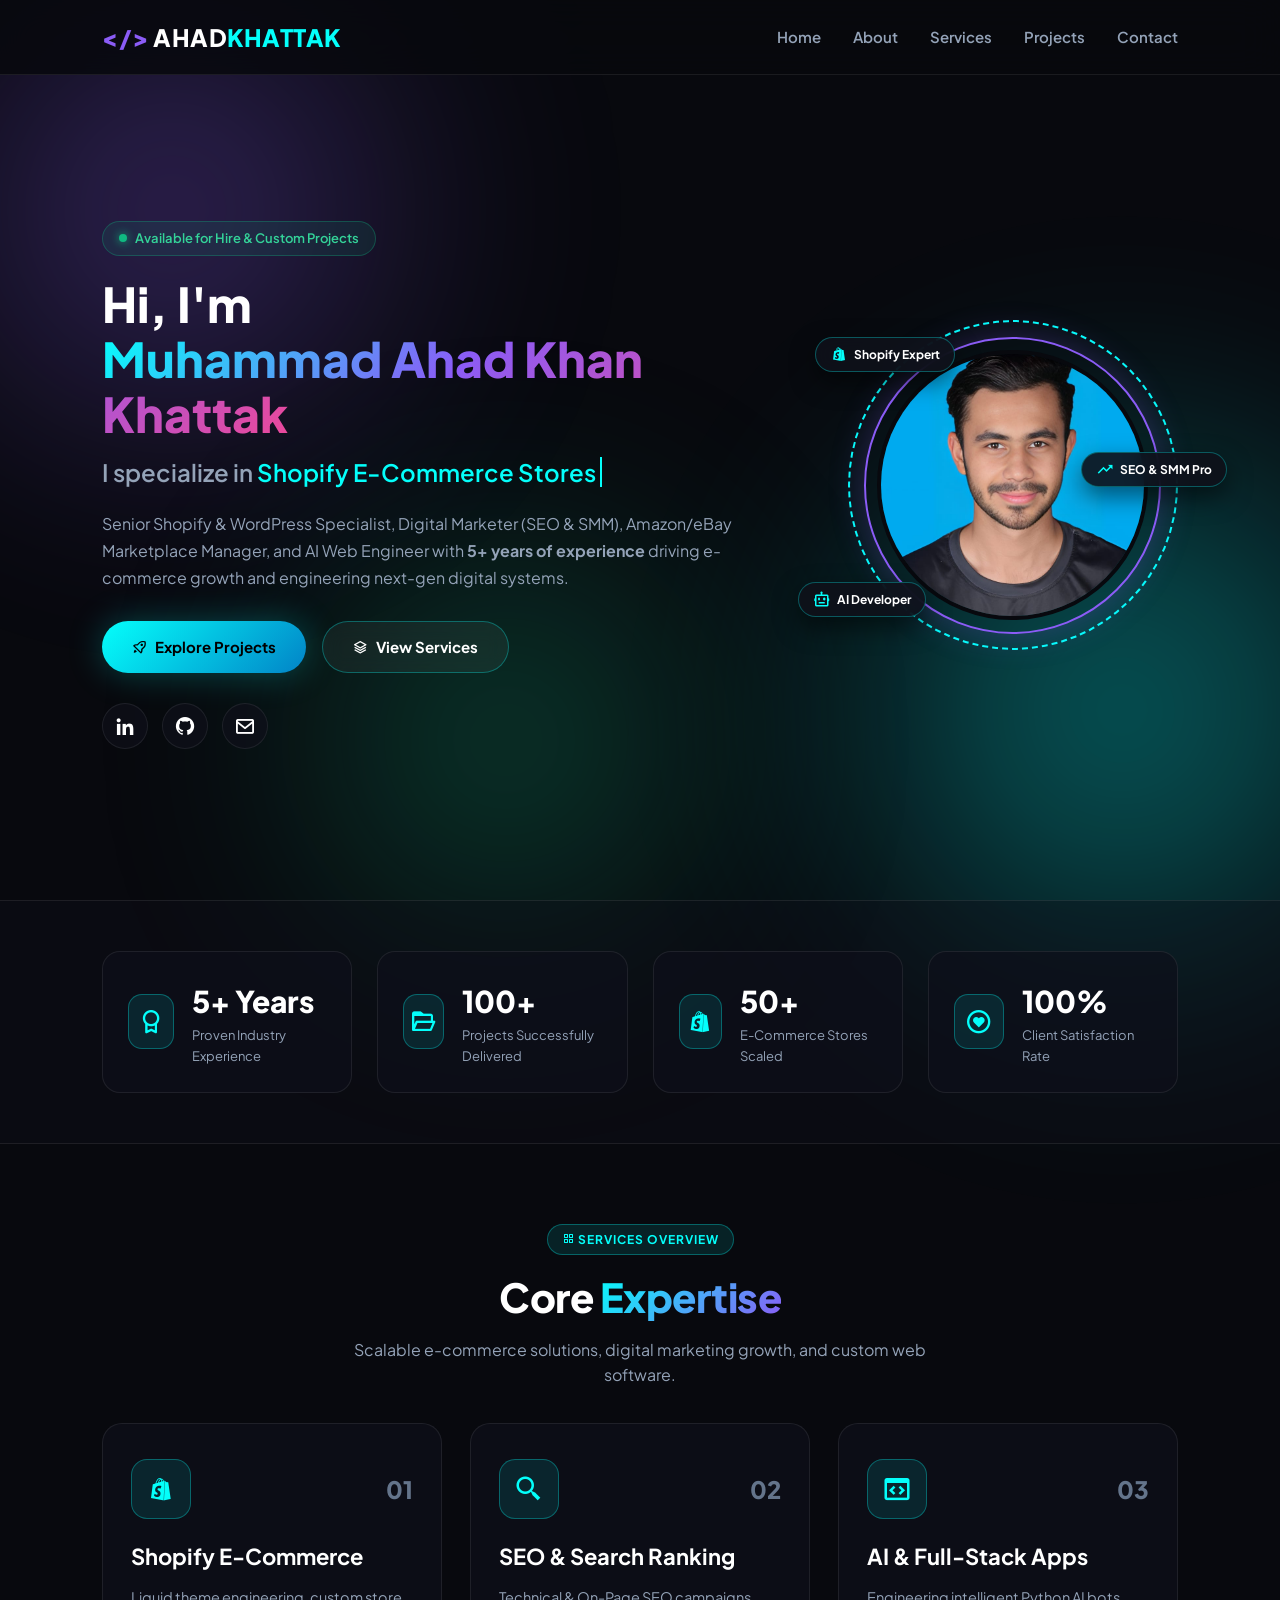
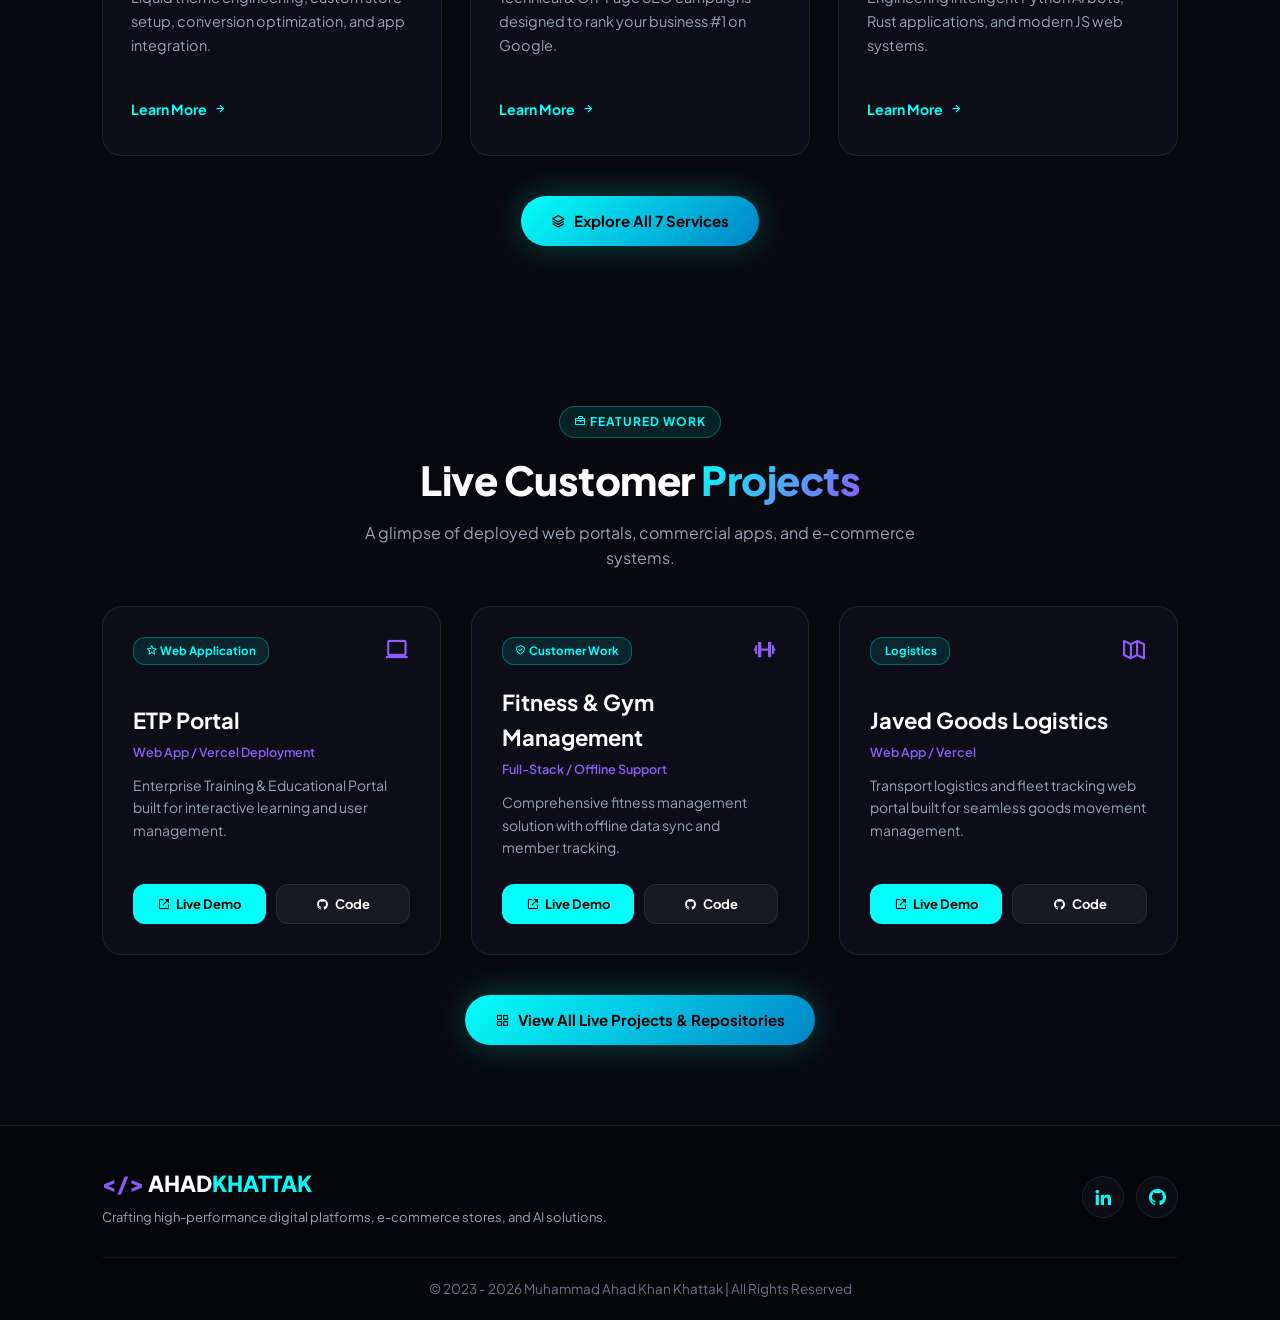
==== commit 9e3c4fd0: "Convert portfolio into multi-page web app with Home, About, Services, Projects, and Contact pages" ====
--- a/index.html
+++ b/index.html
@@ -21,18 +21,16 @@
 
     <!-- Header / Navbar -->
     <header class="header">
-        <a href="#home" class="logo">
+        <a href="index.html" class="logo">
             <span class="logo-accent">&lt;/&gt;</span> AHAD<span class="logo-highlight">KHATTAK</span>
         </a>
         <i class="bx bx-menu" id="menu-icon"></i>
         <nav class="navbar">
-            <a href="#home" class="active">Home</a>
-            <a href="#about">About</a>
-            <a href="#services">Services</a>
-            <a href="#skills">Tech Stack</a>
-            <a href="#projects">Projects</a>
-            <a href="#testimonials">Reviews</a>
-            <a href="#contact">Contact</a>
+            <a href="index.html" class="active">Home</a>
+            <a href="about.html">About</a>
+            <a href="services.html">Services</a>
+            <a href="projects.html">Projects</a>
+            <a href="contact.html">Contact</a>
         </nav>
     </header>
 
@@ -52,14 +50,14 @@
             </p>
             
             <div class="hero-btns">
-                <a href="#projects" class="btn btn-glow"><i class='bx bx-rocket'></i> Explore Live Projects</a>
-                <a href="#contact" class="btn btn-glass"><i class='bx bx-chat'></i> Hire Me</a>
+                <a href="projects.html" class="btn btn-glow"><i class='bx bx-rocket'></i> Explore Projects</a>
+                <a href="services.html" class="btn btn-glass"><i class='bx bx-layer'></i> View Services</a>
             </div>
 
             <div class="social-icons">
                 <a href="https://www.linkedin.com/in/muhammad-ahad-khan-khattak-358361247" target="_blank" title="LinkedIn"><i class='bx bxl-linkedin'></i></a>
                 <a href="https://github.com/AHADKHATTAK1" target="_blank" title="GitHub"><i class='bx bxl-github'></i></a>
-                <a href="mailto:contact@ahadkhattak.com" title="Email Direct"><i class='bx bx-envelope'></i></a>
+                <a href="contact.html" title="Contact Form"><i class='bx bx-envelope'></i></a>
             </div>
         </div>
 
@@ -87,237 +85,86 @@
             <div class="stat-card">
                 <div class="stat-icon"><i class='bx bx-award'></i></div>
                 <div class="stat-info">
-                    <h3 class="counter" data-target="5">5+ Years</h3>
+                    <h3 class="counter">5+ Years</h3>
                     <p>Proven Industry Experience</p>
                 </div>
             </div>
             <div class="stat-card">
                 <div class="stat-icon"><i class='bx bx-folder-open'></i></div>
                 <div class="stat-info">
-                    <h3 class="counter" data-target="100">100+</h3>
+                    <h3 class="counter">100+</h3>
                     <p>Projects Successfully Delivered</p>
                 </div>
             </div>
             <div class="stat-card">
                 <div class="stat-icon"><i class='bx bxl-shopify'></i></div>
                 <div class="stat-info">
-                    <h3 class="counter" data-target="50">50+</h3>
+                    <h3 class="counter">50+</h3>
                     <p>E-Commerce Stores Scaled</p>
                 </div>
             </div>
             <div class="stat-card">
                 <div class="stat-icon"><i class='bx bx-heart-circle'></i></div>
                 <div class="stat-info">
-                    <h3 class="counter" data-target="100">100%</h3>
+                    <h3 class="counter">100%</h3>
                     <p>Client Satisfaction Rate</p>
                 </div>
             </div>
         </div>
     </section>
 
-    <!-- About Me Section -->
-    <section class="about" id="about">
-        <div class="about-glass-wrapper">
-            <div class="about-img">
-                <img src="my pic.jpeg" alt="Muhammad Ahad Khan Khattak">
-                <div class="experience-ribbon">
-                    <span>2023 - 2026</span>
-                    <small>Official Portfolio Reserve</small>
-                </div>
-            </div>
-            <div class="about-content">
-                <span class="section-tag"><i class='bx bx-user'></i> BIOGRAPHY</span>
-                <h2 class="heading text-left">Empowering Brands with <span>Innovation & AI</span></h2>
-                <p class="about-intro">
-                    Hello! I’m <strong>Muhammad Ahad Khan Khattak</strong>, a seasoned Shopify expert, digital marketer, and software entrepreneur. My journey began with transforming online retail experiences through custom Shopify, WordPress, Amazon, and eBay platforms, and has expanded into engineering modern HTML5/CSS3 web apps and AI-driven applications with over 5+ years of hands-on experience.
-                </p>
-                <p>
-                    I bridge the gap between creative web design, technical search engine optimization (SEO), targeted social media advertising (SMM), and artificial intelligence. Whether you need a high-converting store, #1 Google rankings, or custom web software, I build solutions tailored for measurable ROI.
-                </p>
-                
-                <div class="about-key-highlights">
-                    <div class="highlight-item">
-                        <i class='bx bx-check-circle'></i> <span>Shopify Liquid & Theme Specialist</span>
-                    </div>
-                    <div class="highlight-item">
-                        <i class='bx bx-check-circle'></i> <span>WordPress & WooCommerce Engineering</span>
-                    </div>
-                    <div class="highlight-item">
-                        <i class='bx bx-check-circle'></i> <span>Full-Funnel SEO & Social Media Growth</span>
-                    </div>
-                    <div class="highlight-item">
-                        <i class='bx bx-check-circle'></i> <span>Amazon & eBay Storefront Management</span>
-                    </div>
-                </div>
-
-                <div class="about-actions">
-                    <a href="https://github.com/AHADKHATTAK1" target="_blank" class="btn btn-glow"><i class='bx bxl-github'></i> Visit GitHub Profile</a>
-                    <a href="#contact" class="btn btn-glass"><i class='bx bx-envelope'></i> Schedule Consultation</a>
-                </div>
-            </div>
-        </div>
-    </section>
-
-    <!-- Services Section -->
-    <section class="services" id="services">
-        <span class="section-tag center"><i class='bx bx-grid-alt'></i> WHAT I DO</span>
-        <h2 class="heading">My Professional <span>Services</span></h2>
-        <p class="section-subtitle">Comprehensive E-Commerce, Marketing & Full-Stack Development Solutions engineered for maximum growth.</p>
-        
+    <!-- Quick Services Preview -->
+    <section class="services-preview">
+        <span class="section-tag center"><i class='bx bx-grid-alt'></i> SERVICES OVERVIEW</span>
+        <h2 class="heading">Core <span>Expertise</span></h2>
+        <p class="section-subtitle">Scalable e-commerce solutions, digital marketing growth, and custom web software.</p>
+
         <div class="services-container">
-            <!-- Service 1 -->
             <div class="service-card">
                 <div class="service-header">
                     <div class="service-icon"><i class='bx bxl-shopify'></i></div>
                     <span class="service-number">01</span>
                 </div>
-                <h3>Shopify Store Engineering</h3>
-                <p>Custom Shopify theme development, Liquid coding, app integrations, speed optimization, and high-converting checkout flows.</p>
-                <div class="service-tags">
-                    <span>Liquid</span><span>Shopify Plus</span><span>CRO</span>
-                </div>
-            </div>
-
-            <!-- Service 2 -->
-            <div class="service-card">
-                <div class="service-header">
-                    <div class="service-icon"><i class='bx bxl-wordpress'></i></div>
-                    <span class="service-number">02</span>
-                </div>
-                <h3>WordPress & WooCommerce</h3>
-                <p>Custom WordPress website development, Elementor Pro layouts, WooCommerce stores, security hardening, and database tuning.</p>
-                <div class="service-tags">
-                    <span>WordPress</span><span>WooCommerce</span><span>Elementor</span>
-                </div>
-            </div>
-
-            <!-- Service 3 -->
+                <h3>Shopify E-Commerce</h3>
+                <p>Liquid theme engineering, custom store setup, conversion optimization, and app integration.</p>
+                <a href="services.html" class="service-link">Learn More <i class='bx bx-right-arrow-alt'></i></a>
+            </div>
+
             <div class="service-card">
                 <div class="service-header">
                     <div class="service-icon"><i class='bx bx-search-alt-2'></i></div>
-                    <span class="service-number">03</span>
-                </div>
-                <h3>Search Engine Optimization (SEO)</h3>
-                <p>On-Page & Technical SEO, Schema structured data, speed optimization, keyword strategies, and Google Page 1 ranking campaigns.</p>
-                <div class="service-tags">
-                    <span>On-Page SEO</span><span>Technical SEO</span><span>Rank #1</span>
-                </div>
-            </div>
-
-            <!-- Service 4 -->
-            <div class="service-card">
-                <div class="service-header">
-                    <div class="service-icon"><i class='bx bx-share-alt'></i></div>
-                    <span class="service-number">04</span>
-                </div>
-                <h3>Social Media Marketing (SMM)</h3>
-                <p>Data-driven Meta Ads (Facebook & Instagram), content strategy, retargeting funnels, and organic brand growth campaigns.</p>
-                <div class="service-tags">
-                    <span>Meta Ads</span><span>Instagram</span><span>Brand Growth</span>
-                </div>
-            </div>
-
-            <!-- Service 5 -->
-            <div class="service-card">
-                <div class="service-header">
-                    <div class="service-icon"><i class='bx bxl-amazon'></i></div>
-                    <span class="service-number">05</span>
-                </div>
-                <h3>Amazon Store & Listing SEO</h3>
-                <p>Product listing creation, title & bullet SEO, A+ Content design, FBA/FBM account management, and competitor research.</p>
-                <div class="service-tags">
-                    <span>Amazon FBA</span><span>Listing SEO</span><span>A+ Content</span>
-                </div>
-            </div>
-
-            <!-- Service 6 -->
-            <div class="service-card">
-                <div class="service-header">
-                    <div class="service-icon"><i class='bx bx-shopping-bag'></i></div>
-                    <span class="service-number">06</span>
-                </div>
-                <h3>eBay Store & Listing Optimization</h3>
-                <p>Custom eBay storefront styling, bulk item listings, keyword-optimized titles, and inventory management for higher sales.</p>
-                <div class="service-tags">
-                    <span>eBay Store</span><span>Bulk Listings</span><span>Sales Boost</span>
-                </div>
-            </div>
-
-            <!-- Service 7 -->
+                    <span class="service-number">02</span>
+                </div>
+                <h3>SEO & Search Ranking</h3>
+                <p>Technical & On-Page SEO campaigns designed to rank your business #1 on Google.</p>
+                <a href="services.html" class="service-link">Learn More <i class='bx bx-right-arrow-alt'></i></a>
+            </div>
+
             <div class="service-card">
                 <div class="service-header">
                     <div class="service-icon"><i class='bx bx-code-block'></i></div>
-                    <span class="service-number">07</span>
-                </div>
-                <h3>AI & Web App Development</h3>
-                <p>Engineering modern web apps with HTML5, CSS3, JS/TS, Python AI trading bots, and offline Progressive Web Apps (PWA).</p>
-                <div class="service-tags">
-                    <span>JavaScript</span><span>Python AI</span><span>Rust</span>
-                </div>
-            </div>
-        </div>
-    </section>
-
-    <!-- Skills Radar / Tech Stack Section -->
-    <section class="skills" id="skills">
-        <span class="section-tag center"><i class='bx bx-code-alt'></i> TECH STACK</span>
-        <h2 class="heading">Technologies & <span>Skills</span></h2>
-        <p class="section-subtitle">Tools and frameworks I leverage to deliver modern digital experiences.</p>
+                    <span class="service-number">03</span>
+                </div>
+                <h3>AI & Full-Stack Apps</h3>
+                <p>Engineering intelligent Python AI bots, Rust applications, and modern JS web systems.</p>
+                <a href="services.html" class="service-link">Learn More <i class='bx bx-right-arrow-alt'></i></a>
+            </div>
+        </div>
         
-        <div class="skills-wrapper">
-            <div class="skill-category">
-                <h4><i class='bx bx-cart'></i> E-Commerce & Marketplaces</h4>
-                <div class="skill-chips">
-                    <span class="chip"><i class='bx bxl-shopify'></i> Shopify</span>
-                    <span class="chip"><i class='bx bxl-wordpress'></i> WordPress</span>
-                    <span class="chip"><i class='bx bx-store'></i> WooCommerce</span>
-                    <span class="chip"><i class='bx bxl-amazon'></i> Amazon FBA</span>
-                    <span class="chip"><i class='bx bx-shopping-bag'></i> eBay Store</span>
-                </div>
-            </div>
-
-            <div class="skill-category">
-                <h4><i class='bx bx-code'></i> Web Development & AI</h4>
-                <div class="skill-chips">
-                    <span class="chip"><i class='bx bxl-html5'></i> HTML5</span>
-                    <span class="chip"><i class='bx bxl-css3'></i> CSS3</span>
-                    <span class="chip"><i class='bx bxl-javascript'></i> JavaScript</span>
-                    <span class="chip"><i class='bx bxl-typescript'></i> TypeScript</span>
-                    <span class="chip"><i class='bx bxl-python'></i> Python AI</span>
-                    <span class="chip"><i class='bx bx-cube'></i> Rust</span>
-                </div>
-            </div>
-
-            <div class="skill-category">
-                <h4><i class='bx bx-bar-chart-alt-2'></i> Digital Marketing</h4>
-                <div class="skill-chips">
-                    <span class="chip"><i class='bx bx-search-alt'></i> On-Page SEO</span>
-                    <span class="chip"><i class='bx bx-cog'></i> Technical SEO</span>
-                    <span class="chip"><i class='bx bxl-facebook-square'></i> Meta Ads</span>
-                    <span class="chip"><i class='bx bxl-instagram'></i> Social Marketing</span>
-                    <span class="chip"><i class='bx bx-target-lock'></i> CRO & Analytics</span>
-                </div>
-            </div>
-        </div>
-    </section>
-
-    <!-- Projects Section -->
-    <section class="projects" id="projects">
-        <span class="section-tag center"><i class='bx bx-briefcase'></i> PORTFOLIO</span>
-        <h2 class="heading">Featured <span>Projects</span></h2>
-        <p class="section-subtitle">Explore live customer applications, e-commerce stores, and AI implementations built since 2023.</p>
-
-        <!-- Project Filter Buttons -->
-        <div class="project-filters">
-            <button class="filter-btn active" data-filter="all">All Projects</button>
-            <button class="filter-btn" data-filter="web">Web & Live Apps</button>
-            <button class="filter-btn" data-filter="ai">AI & Systems</button>
-            <button class="filter-btn" data-filter="commercial">Commercial & POS</button>
-        </div>
-        
+        <div class="cta-center">
+            <a href="services.html" class="btn btn-glow"><i class='bx bx-layer'></i> Explore All 7 Services</a>
+        </div>
+    </section>
+
+    <!-- Featured Projects Preview -->
+    <section class="projects-preview">
+        <span class="section-tag center"><i class='bx bx-briefcase'></i> FEATURED WORK</span>
+        <h2 class="heading">Live Customer <span>Projects</span></h2>
+        <p class="section-subtitle">A glimpse of deployed web portals, commercial apps, and e-commerce systems.</p>
+
         <div class="projects-grid">
             <!-- Project 1: ETP Portal -->
-            <div class="project-card" data-category="web">
+            <div class="project-card">
                 <div class="project-card-header">
                     <span class="project-badge"><i class='bx bx-star'></i> Web Application</span>
                     <div class="project-icon-top"><i class='bx bx-laptop'></i></div>
@@ -325,7 +172,7 @@
                 <div class="project-body">
                     <h4>ETP Portal</h4>
                     <span class="project-subtext">Web App / Vercel Deployment</span>
-                    <p>Enterprise Training & Educational Portal built for interactive course delivery and user management.</p>
+                    <p>Enterprise Training & Educational Portal built for interactive learning and user management.</p>
                 </div>
                 <div class="project-footer">
                     <a href="https://etp-xi.vercel.app" target="_blank" class="btn-project primary"><i class='bx bx-link-external'></i> Live Demo</a>
@@ -334,7 +181,7 @@
             </div>
 
             <!-- Project 2: Fitness & Gym Management -->
-            <div class="project-card" data-category="web">
+            <div class="project-card">
                 <div class="project-card-header">
                     <span class="project-badge"><i class='bx bx-check-shield'></i> Customer Work</span>
                     <div class="project-icon-top"><i class='bx bx-dumbbell'></i></div>
@@ -342,7 +189,7 @@
                 <div class="project-body">
                     <h4>Fitness & Gym Management</h4>
                     <span class="project-subtext">Full-Stack / Offline Support</span>
-                    <p>Comprehensive fitness management solution with offline data sync, member tracking, and reports.</p>
+                    <p>Comprehensive fitness management solution with offline data sync and member tracking.</p>
                 </div>
                 <div class="project-footer">
                     <a href="https://gym-offline.vercel.app" target="_blank" class="btn-project primary"><i class='bx bx-link-external'></i> Live Demo</a>
@@ -350,24 +197,8 @@
                 </div>
             </div>
 
-            <!-- Project 3: Masjid Website -->
-            <div class="project-card" data-category="web">
-                <div class="project-card-header">
-                    <span class="project-badge"><i class='bx bx-heart'></i> Community</span>
-                    <div class="project-icon-top"><i class='bx bx-building-house'></i></div>
-                </div>
-                <div class="project-body">
-                    <h4>Masjid Website (Haji Barkat)</h4>
-                    <span class="project-subtext">HTML5 / CSS3 / JavaScript</span>
-                    <p>Official community portal for Masjid and Haji Barkat welfare initiatives, prayer schedules, and updates.</p>
-                </div>
-                <div class="project-footer">
-                    <a href="https://github.com/AHADKHATTAK1/masjid-website" target="_blank" class="btn-project primary"><i class='bx bxl-github'></i> GitHub Repo</a>
-                </div>
-            </div>
-
-            <!-- Project 4: Javed Goods Logistics -->
-            <div class="project-card" data-category="commercial">
+            <!-- Project 3: Javed Goods Logistics -->
+            <div class="project-card">
                 <div class="project-card-header">
                     <span class="project-badge"><i class='bx bx-truck'></i> Logistics</span>
                     <div class="project-icon-top"><i class='bx bx-map-alt'></i></div>
@@ -382,172 +213,10 @@
                     <a href="https://github.com/AHADKHATTAK1/javed-goods" target="_blank" class="btn-project secondary"><i class='bx bxl-github'></i> Code</a>
                 </div>
             </div>
-
-            <!-- Project 5: POS System -->
-            <div class="project-card" data-category="commercial">
-                <div class="project-card-header">
-                    <span class="project-badge"><i class='bx bx-store-alt'></i> Commercial</span>
-                    <div class="project-icon-top"><i class='bx bx-receipt'></i></div>
-                </div>
-                <div class="project-body">
-                    <h4>POS System (Point of Sale)</h4>
-                    <span class="project-subtext">Web App / Vercel</span>
-                    <p>Retail Point of Sale software for real-time inventory management, sales reports, and receipt billing.</p>
-                </div>
-                <div class="project-footer">
-                    <a href="https://pos2-mu.vercel.app" target="_blank" class="btn-project primary"><i class='bx bx-link-external'></i> Live Demo</a>
-                    <a href="https://github.com/AHADKHATTAK1/pos2" target="_blank" class="btn-project secondary"><i class='bx bxl-github'></i> Code</a>
-                </div>
-            </div>
-
-            <!-- Project 6: CardInfo Web App -->
-            <div class="project-card" data-category="web">
-                <div class="project-card-header">
-                    <span class="project-badge"><i class='bx bx-credit-card'></i> Web App</span>
-                    <div class="project-icon-top"><i class='bx bx-wallet'></i></div>
-                </div>
-                <div class="project-body">
-                    <h4>CardInfo Web App</h4>
-                    <span class="project-subtext">JavaScript / HTML / Vercel</span>
-                    <p>Modern card detail verification and interactive financial information interface.</p>
-                </div>
-                <div class="project-footer">
-                    <a href="https://cardinfo-phi.vercel.app" target="_blank" class="btn-project primary"><i class='bx bx-link-external'></i> Live Demo</a>
-                    <a href="https://github.com/AHADKHATTAK1/cardinfo" target="_blank" class="btn-project secondary"><i class='bx bxl-github'></i> Code</a>
-                </div>
-            </div>
-
-            <!-- Project 7: Trading AI Bot -->
-            <div class="project-card" data-category="ai">
-                <div class="project-card-header">
-                    <span class="project-badge"><i class='bx bx-bot'></i> AI Engine</span>
-                    <div class="project-icon-top"><i class='bx bx-line-chart'></i></div>
-                </div>
-                <div class="project-body">
-                    <h4>Trading AI Bot</h4>
-                    <span class="project-subtext">Python / Predictive AI</span>
-                    <p>Automated market analysis trading bot incorporating predictive AI models and real-time execution.</p>
-                </div>
-                <div class="project-footer">
-                    <a href="https://github.com/AHADKHATTAK1/trading-ai-bot" target="_blank" class="btn-project primary"><i class='bx bxl-github'></i> GitHub Repo</a>
-                </div>
-            </div>
-
-            <!-- Project 8: Blockchain Engine -->
-            <div class="project-card" data-category="ai">
-                <div class="project-card-header">
-                    <span class="project-badge"><i class='bx bx-cube'></i> Systems</span>
-                    <div class="project-icon-top"><i class='bx bx-shield-alt-2'></i></div>
-                </div>
-                <div class="project-body">
-                    <h4>Rust Blockchain Engine</h4>
-                    <span class="project-subtext">Rust / Cryptography</span>
-                    <p>Custom decentralized blockchain engine implemented in Rust with cryptographic hashing.</p>
-                </div>
-                <div class="project-footer">
-                    <a href="https://github.com/AHADKHATTAK1/blockchain" target="_blank" class="btn-project primary"><i class='bx bxl-github'></i> GitHub Repo</a>
-                </div>
-            </div>
-        </div>
-
-        <div class="projects-cta">
-            <a href="https://github.com/AHADKHATTAK1?tab=repositories" target="_blank" class="btn btn-glow"><i class='bx bxl-github'></i> View All 35+ GitHub Repositories</a>
-        </div>
-    </section>
-
-    <!-- Client Reviews / Customer Showcase Section -->
-    <section class="testimonials" id="testimonials">
-        <span class="section-tag center"><i class='bx bx-star'></i> TESTIMONIALS</span>
-        <h2 class="heading">Client <span>Reviews & Feedback</span></h2>
-        <p class="section-subtitle">Real feedback from Shopify, WordPress, SEO, SMM, and Web Application clients.</p>
-        
-        <div class="testimonials-grid">
-            <div class="testimonial-card">
-                <div class="quote-icon"><i class='bx bxs-quote-left'></i></div>
-                <div class="stars">
-                    <i class='bx bxs-star'></i><i class='bx bxs-star'></i><i class='bx bxs-star'></i><i class='bx bxs-star'></i><i class='bx bxs-star'></i>
-                </div>
-                <p class="review-text">"Muhammad Ahad transformed our online store with custom Shopify Liquid themes. His attention to detail, speed, and design aesthetics are top notch!"</p>
-                <div class="client-profile">
-                    <div class="client-avatar">E</div>
-                    <div class="client-details">
-                        <h4>E-Commerce Brand Owner</h4>
-                        <span>Shopify & SEO Project</span>
-                    </div>
-                </div>
-            </div>
-
-            <div class="testimonial-card">
-                <div class="quote-icon"><i class='bx bxs-quote-left'></i></div>
-                <div class="stars">
-                    <i class='bx bxs-star'></i><i class='bx bxs-star'></i><i class='bx bxs-star'></i><i class='bx bxs-star'></i><i class='bx bxs-star'></i>
-                </div>
-                <p class="review-text">"The Fitness & Gym Management offline web app built by Ahad exceeded our expectations. Extremely fast, reliable, and user friendly!"</p>
-                <div class="client-profile">
-                    <div class="client-avatar">G</div>
-                    <div class="client-details">
-                        <h4>Gym & Fitness Director</h4>
-                        <span>Gym Management System</span>
-                    </div>
-                </div>
-            </div>
-
-            <div class="testimonial-card">
-                <div class="quote-icon"><i class='bx bxs-quote-left'></i></div>
-                <div class="stars">
-                    <i class='bx bxs-star'></i><i class='bx bxs-star'></i><i class='bx bxs-star'></i><i class='bx bxs-star'></i><i class='bx bxs-star'></i>
-                </div>
-                <p class="review-text">"Our Amazon & eBay product listings saw a 3x boost in sales after Ahad optimized our SEO titles and storefront. Highly recommended!"</p>
-                <div class="client-profile">
-                    <div class="client-avatar">A</div>
-                    <div class="client-details">
-                        <h4>Amazon & eBay Seller</h4>
-                        <span>Listing SEO & Store Design</span>
-                    </div>
-                </div>
-            </div>
-        </div>
-    </section>
-
-    <!-- Contact Section -->
-    <section class="contact" id="contact">
-        <div class="contact-glass-wrapper">
-            <span class="section-tag center"><i class='bx bx-envelope'></i> GET IN TOUCH</span>
-            <h2 class="heading">Let's Build Something <span>Extraordinary</span></h2>
-            <p class="section-subtitle">Have a project in mind or need expert Shopify, SEO, SMM, or Web Development services?</p>
-            
-            <form action="https://api.web3forms.com/submit" method="POST" class="contact-form">
-                <div class="input-grid">
-                    <div class="input-group">
-                        <input type="text" name="name" id="name" required placeholder=" ">
-                        <label for="name"><i class='bx bx-user'></i> Full Name</label>
-                    </div>
-                    <div class="input-group">
-                        <input type="email" name="email" id="email" required placeholder=" ">
-                        <label for="email"><i class='bx bx-envelope'></i> Email Address</label>
-                    </div>
-                </div>
-                
-                <input type="hidden" name="access_key" value="ec3177b1-3a6c-4d7e-9b32-5d4ea37aeab4">
-
-                <div class="input-grid">
-                    <div class="input-group">
-                        <input type="tel" name="phone" id="phone" required placeholder=" ">
-                        <label for="phone"><i class='bx bx-phone'></i> Phone Number</label>
-                    </div>
-                    <div class="input-group">
-                        <input type="text" name="subject" id="subject" required placeholder=" ">
-                        <label for="subject"><i class='bx bx-bookmark-alt'></i> Subject</label>
-                    </div>
-                </div>
-
-                <div class="input-group textarea-group">
-                    <textarea name="message" id="message" required placeholder=" "></textarea>
-                    <label for="message"><i class='bx bx-message-detail'></i> Project Details & Requirements...</label>
-                </div>
-
-                <button type="submit" class="btn btn-glow submit-btn"><i class='bx bx-send'></i> Send Message</button>
-            </form>
+        </div>
+
+        <div class="cta-center">
+            <a href="projects.html" class="btn btn-glow"><i class='bx bx-grid-alt'></i> View All Live Projects & Repositories</a>
         </div>
     </section>
 
--- a/style.css
+++ b/style.css
@@ -1107,7 +1107,236 @@
     color: var(--text-dim);
 }
 
-/* Scroll To Top Button */
+/* Multi-Page Specific Styles */
+.page-banner {
+    padding: 14rem 8% 4rem 8%;
+    text-align: center;
+    background: rgba(15, 17, 26, 0.4);
+    border-bottom: 1px solid var(--border-glass);
+}
+
+.about-page, .services-page, .projects-page, .contact-page {
+    padding: 7rem 8%;
+}
+
+.services-preview, .projects-preview {
+    padding: 8rem 8%;
+}
+
+.cta-center {
+    text-align: center;
+    margin-top: 4rem;
+}
+
+.service-link {
+    display: inline-flex;
+    align-items: center;
+    gap: 0.6rem;
+    font-size: 1.4rem;
+    font-weight: 700;
+    color: var(--cyan-glow);
+    margin-top: 1.5rem;
+    transition: 0.3s ease;
+}
+
+.service-link:hover {
+    color: #ffffff;
+    transform: translateX(5px);
+}
+
+.cta-banner {
+    margin-top: 6rem;
+    background: linear-gradient(135deg, rgba(4, 255, 251, 0.15), rgba(139, 92, 246, 0.15));
+    border: 1px solid var(--border-cyan);
+    border-radius: 2.5rem;
+    padding: 4rem 5%;
+    display: flex;
+    justify-content: space-between;
+    align-items: center;
+    gap: 3rem;
+    flex-wrap: wrap;
+    backdrop-filter: blur(20px);
+}
+
+.cta-content h2 {
+    font-size: 2.8rem;
+    font-weight: 800;
+    margin-bottom: 0.8rem;
+}
+
+.cta-content p {
+    font-size: 1.5rem;
+    color: var(--text-slate);
+}
+
+/* Timeline & Milestones */
+.milestones {
+    padding: 8rem 8%;
+    background: rgba(15, 17, 26, 0.3);
+}
+
+.timeline-container {
+    max-width: 800px;
+    margin: 4rem auto 0 auto;
+    position: relative;
+    padding-left: 3rem;
+    border-left: 2px solid var(--border-cyan);
+}
+
+.timeline-item {
+    position: relative;
+    margin-bottom: 4rem;
+}
+
+.timeline-item:last-child {
+    margin-bottom: 0;
+}
+
+.timeline-dot {
+    position: absolute;
+    left: -3.7rem;
+    top: 0;
+    width: 1.6rem;
+    height: 1.6rem;
+    border-radius: 50%;
+    background: var(--cyan-glow);
+    box-shadow: var(--glow-shadow);
+}
+
+.timeline-content {
+    background: var(--bg-card);
+    border: 1px solid var(--border-glass);
+    border-radius: 1.8rem;
+    padding: 2.5rem;
+    backdrop-filter: blur(15px);
+}
+
+.timeline-date {
+    display: inline-block;
+    padding: 0.3rem 1rem;
+    background: rgba(139, 92, 246, 0.2);
+    border-radius: 1rem;
+    font-size: 1.2rem;
+    font-weight: 700;
+    color: var(--purple-glow);
+    margin-bottom: 1rem;
+}
+
+.timeline-content h3 {
+    font-size: 2rem;
+    font-weight: 700;
+    margin-bottom: 0.8rem;
+}
+
+.timeline-content p {
+    font-size: 1.4rem;
+    color: var(--text-slate);
+}
+
+/* Contact Grid & Info Cards */
+.contact-grid-container {
+    display: grid;
+    grid-template-columns: 1fr 1.6fr;
+    gap: 4rem;
+    max-width: 1100px;
+    margin: auto;
+}
+
+.contact-info-wrapper {
+    display: flex;
+    flex-direction: column;
+    gap: 2rem;
+}
+
+.info-card {
+    background: var(--bg-card);
+    border: 1px solid var(--border-glass);
+    border-radius: 1.8rem;
+    padding: 2.2rem;
+    display: flex;
+    align-items: center;
+    gap: 1.8rem;
+    transition: 0.3s ease;
+}
+
+.info-card:hover {
+    border-color: var(--border-cyan);
+    transform: translateY(-4px);
+    box-shadow: var(--glow-shadow);
+}
+
+.info-icon {
+    display: flex;
+    justify-content: center;
+    align-items: center;
+    width: 5rem;
+    height: 5rem;
+    background: rgba(4, 255, 251, 0.1);
+    border: 1px solid var(--border-cyan);
+    border-radius: 1.4rem;
+    font-size: 2.6rem;
+    color: var(--cyan-glow);
+}
+
+.info-card h4 {
+    font-size: 1.6rem;
+    font-weight: 700;
+    margin-bottom: 0.3rem;
+}
+
+.info-card p, .info-card a {
+    font-size: 1.35rem;
+    color: var(--text-slate);
+}
+
+.info-card a:hover {
+    color: var(--cyan-glow);
+}
+
+/* FAQ Accordion */
+.faq-section {
+    padding: 8rem 8%;
+    background: rgba(15, 17, 26, 0.3);
+}
+
+.faq-container {
+    max-width: 850px;
+    margin: 4rem auto 0 auto;
+    display: flex;
+    flex-direction: column;
+    gap: 2rem;
+}
+
+.faq-card {
+    background: var(--bg-card);
+    border: 1px solid var(--border-glass);
+    border-radius: 1.8rem;
+    padding: 2.5rem;
+    backdrop-filter: blur(15px);
+    transition: 0.3s ease;
+}
+
+.faq-card:hover {
+    border-color: var(--border-cyan);
+}
+
+.faq-card h3 {
+    font-size: 1.8rem;
+    font-weight: 700;
+    color: var(--cyan-glow);
+    margin-bottom: 1rem;
+    display: flex;
+    align-items: center;
+    gap: 0.8rem;
+}
+
+.faq-card p {
+    font-size: 1.45rem;
+    color: var(--text-slate);
+    line-height: 1.6;
+}
+
+/* Responsive Styles */
 .scroll-to-top {
     position: fixed;
     bottom: 30px;
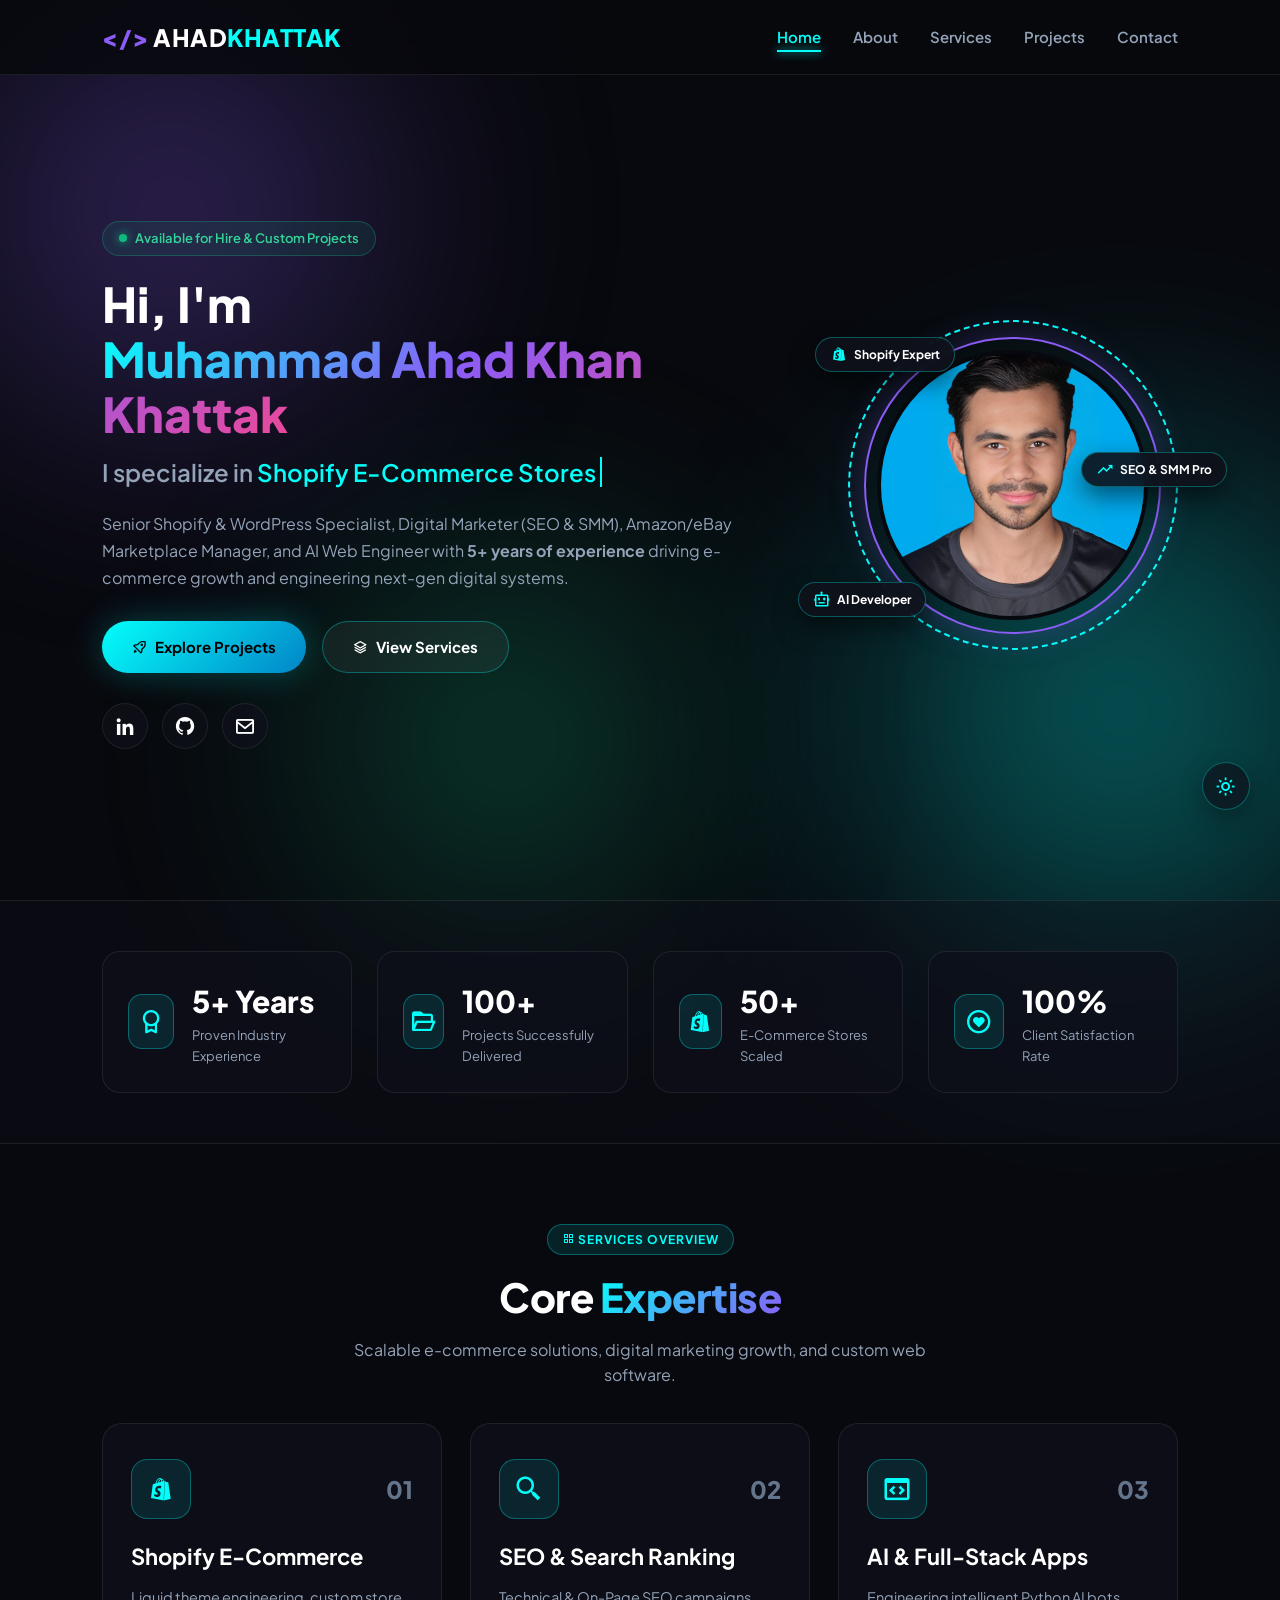
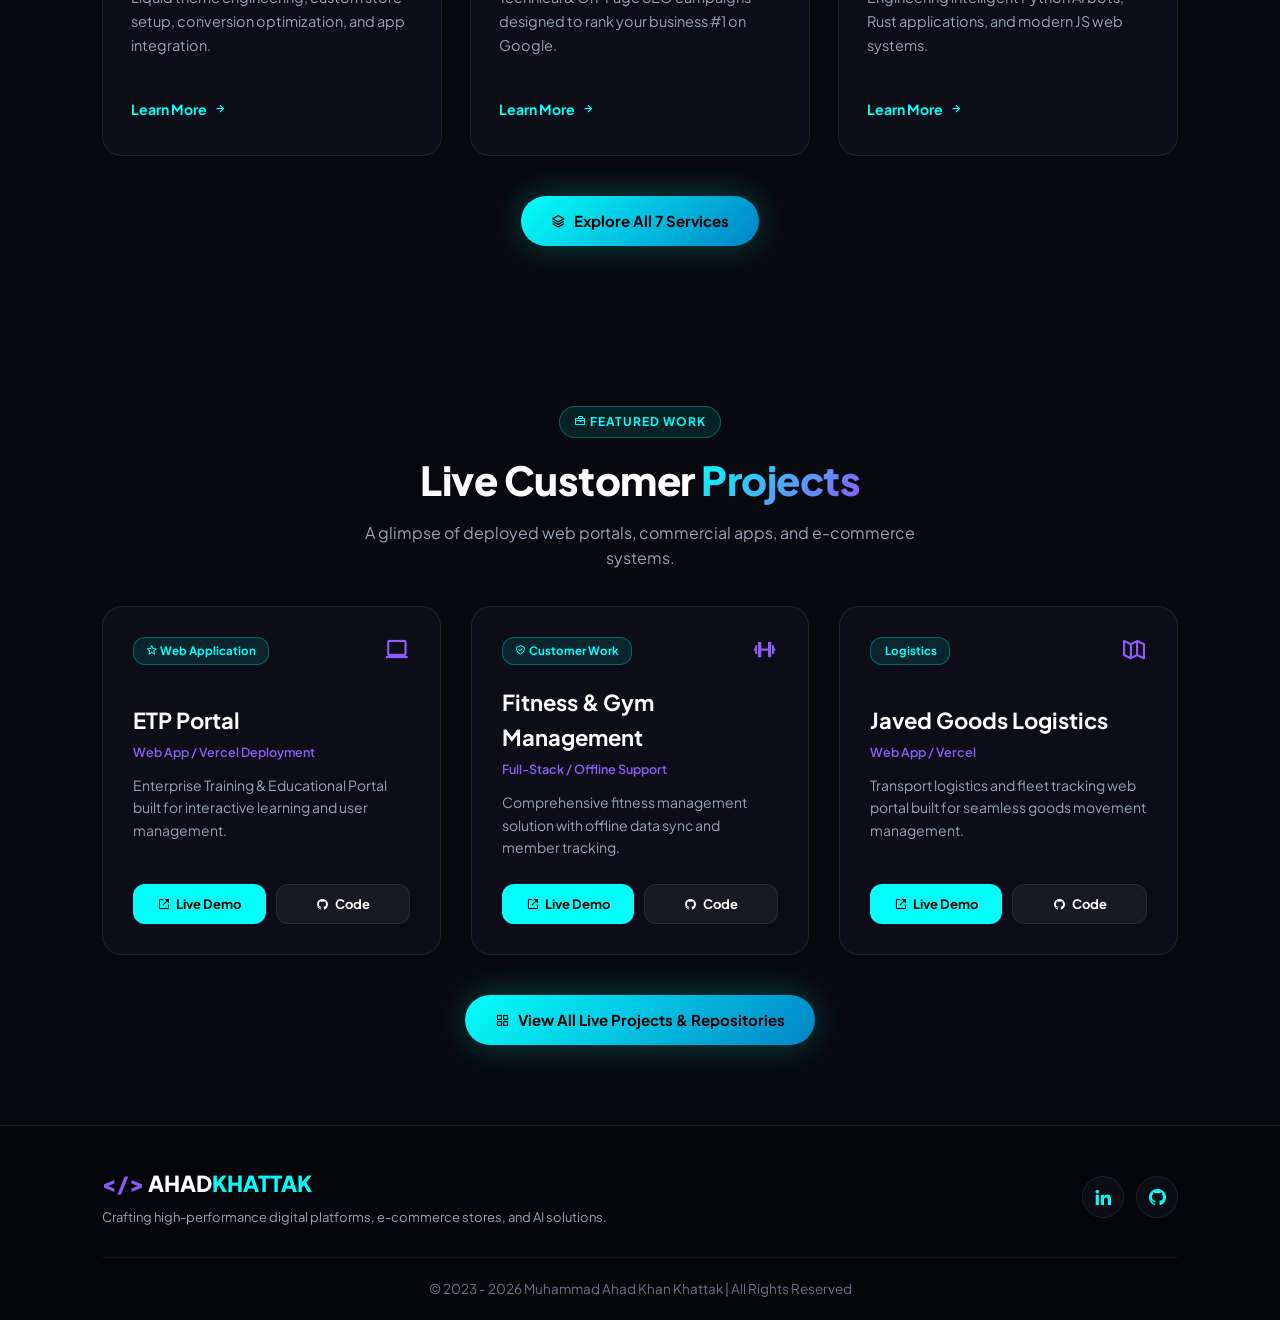
==== commit fabe1d1d: "Update official recipient email to info@etechprovider.co.uk across website and PHP script" ====
--- a/index.html
+++ b/index.html
@@ -57,7 +57,7 @@
             <div class="social-icons">
                 <a href="https://www.linkedin.com/in/muhammad-ahad-khan-khattak-358361247" target="_blank" title="LinkedIn"><i class='bx bxl-linkedin'></i></a>
                 <a href="https://github.com/AHADKHATTAK1" target="_blank" title="GitHub"><i class='bx bxl-github'></i></a>
-                <a href="contact.html" title="Contact Form"><i class='bx bx-envelope'></i></a>
+                <a href="mailto:info@etechprovider.co.uk" title="Email Direct"><i class='bx bx-envelope'></i></a>
             </div>
         </div>
 
--- a/style.css
+++ b/style.css
@@ -32,6 +32,49 @@
     --purple-shadow: 0 0 35px rgba(139, 92, 246, 0.25);
 }
 
+/* Light Mode Overrides */
+body.light-mode {
+    --bg-dark: #f8fafc;
+    --bg-card: rgba(255, 255, 255, 0.85);
+    --bg-card-hover: rgba(241, 245, 249, 0.95);
+    --text-white: #0f172a;
+    --text-slate: #475569;
+    --text-dim: #94a3b8;
+    --border-glass: rgba(0, 0, 0, 0.08);
+    --border-cyan: rgba(2, 132, 199, 0.4);
+    --cyan-glow: #0284c7;
+    --purple-glow: #7c3aed;
+    --glow-shadow: 0 10px 30px rgba(2, 132, 199, 0.15);
+}
+
+/* Floating Theme Toggle Button */
+.theme-toggle-btn {
+    position: fixed;
+    bottom: 90px;
+    right: 30px;
+    width: 48px;
+    height: 48px;
+    border-radius: 50%;
+    background: var(--bg-card);
+    border: 1px solid var(--border-cyan);
+    color: var(--cyan-glow);
+    font-size: 2.2rem;
+    cursor: pointer;
+    z-index: 1000;
+    backdrop-filter: blur(15px);
+    box-shadow: 0 10px 25px rgba(0,0,0,0.3);
+    transition: all 0.3s ease;
+    display: flex;
+    justify-content: center;
+    align-items: center;
+}
+
+.theme-toggle-btn:hover {
+    transform: scale(1.15) rotate(15deg);
+    background: var(--cyan-glow);
+    color: #000;
+}
+
 /* Base Document */
 html {
     font-size: 62.5%;
@@ -727,6 +770,38 @@
 .projects {
     padding: 9rem 8%;
     background: rgba(15, 17, 26, 0.3);
+}
+
+.search-bar-wrapper {
+    position: relative;
+    max-width: 600px;
+    margin: 0 auto 3rem auto;
+}
+
+.search-bar-wrapper i {
+    position: absolute;
+    top: 50%;
+    left: 2rem;
+    transform: translateY(-50%);
+    font-size: 2rem;
+    color: var(--cyan-glow);
+}
+
+.search-bar-wrapper input {
+    width: 100%;
+    padding: 1.4rem 2rem 1.4rem 5rem;
+    font-size: 1.45rem;
+    color: var(--text-white);
+    background: var(--bg-card);
+    border: 1px solid var(--border-glass);
+    border-radius: 3rem;
+    backdrop-filter: blur(15px);
+    transition: 0.3s ease;
+}
+
+.search-bar-wrapper input:focus {
+    border-color: var(--cyan-glow);
+    box-shadow: var(--glow-shadow);
 }
 
 .project-filters {
@@ -1360,17 +1435,21 @@
     background: #ffffff;
 }
 
-/* Responsive Styles */
+/* Comprehensive Mobile & Responsive Media Queries */
 @media (max-width: 1024px) {
     html { font-size: 55%; }
+    .header { padding: 1.8rem 5%; }
+    .home, .about, .services, .skills, .projects, .testimonials, .contact, .page-banner, .about-page, .services-page, .projects-page, .contact-page, .milestones, .faq-section {
+        padding-left: 5%;
+        padding-right: 5%;
+    }
     .about-glass-wrapper {
         flex-direction: column;
         text-align: center;
-        padding: 4rem 3rem;
+        padding: 4rem 2.5rem;
     }
     .about-key-highlights {
-        grid-template-columns: 1fr;
-        justify-items: center;
+        grid-template-columns: 1fr 1fr;
     }
     .about-actions {
         justify-content: center;
@@ -1378,40 +1457,138 @@
     .heading.text-left {
         text-align: center;
     }
+    .contact-grid-container {
+        grid-template-columns: 1fr;
+        gap: 3rem;
+    }
 }
 
 @media (max-width: 768px) {
-    #menu-icon { display: block; }
+    #menu-icon { 
+        display: block; 
+    }
+    .header {
+        padding: 1.5rem 5%;
+    }
     .navbar {
         position: absolute;
         top: 100%;
         left: 0;
         width: 100%;
-        padding: 2rem 5%;
-        background: rgba(8, 9, 14, 0.96);
-        backdrop-filter: blur(20px);
+        padding: 2rem 6%;
+        background: rgba(8, 9, 14, 0.97);
+        backdrop-filter: blur(25px);
         display: none;
         flex-direction: column;
-        border-bottom: 1px solid var(--border-glass);
-    }
-    .navbar.active { display: flex; }
+        border-bottom: 1px solid var(--border-cyan);
+        box-shadow: 0 15px 30px rgba(0,0,0,0.5);
+    }
+    .navbar.active { 
+        display: flex; 
+        animation: fadeInDown 0.3s ease forwards;
+    }
     .navbar a {
-        margin: 1.4rem 0;
+        margin: 1.2rem 0;
         font-size: 1.8rem;
+        text-align: center;
+    }
+    .navbar a.active::after {
+        display: none;
     }
     .home {
         flex-direction: column-reverse;
         text-align: center;
-        padding-top: 10rem;
+        padding-top: 11rem;
+        padding-bottom: 5rem;
+        gap: 3rem;
+    }
+    .hero-title {
+        font-size: 3.4rem;
+    }
+    .home-content h3 {
+        font-size: 2rem;
     }
     .hero-btns, .social-icons {
         justify-content: center;
     }
+    .avatar-container {
+        width: 250px;
+        height: 250px;
+    }
+    .floating-badge {
+        font-size: 1.05rem;
+        padding: 0.5rem 1rem;
+    }
+    .badge-1 { top: -5%; left: -5%; }
+    .badge-2 { bottom: 0%; left: -8%; }
+    .badge-3 { top: 35%; right: -8%; }
+    .about-key-highlights {
+        grid-template-columns: 1fr;
+        text-align: left;
+    }
     .input-grid {
         grid-template-columns: 1fr;
+        gap: 2rem;
+    }
+    .cta-banner {
+        flex-direction: column;
+        text-align: center;
+        padding: 3rem 2rem;
     }
     .footer-content {
         flex-direction: column;
         text-align: center;
-    }
-}
+        gap: 2rem;
+    }
+    .theme-toggle-btn {
+        bottom: 80px;
+        right: 20px;
+        width: 44px;
+        height: 44px;
+        font-size: 2rem;
+    }
+    .scroll-to-top {
+        bottom: 20px;
+        right: 20px;
+        width: 44px;
+        height: 44px;
+        font-size: 2rem;
+    }
+}
+
+@media (max-width: 480px) {
+    html { font-size: 50%; }
+    .hero-title {
+        font-size: 2.8rem;
+    }
+    .heading {
+        font-size: 3.2rem;
+    }
+    .avatar-container {
+        width: 210px;
+        height: 210px;
+    }
+    .badge-1, .badge-2, .badge-3 {
+        display: none; /* Hide floating badges on extra small screens for clean viewport */
+    }
+    .btn {
+        width: 100%;
+        padding: 1.2rem 2rem;
+    }
+    .hero-btns {
+        flex-direction: column;
+        width: 100%;
+    }
+    .filter-btn {
+        padding: 0.7rem 1.4rem;
+        font-size: 1.2rem;
+    }
+    .projects-grid, .services-container, .stats-container, .testimonials-grid {
+        grid-template-columns: 1fr;
+    }
+}
+
+@keyframes fadeInDown {
+    from { opacity: 0; transform: translateY(-15px); }
+    to { opacity: 1; transform: translateY(0); }
+}
